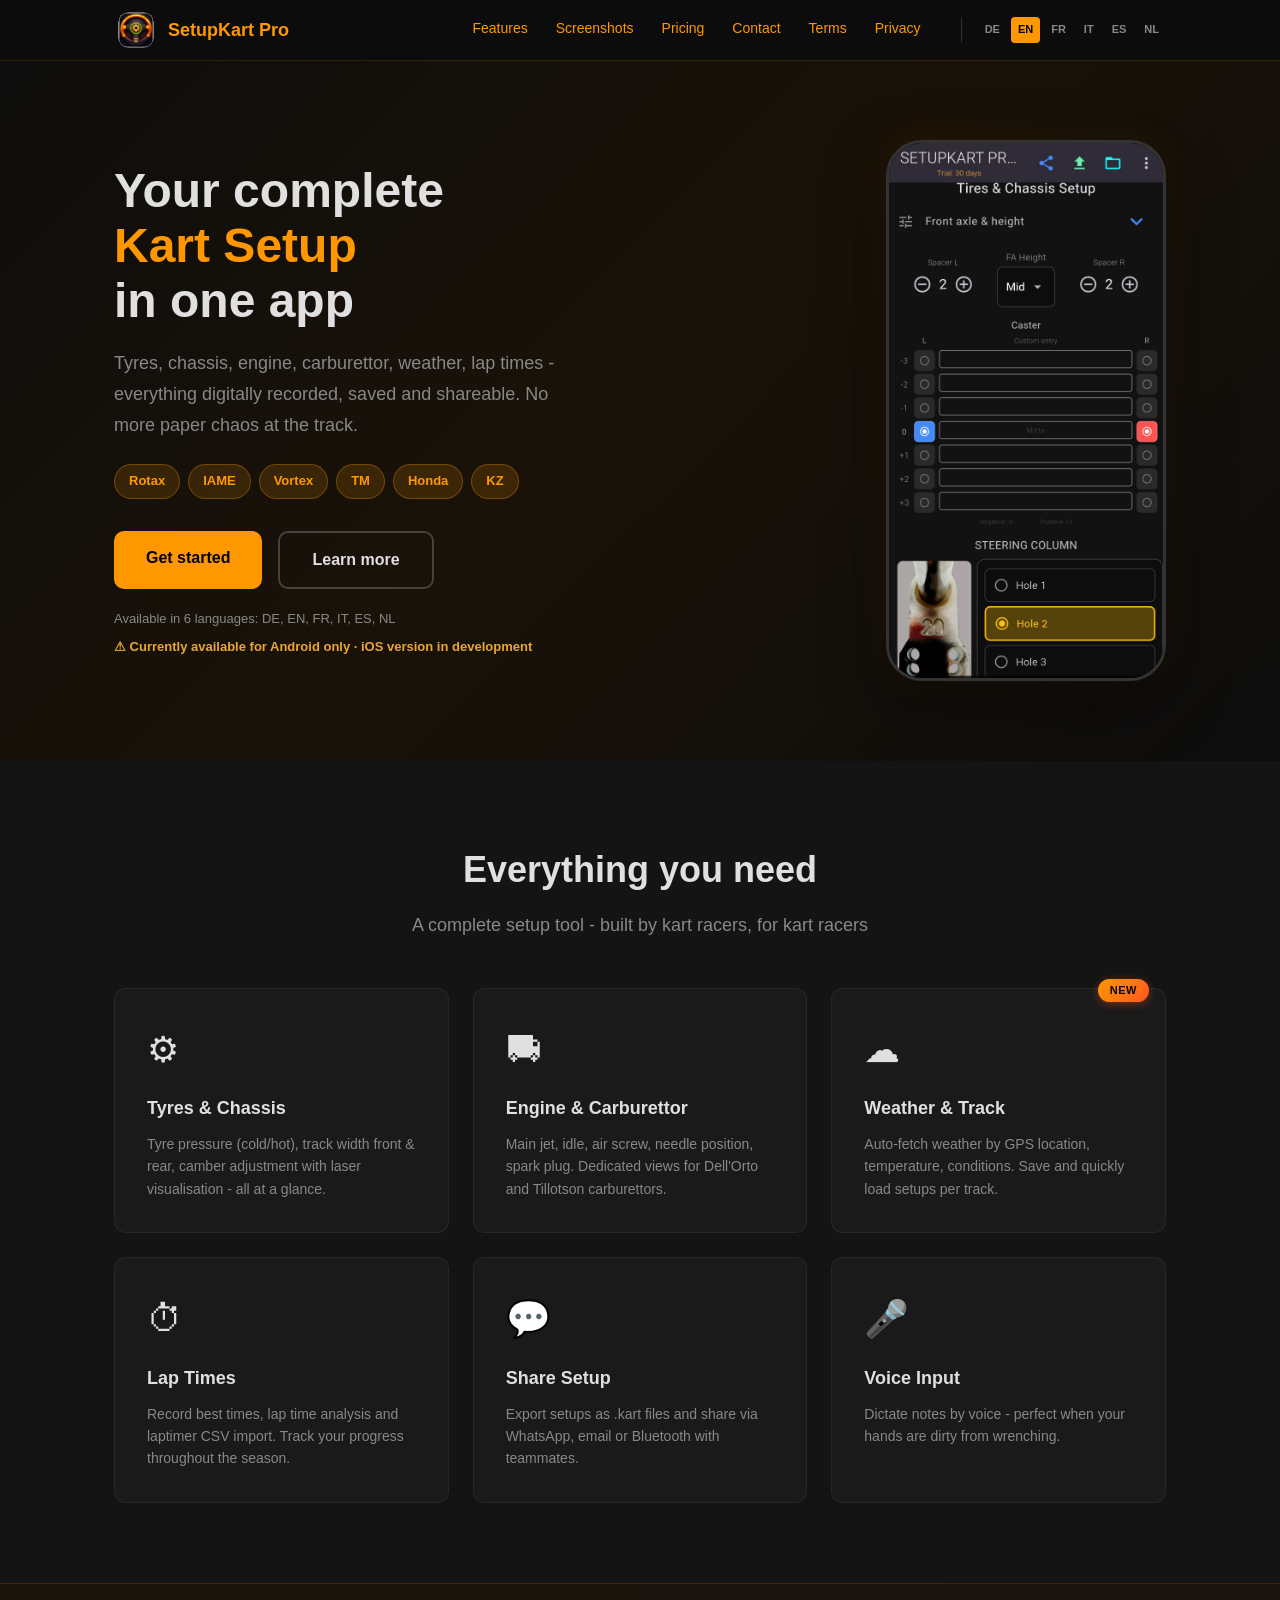
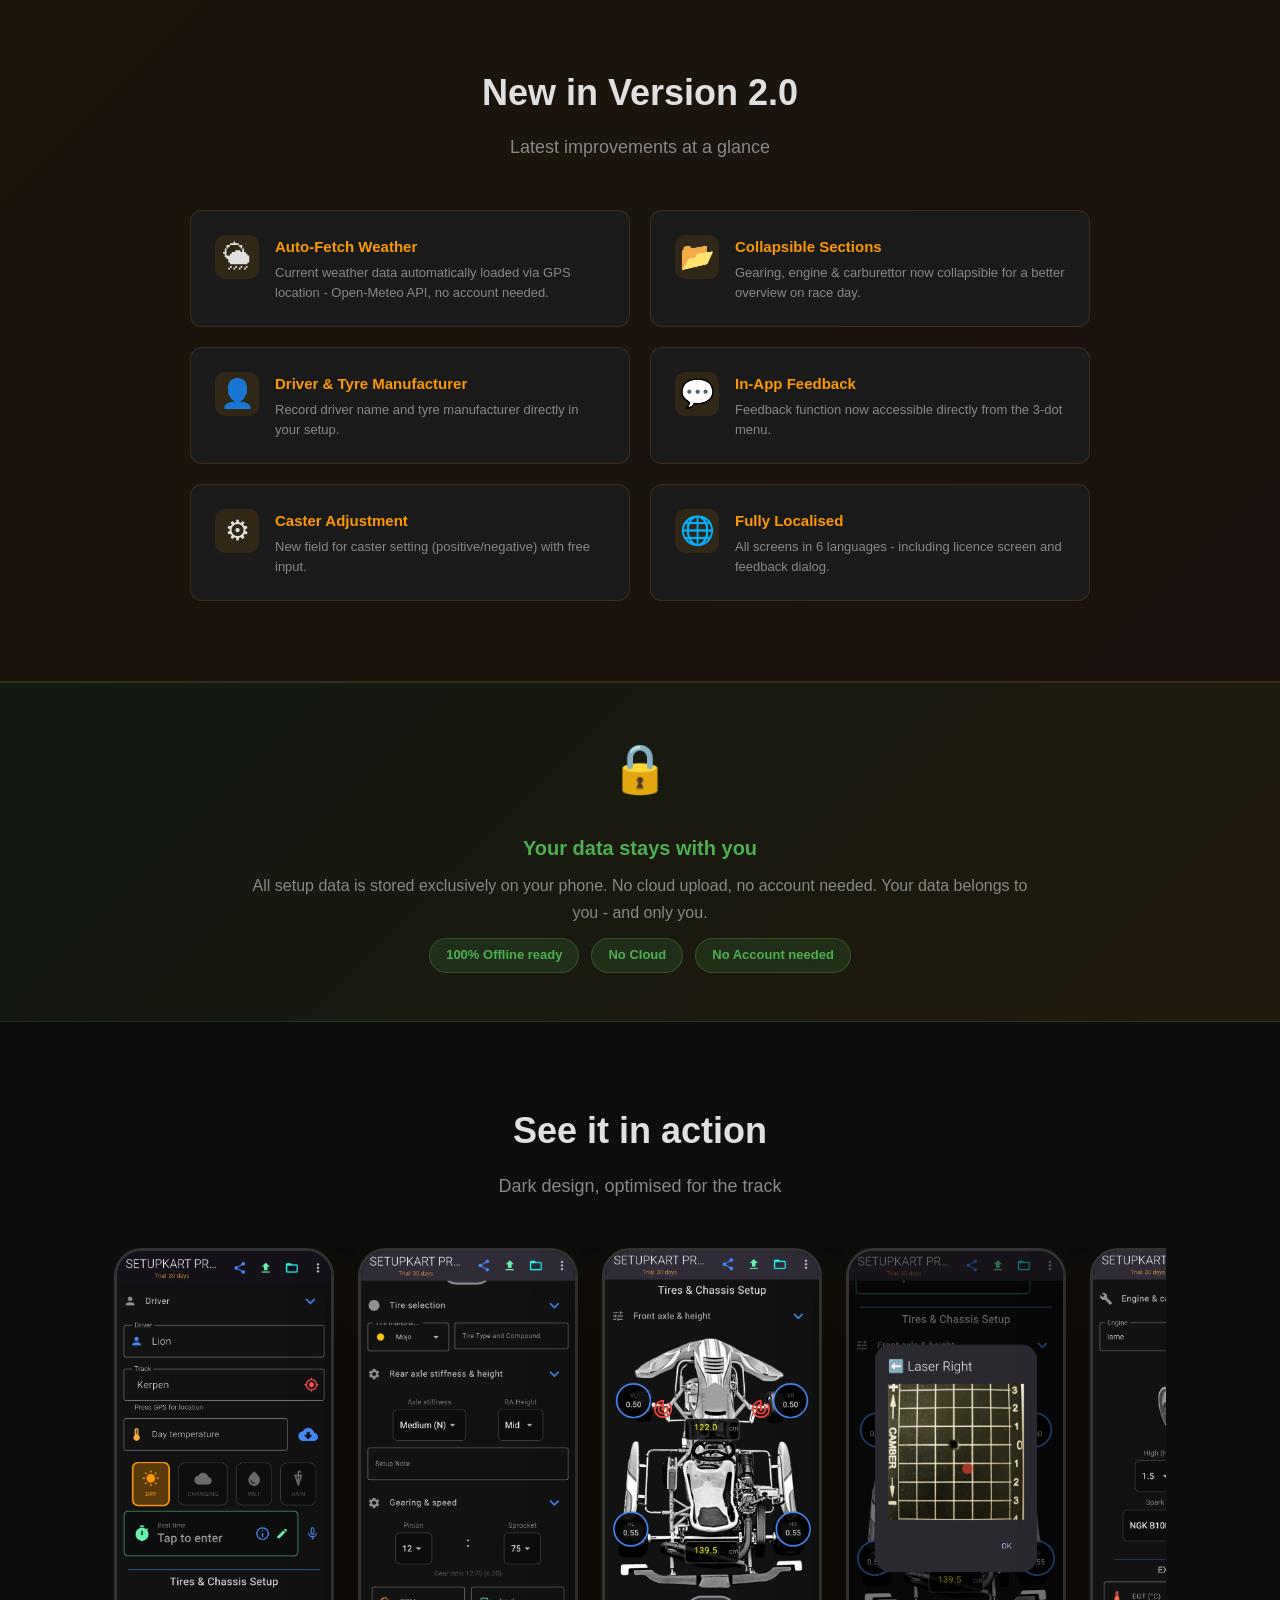
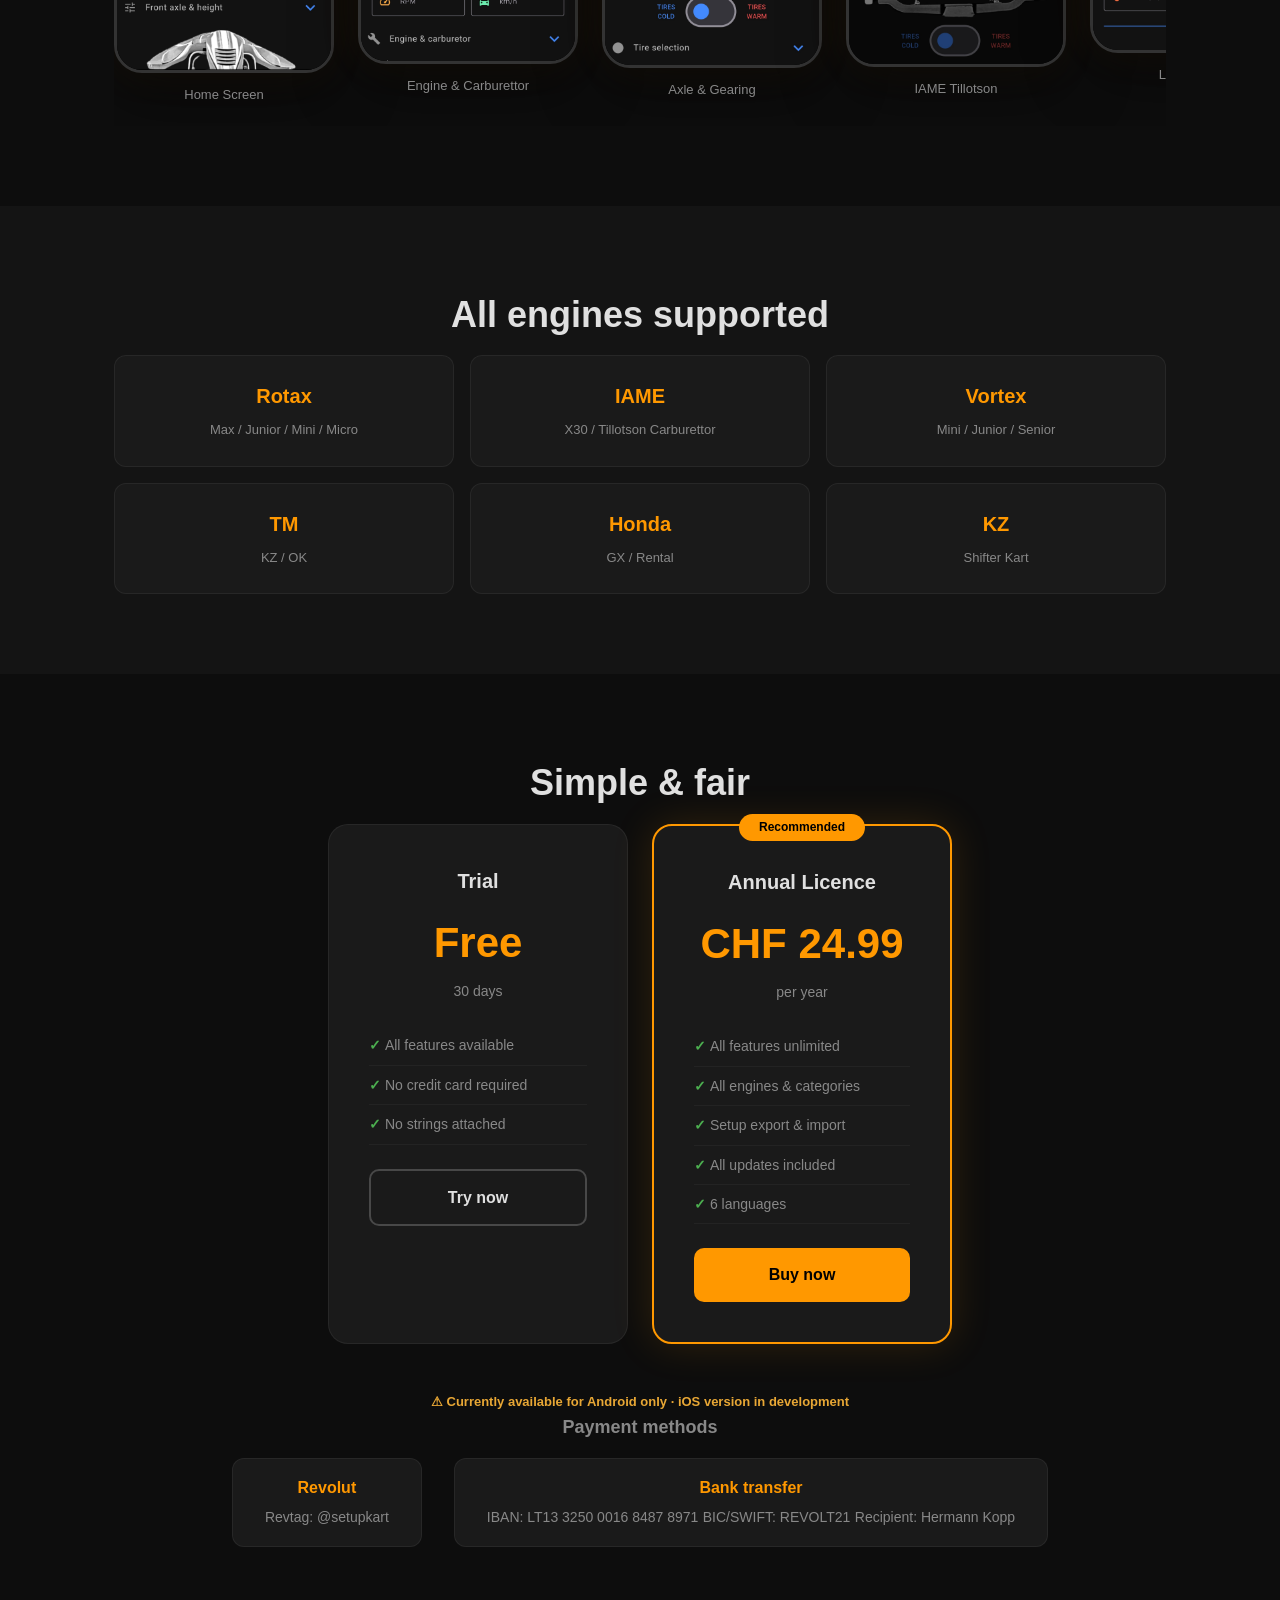
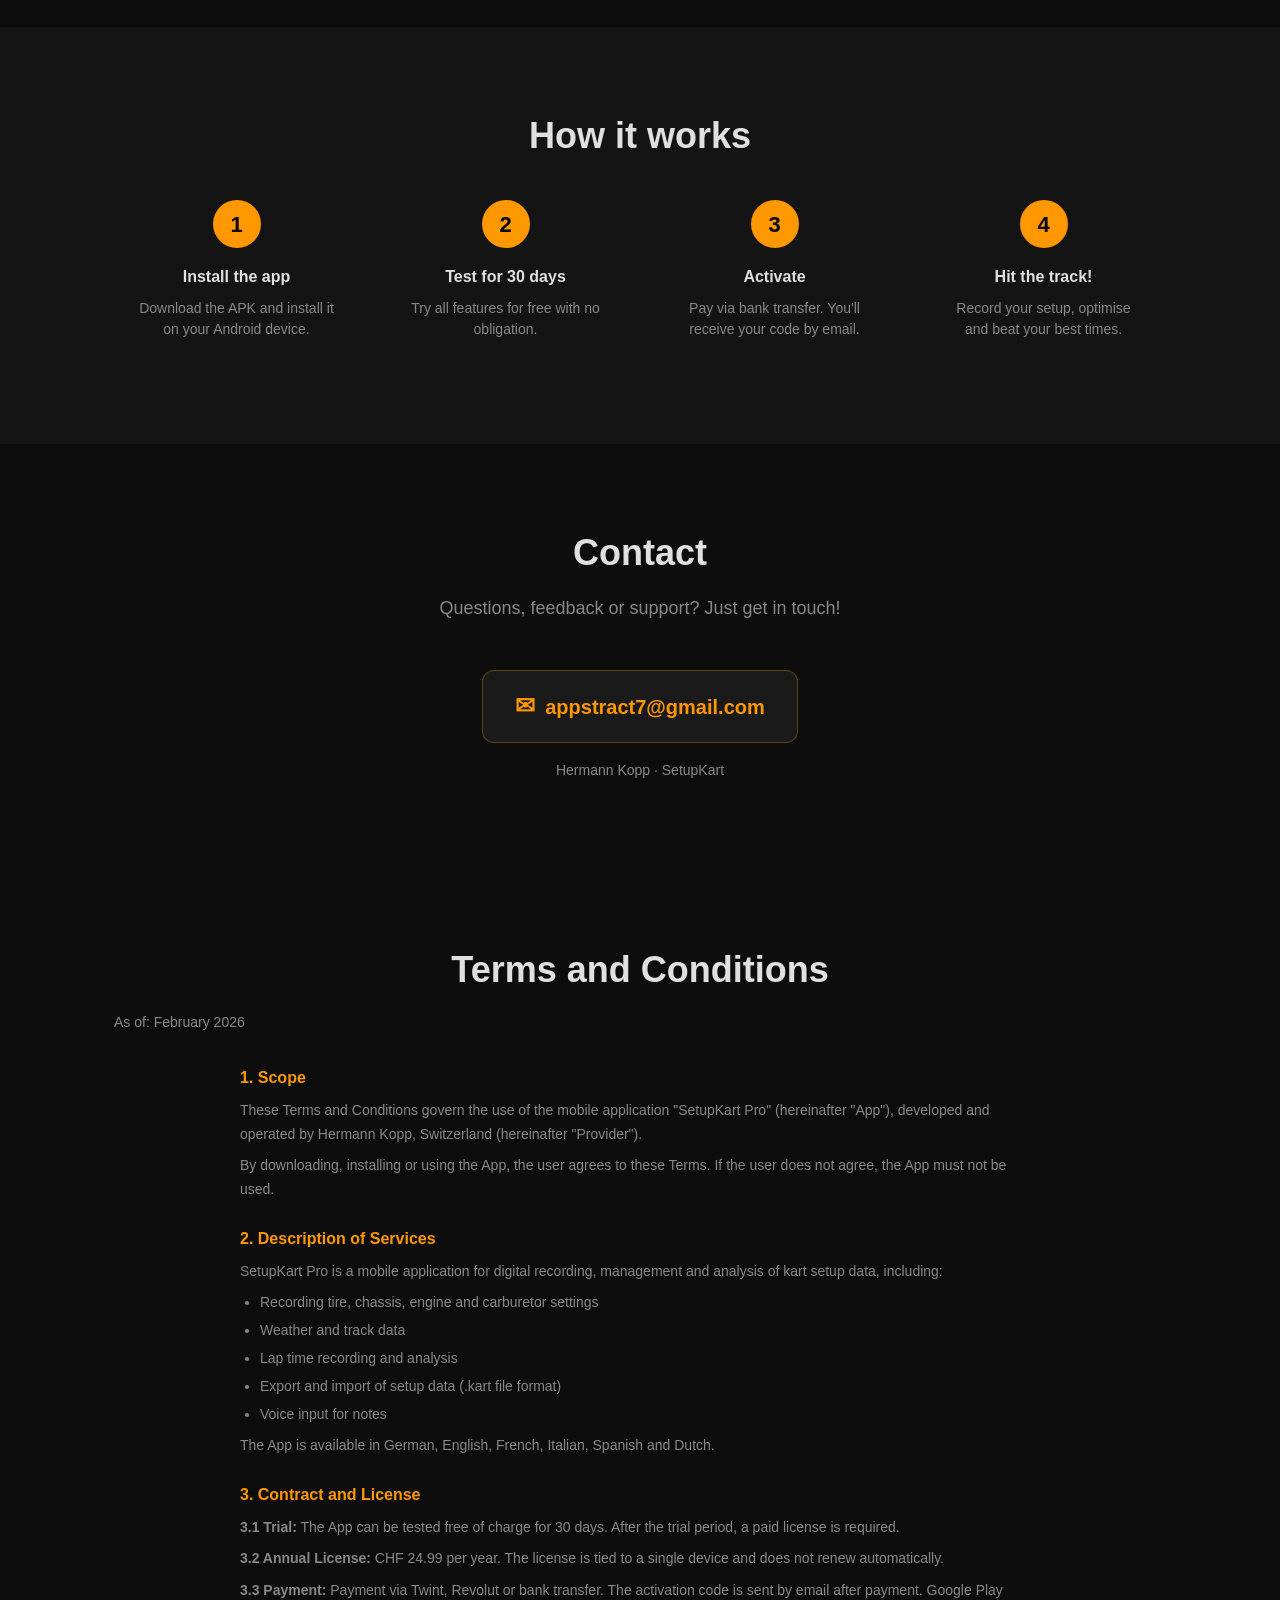
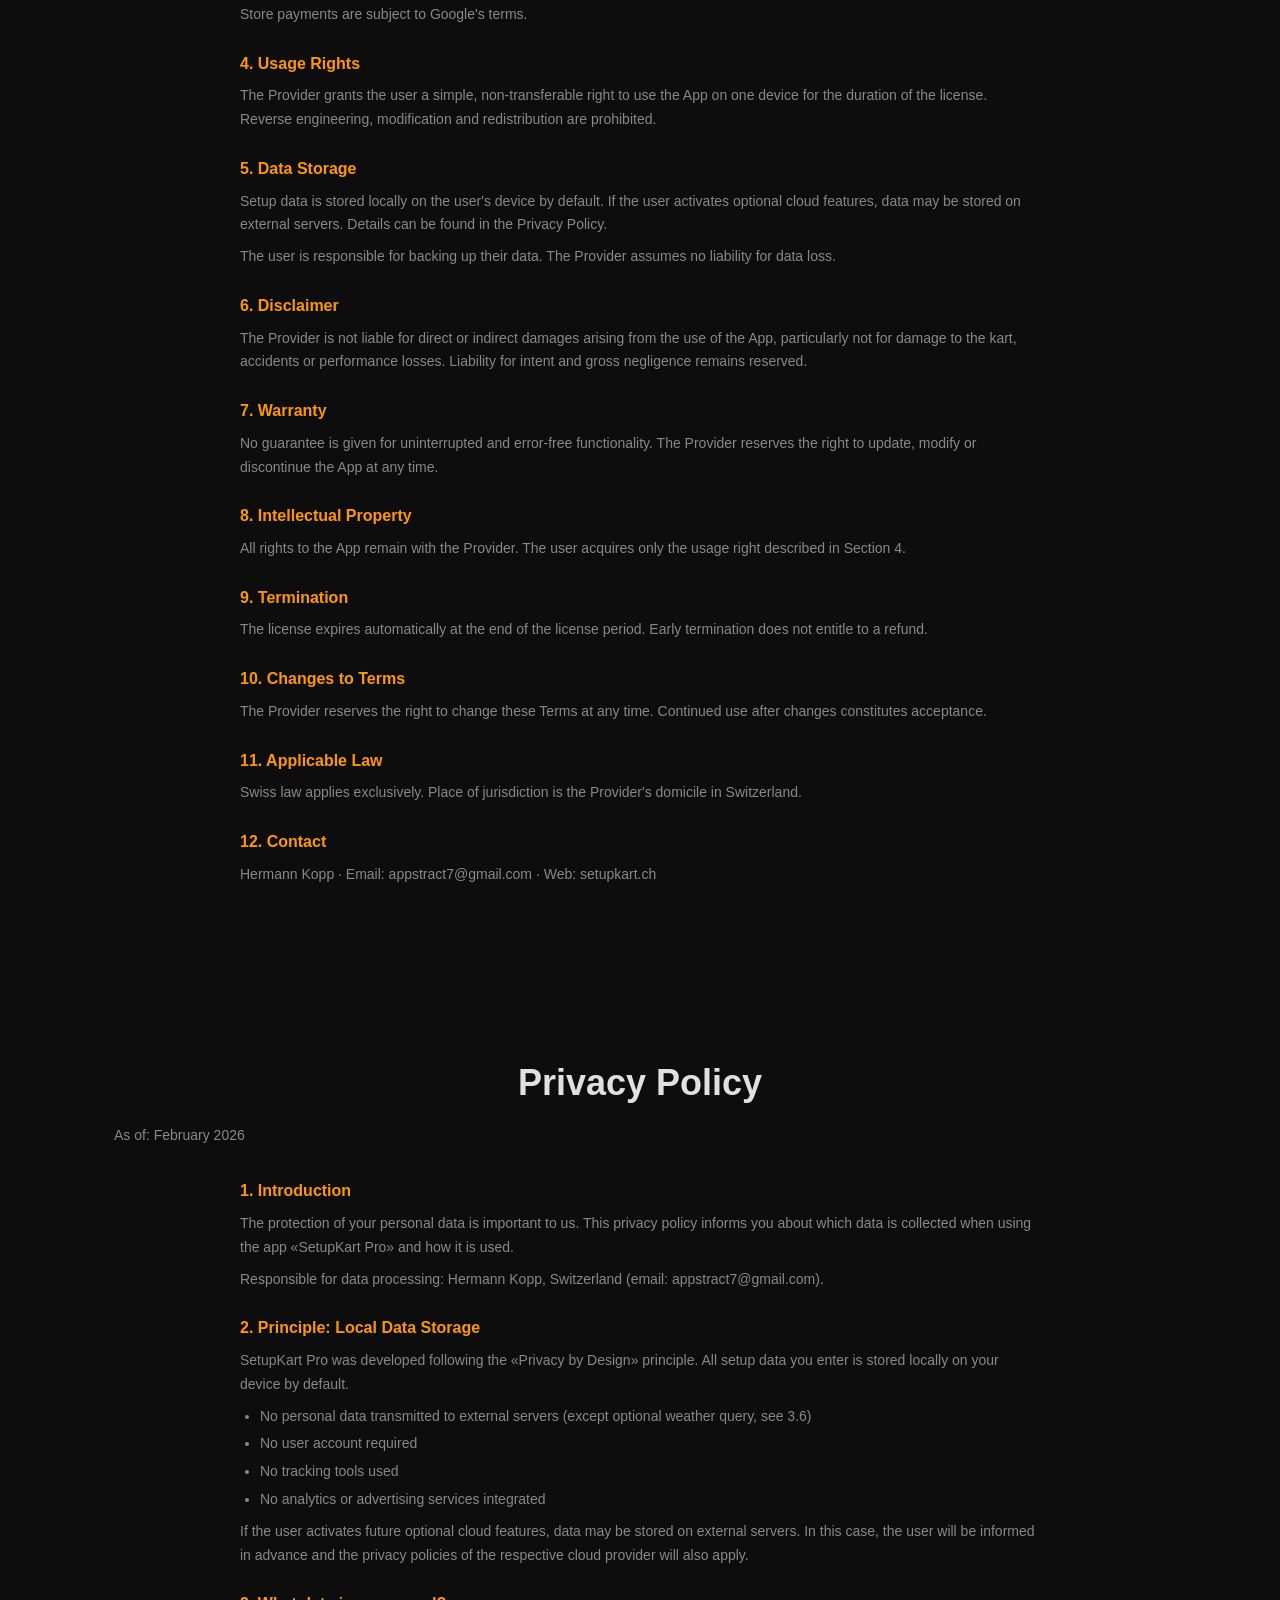
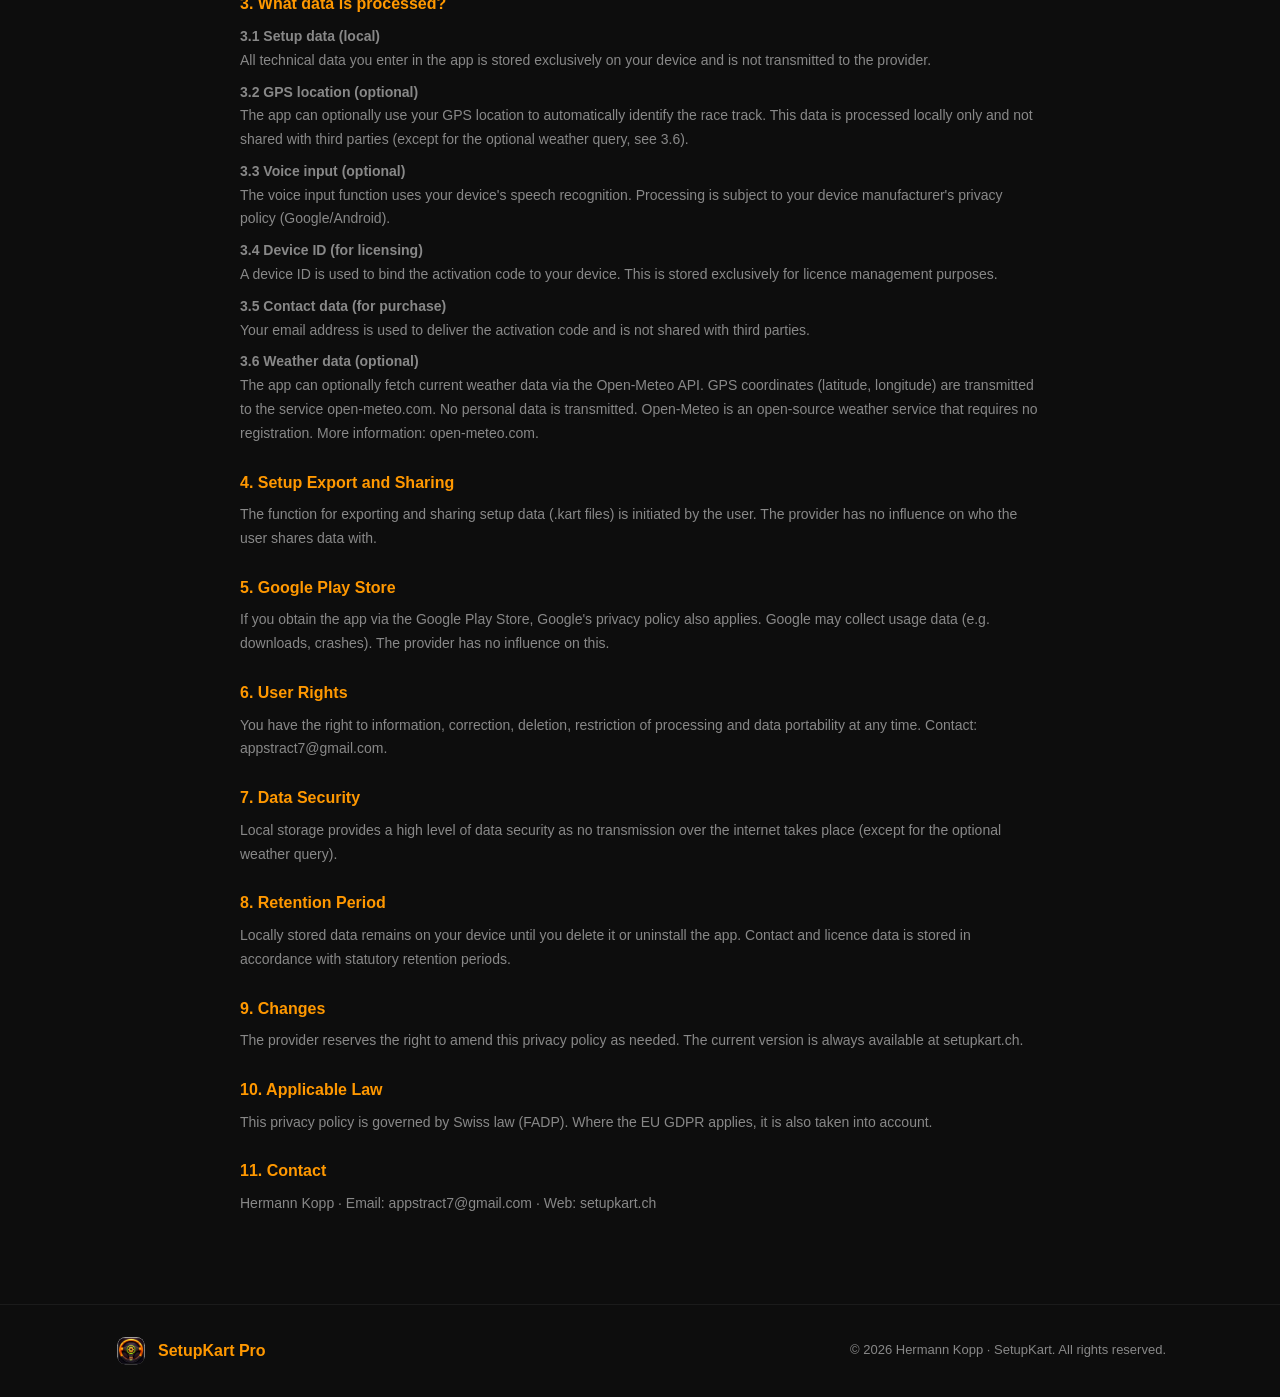
==== en.html @ 33e72fc3 "SetupKart Pro website v2.0 - 6 languages, new screenshots, auto language detection" ====
<!DOCTYPE html>
<html lang="en">
<head>
    <meta charset="UTF-8">
    <meta name="viewport" content="width=device-width, initial-scale=1.0">
    <title>SetupKart Pro - Your Digital Kart Setup</title>
    <meta name="description" content="SetupKart Pro - The professional app for kart setup management. Tyres, chassis, engine, carburettor - all in one place. For Rotax, IAME, Vortex, TM and more.">
    <link rel="icon" type="image/png" href="app-icon.png">
    <link rel="stylesheet" href="style.css?v=3">
    <script async src="https://www.googletagmanager.com/gtag/js?id=G-S8B4YJMVKM"></script>
    <script>window.dataLayer=window.dataLayer||[];function gtag(){dataLayer.push(arguments);}gtag('js',new Date());gtag('config','G-S8B4YJMVKM');</script>
</head>
<body>

<nav class="navbar">
    <div class="container nav-content">
        <div class="nav-brand">
            <img src="app-icon.png" alt="SetupKart Pro" class="nav-icon">
            <span>SetupKart Pro</span>
        </div>
        <div class="mobile-lang-switcher">
            <a href="index.html">DE</a><a href="en.html" class="lang-active">EN</a><a href="fr.html">FR</a><a href="it.html">IT</a><a href="es.html">ES</a><a href="nl.html">NL</a>
        </div>
        <div class="nav-links">
            <a href="#features">Features</a>
            <a href="#screenshots">Screenshots</a>
            <a href="#pricing">Pricing</a>
            <a href="#contact">Contact</a>
            <a href="#agb">Terms</a>
            <a href="#datenschutz">Privacy</a>
            <div class="lang-switcher">
                <a href="index.html">DE</a>
                <a href="en.html" class="lang-active">EN</a>
                <a href="fr.html">FR</a>
                <a href="it.html">IT</a>
                <a href="es.html">ES</a>
                <a href="nl.html">NL</a>
            </div>
        </div>
    </div>
</nav>

<section class="hero">
    <div class="container hero-content">
        <div class="hero-text">
            <h1>Your complete<br><span class="highlight">Kart Setup</span><br>in one app</h1>
            <p class="hero-subtitle">
                Tyres, chassis, engine, carburettor, weather, lap times -
                everything digitally recorded, saved and shareable.
                No more paper chaos at the track.
            </p>
            <div class="hero-badges">
                <span class="badge">Rotax</span>
                <span class="badge">IAME</span>
                <span class="badge">Vortex</span>
                <span class="badge">TM</span>
                <span class="badge">Honda</span>
                <span class="badge">KZ</span>
            </div>
            <div class="hero-buttons">
                <a href="#pricing" class="btn btn-primary">Get started</a>
                <a href="#features" class="btn btn-outline">Learn more</a>
            </div>
            <p class="hero-languages">Available in 6 languages: DE, EN, FR, IT, ES, NL</p>
            <p class="hero-platform">&#9888; Currently available for Android only · iOS version in development</p>
        </div>
        <div class="hero-phone">
            <div class="phone-frame">
                <img src="screenshots/en/chassis.jpg" alt="SetupKart Pro main screen">
            </div>
        </div>
    </div>
</section>

<section id="features" class="features">
    <div class="container">
        <h2 class="section-title">Everything you need</h2>
        <p class="section-subtitle">A complete setup tool - built by kart racers, for kart racers</p>

        <div class="feature-grid">
            <div class="feature-card">
                <div class="feature-icon">&#9881;</div>
                <h3>Tyres &amp; Chassis</h3>
                <p>Tyre pressure (cold/hot), track width front &amp; rear, camber adjustment with laser visualisation - all at a glance.</p>
            </div>
            <div class="feature-card">
                <div class="feature-icon">&#9951;</div>
                <h3>Engine &amp; Carburettor</h3>
                <p>Main jet, idle, air screw, needle position, spark plug. Dedicated views for Dell'Orto and Tillotson carburettors.</p>
            </div>
            <div class="feature-card">
                <span class="new-badge">NEW</span>
                <div class="feature-icon">&#9729;</div>
                <h3>Weather &amp; Track</h3>
                <p>Auto-fetch weather by GPS location, temperature, conditions. Save and quickly load setups per track.</p>
            </div>
            <div class="feature-card">
                <div class="feature-icon">&#9201;</div>
                <h3>Lap Times</h3>
                <p>Record best times, lap time analysis and laptimer CSV import. Track your progress throughout the season.</p>
            </div>
            <div class="feature-card">
                <div class="feature-icon">&#128172;</div>
                <h3>Share Setup</h3>
                <p>Export setups as .kart files and share via WhatsApp, email or Bluetooth with teammates.</p>
            </div>
            <div class="feature-card">
                <div class="feature-icon">&#127908;</div>
                <h3>Voice Input</h3>
                <p>Dictate notes by voice - perfect when your hands are dirty from wrenching.</p>
            </div>
        </div>
    </div>
</section>

<!-- ═══════════════════════════════════════ -->
<!-- WHAT'S NEW -->
<!-- ═══════════════════════════════════════ -->
<section class="whats-new">
    <div class="container">
        <h2 class="section-title">New in Version 2.0</h2>
        <p class="section-subtitle">Latest improvements at a glance</p>

        <div class="whats-new-grid">
            <div class="whats-new-item">
                <div class="whats-new-icon">&#127782;</div>
                <div>
                    <h4>Auto-Fetch Weather</h4>
                    <p>Current weather data automatically loaded via GPS location - Open-Meteo API, no account needed.</p>
                </div>
            </div>
            <div class="whats-new-item">
                <div class="whats-new-icon">&#128194;</div>
                <div>
                    <h4>Collapsible Sections</h4>
                    <p>Gearing, engine &amp; carburettor now collapsible for a better overview on race day.</p>
                </div>
            </div>
            <div class="whats-new-item">
                <div class="whats-new-icon">&#128100;</div>
                <div>
                    <h4>Driver &amp; Tyre Manufacturer</h4>
                    <p>Record driver name and tyre manufacturer directly in your setup.</p>
                </div>
            </div>
            <div class="whats-new-item">
                <div class="whats-new-icon">&#128172;</div>
                <div>
                    <h4>In-App Feedback</h4>
                    <p>Feedback function now accessible directly from the 3-dot menu.</p>
                </div>
            </div>
            <div class="whats-new-item">
                <div class="whats-new-icon">&#9881;</div>
                <div>
                    <h4>Caster Adjustment</h4>
                    <p>New field for caster setting (positive/negative) with free input.</p>
                </div>
            </div>
            <div class="whats-new-item">
                <div class="whats-new-icon">&#127760;</div>
                <div>
                    <h4>Fully Localised</h4>
                    <p>All screens in 6 languages - including licence screen and feedback dialog.</p>
                </div>
            </div>
        </div>
    </div>
</section>

<section class="privacy-banner">
    <div class="container">
        <div class="privacy-content">
            <div class="privacy-icon">&#128274;</div>
            <div>
                <h3>Your data stays with you</h3>
                <p>All setup data is stored exclusively on your phone. No cloud upload, no account needed. Your data belongs to you - and only you.</p>
                <div class="privacy-badges">
                    <span class="privacy-badge">100% Offline ready</span>
                    <span class="privacy-badge">No Cloud</span>
                    <span class="privacy-badge">No Account needed</span>
                </div>
            </div>
        </div>
    </div>
</section>

<section id="screenshots" class="screenshots-section">
    <div class="container">
        <h2 class="section-title">See it in action</h2>
        <p class="section-subtitle">Dark design, optimised for the track</p>

        <div class="screenshot-gallery">
            <div class="screenshot-item">
                <div class="phone-frame small">
                    <img src="screenshots/en/hero.jpg" alt="Home Screen – Driver &amp; Weather">
                </div>
                <span class="screenshot-label">Home Screen</span>
            </div>
            <div class="screenshot-item">
                <div class="phone-frame small">
                    <img src="screenshots/en/motor.jpg" alt="Engine & Carburettor">
                </div>
                <span class="screenshot-label">Engine &amp; Carburettor</span>
            </div>
            <div class="screenshot-item">
                <div class="phone-frame small">
                    <img src="screenshots/en/achse.jpg" alt="Front axle & Gearing">
                </div>
                <span class="screenshot-label">Axle &amp; Gearing</span>
            </div>
            <div class="screenshot-item">
                <div class="phone-frame small">
                    <img src="screenshots/en/tilotson.jpg" alt="IAME Tillotson Carburettor">
                </div>
                <span class="screenshot-label">IAME Tillotson</span>
            </div>
            <div class="screenshot-item">
                <div class="phone-frame small">
                    <img src="screenshots/en/laser.jpg" alt="Laser Camber">
                </div>
                <span class="screenshot-label">Laser Camber</span>
            </div>
            <div class="screenshot-item">
                <div class="phone-frame small">
                    <img src="screenshots/en/notizen.jpg" alt="Setup Notes &amp; Save">
                </div>
                <span class="screenshot-label">Notes &amp; Save</span>
            </div>
            <div class="screenshot-item">
                <div class="phone-frame small">
                    <img src="screenshots/en/caster.jpg" alt="Front Axle &amp; Caster">
                </div>
                <span class="screenshot-label">Front Axle</span>
            </div>
        </div>
    </div>
</section>

<section class="engines">
    <div class="container">
        <h2 class="section-title">All engines supported</h2>
        <div class="engine-grid">
            <div class="engine-card"><strong>Rotax</strong><span>Max / Junior / Mini / Micro</span></div>
            <div class="engine-card"><strong>IAME</strong><span>X30 / Tillotson Carburettor</span></div>
            <div class="engine-card"><strong>Vortex</strong><span>Mini / Junior / Senior</span></div>
            <div class="engine-card"><strong>TM</strong><span>KZ / OK</span></div>
            <div class="engine-card"><strong>Honda</strong><span>GX / Rental</span></div>
            <div class="engine-card"><strong>KZ</strong><span>Shifter Kart</span></div>
        </div>
    </div>
</section>

<section id="pricing" class="pricing">
    <div class="container">
        <h2 class="section-title">Simple &amp; fair</h2>
        <div class="pricing-cards">
            <div class="price-card">
                <h3>Trial</h3>
                <div class="price">Free</div>
                <p class="price-period">30 days</p>
                <ul>
                    <li>All features available</li>
                    <li>No credit card required</li>
                    <li>No strings attached</li>
                </ul>
                <a href="https://github.com/appstract7-rgb/setupkart-releases/releases/download/v1.2.0/SetupKart-Pro-v1.2.0.apk" class="btn btn-outline">Try now</a>
            </div>
            <div class="price-card featured">
                <div class="price-badge">Recommended</div>
                <h3>Annual Licence</h3>
                <div class="price">CHF 24.99</div>
                <p class="price-period">per year</p>
                <ul>
                    <li>All features unlimited</li>
                    <li>All engines &amp; categories</li>
                    <li>Setup export &amp; import</li>
                    <li>All updates included</li>
                    <li>6 languages</li>
                </ul>
                <a href="mailto:appstract7@gmail.com?subject=SetupKart%20Pro%20-%20Activation&body=Hello%2C%0A%0AI%20would%20like%20to%20activate%20SetupKart%20Pro.%0A%0AMy%20Device-ID%3A%20%5Binsert%20here%5D%0A%0APlease%20send%20me%20the%20activation%20code%20after%20payment.%0A%0AThank%20you!" class="btn btn-primary">Buy now</a>
            </div>
        </div>
        <p class="hero-platform" style="text-align:center; margin-top:18px;">&#9888; Currently available for Android only &middot; iOS version in development</p>
        <div class="payment-info">
            <h3>Payment methods</h3>
            <div class="payment-methods">
                <div class="payment-method">
                    <strong>Revolut</strong>
                    <span>Revtag: @setupkart</span>
                </div>
                <div class="payment-method">
                    <strong>Bank transfer</strong>
                    <span>IBAN: LT13 3250 0016 8487 8971</span>
                    <span>BIC/SWIFT: REVOLT21</span>
                    <span>Recipient: Hermann Kopp</span>
                </div>
            </div>
        </div>
    </div>
</section>

<section class="how-it-works">
    <div class="container">
        <h2 class="section-title">How it works</h2>
        <div class="steps">
            <div class="step"><div class="step-number">1</div><h3>Install the app</h3><p>Download the APK and install it on your Android device.</p></div>
            <div class="step"><div class="step-number">2</div><h3>Test for 30 days</h3><p>Try all features for free with no obligation.</p></div>
            <div class="step"><div class="step-number">3</div><h3>Activate</h3><p>Pay via bank transfer. You'll receive your code by email.</p></div>
            <div class="step"><div class="step-number">4</div><h3>Hit the track!</h3><p>Record your setup, optimise and beat your best times.</p></div>
        </div>
    </div>
</section>

<section id="contact" class="contact">
    <div class="container">
        <h2 class="section-title">Contact</h2>
        <p class="section-subtitle">Questions, feedback or support? Just get in touch!</p>
        <div class="contact-info">
            <a href="mailto:appstract7@gmail.com" class="contact-item">
                <span class="contact-icon">&#9993;</span>
                <span>appstract7@gmail.com</span>
            </a>
        </div>
        <p class="contact-name">Hermann Kopp &middot; SetupKart</p>
    </div>
</section>

<!-- ═══════════════════════════════════════ -->
<!-- AGB -->
<!-- ═══════════════════════════════════════ -->
<section id="agb" class="agb">
    <div class="container">
        <h2 class="section-title">Terms and Conditions</h2>
        <p class="agb-stand">As of: February 2026</p>
        <div class="agb-content">
            <h3>1. Scope</h3>
            <p>These Terms and Conditions govern the use of the mobile application "SetupKart Pro" (hereinafter "App"), developed and operated by Hermann Kopp, Switzerland (hereinafter "Provider").</p>
            <p>By downloading, installing or using the App, the user agrees to these Terms. If the user does not agree, the App must not be used.</p>
            <h3>2. Description of Services</h3>
            <p>SetupKart Pro is a mobile application for digital recording, management and analysis of kart setup data, including:</p>
            <ul>
                <li>Recording tire, chassis, engine and carburetor settings</li>
                <li>Weather and track data</li>
                <li>Lap time recording and analysis</li>
                <li>Export and import of setup data (.kart file format)</li>
                <li>Voice input for notes</li>
            </ul>
            <p>The App is available in German, English, French, Italian, Spanish and Dutch.</p>
            <h3>3. Contract and License</h3>
            <p><strong>3.1 Trial:</strong> The App can be tested free of charge for 30 days. After the trial period, a paid license is required.</p>
            <p><strong>3.2 Annual License:</strong> CHF 24.99 per year. The license is tied to a single device and does not renew automatically.</p>
            <p><strong>3.3 Payment:</strong> Payment via Twint, Revolut or bank transfer. The activation code is sent by email after payment. Google Play Store payments are subject to Google's terms.</p>
            <h3>4. Usage Rights</h3>
            <p>The Provider grants the user a simple, non-transferable right to use the App on one device for the duration of the license. Reverse engineering, modification and redistribution are prohibited.</p>
            <h3>5. Data Storage</h3>
            <p>Setup data is stored locally on the user's device by default. If the user activates optional cloud features, data may be stored on external servers. Details can be found in the Privacy Policy.</p>
            <p>The user is responsible for backing up their data. The Provider assumes no liability for data loss.</p>
            <h3>6. Disclaimer</h3>
            <p>The Provider is not liable for direct or indirect damages arising from the use of the App, particularly not for damage to the kart, accidents or performance losses. Liability for intent and gross negligence remains reserved.</p>
            <h3>7. Warranty</h3>
            <p>No guarantee is given for uninterrupted and error-free functionality. The Provider reserves the right to update, modify or discontinue the App at any time.</p>
            <h3>8. Intellectual Property</h3>
            <p>All rights to the App remain with the Provider. The user acquires only the usage right described in Section 4.</p>
            <h3>9. Termination</h3>
            <p>The license expires automatically at the end of the license period. Early termination does not entitle to a refund.</p>
            <h3>10. Changes to Terms</h3>
            <p>The Provider reserves the right to change these Terms at any time. Continued use after changes constitutes acceptance.</p>
            <h3>11. Applicable Law</h3>
            <p>Swiss law applies exclusively. Place of jurisdiction is the Provider's domicile in Switzerland.</p>
            <h3>12. Contact</h3>
            <p>Hermann Kopp · Email: appstract7@gmail.com · Web: setupkart.ch</p>
        </div>
    </div>
</section>

<section id="datenschutz" class="agb">
    <div class="container">
        <h2 class="section-title">Privacy Policy</h2>
        <p class="agb-stand">As of: February 2026</p>
        <div class="agb-content">
            <h3>1. Introduction</h3>
            <p>The protection of your personal data is important to us. This privacy policy informs you about which data is collected when using the app &laquo;SetupKart Pro&raquo; and how it is used.</p>
            <p>Responsible for data processing: Hermann Kopp, Switzerland (email: appstract7@gmail.com).</p>

            <h3>2. Principle: Local Data Storage</h3>
            <p>SetupKart Pro was developed following the &laquo;Privacy by Design&raquo; principle. All setup data you enter is stored locally on your device by default.</p>
            <ul>
                <li>No personal data transmitted to external servers (except optional weather query, see 3.6)</li>
                <li>No user account required</li>
                <li>No tracking tools used</li>
                <li>No analytics or advertising services integrated</li>
            </ul>
            <p>If the user activates future optional cloud features, data may be stored on external servers. In this case, the user will be informed in advance and the privacy policies of the respective cloud provider will also apply.</p>

            <h3>3. What data is processed?</h3>
            <p><strong>3.1 Setup data (local)</strong><br>All technical data you enter in the app is stored exclusively on your device and is not transmitted to the provider.</p>
            <p><strong>3.2 GPS location (optional)</strong><br>The app can optionally use your GPS location to automatically identify the race track. This data is processed locally only and not shared with third parties (except for the optional weather query, see 3.6).</p>
            <p><strong>3.3 Voice input (optional)</strong><br>The voice input function uses your device's speech recognition. Processing is subject to your device manufacturer's privacy policy (Google/Android).</p>
            <p><strong>3.4 Device ID (for licensing)</strong><br>A device ID is used to bind the activation code to your device. This is stored exclusively for licence management purposes.</p>
            <p><strong>3.5 Contact data (for purchase)</strong><br>Your email address is used to deliver the activation code and is not shared with third parties.</p>
            <p><strong>3.6 Weather data (optional)</strong><br>The app can optionally fetch current weather data via the Open-Meteo API. GPS coordinates (latitude, longitude) are transmitted to the service open-meteo.com. No personal data is transmitted. Open-Meteo is an open-source weather service that requires no registration. More information: open-meteo.com.</p>

            <h3>4. Setup Export and Sharing</h3>
            <p>The function for exporting and sharing setup data (.kart files) is initiated by the user. The provider has no influence on who the user shares data with.</p>

            <h3>5. Google Play Store</h3>
            <p>If you obtain the app via the Google Play Store, Google's privacy policy also applies. Google may collect usage data (e.g. downloads, crashes). The provider has no influence on this.</p>

            <h3>6. User Rights</h3>
            <p>You have the right to information, correction, deletion, restriction of processing and data portability at any time. Contact: appstract7@gmail.com.</p>

            <h3>7. Data Security</h3>
            <p>Local storage provides a high level of data security as no transmission over the internet takes place (except for the optional weather query).</p>

            <h3>8. Retention Period</h3>
            <p>Locally stored data remains on your device until you delete it or uninstall the app. Contact and licence data is stored in accordance with statutory retention periods.</p>

            <h3>9. Changes</h3>
            <p>The provider reserves the right to amend this privacy policy as needed. The current version is always available at setupkart.ch.</p>

            <h3>10. Applicable Law</h3>
            <p>This privacy policy is governed by Swiss law (FADP). Where the EU GDPR applies, it is also taken into account.</p>

            <h3>11. Contact</h3>
            <p>Hermann Kopp &middot; Email: appstract7@gmail.com &middot; Web: setupkart.ch</p>
        </div>
    </div>
</section>

<footer class="footer">
    <div class="container">
        <div class="footer-content">
            <div class="footer-brand"><img src="app-icon.png" alt="SetupKart Pro" class="footer-icon"><span>SetupKart Pro</span></div>
            <p>&copy; 2026 Hermann Kopp &middot; SetupKart. All rights reserved.</p>
        </div>
    </div>
</footer>

</body>
</html>
---- style.css ----
/* ═══════════════════════════════════════════════════════════
   SetupKart Pro - Website Styles
   ═══════════════════════════════════════════════════════════ */

/* --- Reset & Base --- */
*, *::before, *::after {
    margin: 0;
    padding: 0;
    box-sizing: border-box;
}

:root {
    --bg-dark: #0d0d0d;
    --bg-section: #141414;
    --bg-card: #1a1a1a;
    --text: #e0e0e0;
    --text-muted: #888;
    --accent: #ff9800;
    --accent-light: #ffb74d;
    --accent-dark: #e68900;
    --blue: #ff9800;
    --green: #4CAF50;
    --red: #f44336;
    --radius: 12px;
    --radius-lg: 20px;
}

html {
    scroll-behavior: smooth;
    -webkit-tap-highlight-color: rgba(255, 152, 0, 0.3);
}

a, a:link, a:visited, a:hover, a:active, a:focus {
    color: var(--accent) !important;
    text-decoration: none !important;
    -webkit-tap-highlight-color: rgba(255, 152, 0, 0.3) !important;
}

a.btn-primary, a.btn-primary:link, a.btn-primary:visited, a.btn-primary:hover, a.btn-primary:active {
    color: #000 !important;
}

a.btn-outline, a.btn-outline:link, a.btn-outline:visited {
    color: var(--text) !important;
}

a.btn-outline:hover, a.btn-outline:active {
    color: var(--accent) !important;
}

body {
    font-family: -apple-system, BlinkMacSystemFont, 'Segoe UI', Roboto, 'Helvetica Neue', Arial, sans-serif;
    background: var(--bg-dark);
    color: var(--text);
    line-height: 1.6;
    overflow-x: hidden;
}

.container {
    max-width: 1100px;
    margin: 0 auto;
    padding: 0 24px;
}

/* --- Navigation --- */
.navbar {
    position: fixed;
    top: 0;
    left: 0;
    right: 0;
    z-index: 100;
    background: rgba(13, 13, 13, 0.95);
    backdrop-filter: blur(10px);
    border-bottom: 1px solid rgba(255, 152, 0, 0.15);
    padding: 12px 0;
}

.nav-content {
    display: flex;
    align-items: center;
    justify-content: space-between;
}

.nav-brand {
    display: flex;
    align-items: center;
    gap: 10px;
    font-size: 18px;
    font-weight: 700;
    color: var(--accent);
}

.nav-icon {
    width: 44px;
    height: 44px;
    border-radius: 10px;
    object-fit: cover;
    margin: -4px 0;
    clip-path: inset(10% round 10px);
}

.nav-links {
    display: flex;
    gap: 28px;
}

.nav-links a {
    color: var(--text-muted);
    text-decoration: none;
    font-size: 14px;
    font-weight: 500;
    transition: color 0.2s;
}

.nav-links a:hover {
    color: var(--accent);
}

/* Language Switcher */
.lang-switcher {
    display: flex;
    gap: 4px;
    margin-left: 12px;
    padding-left: 16px;
    border-left: 1px solid rgba(255, 255, 255, 0.15);
}

.lang-switcher a {
    padding: 4px 7px;
    border-radius: 4px;
    font-size: 11px !important;
    font-weight: 600 !important;
    color: var(--text-muted) !important;
    transition: all 0.2s;
}

.lang-switcher a:hover {
    color: var(--accent) !important;
    background: rgba(255, 152, 0, 0.1);
}

.lang-switcher a.lang-active {
    color: #000 !important;
    background: var(--accent);
    border-radius: 4px;
}

/* --- Mobile Language Switcher --- */
.mobile-lang-switcher {
    display: none;
}

@media (max-width: 768px) {
    .mobile-lang-switcher {
        display: flex;
        gap: 4px;
    }
    .mobile-lang-switcher a {
        padding: 5px 8px;
        border-radius: 4px;
        font-size: 11px !important;
        font-weight: 600 !important;
        color: var(--text-muted) !important;
        transition: all 0.2s;
    }
    .mobile-lang-switcher a:hover {
        color: var(--accent) !important;
        background: rgba(255, 152, 0, 0.1);
    }
    .mobile-lang-switcher a.lang-active {
        color: #000 !important;
        background: var(--accent);
    }
}

/* --- Hero --- */
.hero {
    padding: 140px 0 80px;
    background: linear-gradient(135deg, var(--bg-dark) 0%, #1a1208 50%, var(--bg-dark) 100%);
}

.hero-content {
    display: flex;
    align-items: center;
    gap: 60px;
}

.hero-text {
    flex: 1;
}

.hero-text h1 {
    font-size: 48px;
    font-weight: 800;
    line-height: 1.15;
    margin-bottom: 20px;
}

.highlight {
    color: var(--accent);
}

.hero-subtitle {
    font-size: 18px;
    color: var(--text-muted);
    line-height: 1.7;
    margin-bottom: 24px;
    max-width: 480px;
}

.hero-badges {
    display: flex;
    flex-wrap: wrap;
    gap: 8px;
    margin-bottom: 32px;
}

.badge {
    background: rgba(255, 152, 0, 0.15);
    color: var(--accent);
    padding: 6px 14px;
    border-radius: 20px;
    font-size: 13px;
    font-weight: 600;
    border: 1px solid rgba(255, 152, 0, 0.3);
}

.hero-buttons {
    display: flex;
    gap: 16px;
    margin-bottom: 20px;
}

.hero-languages {
    font-size: 13px;
    color: var(--text-muted);
}

.hero-platform {
    font-size: 13px;
    color: #e8a735;
    margin-top: 8px;
    font-weight: 600;
}

.hero-phone {
    flex-shrink: 0;
}

/* --- Buttons --- */
.btn {
    display: inline-block;
    padding: 14px 32px;
    border-radius: 10px;
    font-size: 16px;
    font-weight: 600;
    text-decoration: none;
    transition: all 0.2s;
    cursor: pointer;
}

.btn-primary {
    background: var(--accent);
    color: #000;
}

.btn-primary:hover {
    background: var(--accent-light);
    transform: translateY(-2px);
    box-shadow: 0 8px 24px rgba(255, 152, 0, 0.3);
}

.btn-outline {
    background: transparent;
    color: var(--text);
    border: 2px solid rgba(255, 255, 255, 0.2);
}

.btn-outline:hover {
    border-color: var(--accent);
    color: var(--accent);
}

/* --- Phone Frame --- */
.phone-frame {
    background: #000;
    border-radius: 36px;
    border: 3px solid #333;
    overflow: hidden;
    box-shadow: 0 20px 60px rgba(0, 0, 0, 0.5), 0 0 40px rgba(255, 152, 0, 0.08);
    width: 280px;
}

.phone-frame img {
    display: block;
    width: 100%;
    height: auto;
}

.phone-frame.small {
    width: 220px;
    border-radius: 28px;
}

/* --- Sections --- */
.section-title {
    text-align: center;
    font-size: 36px;
    font-weight: 800;
    margin-bottom: 12px;
}

.section-subtitle {
    text-align: center;
    color: var(--text-muted);
    font-size: 18px;
    margin-bottom: 48px;
}

/* --- Features --- */
.features {
    padding: 80px 0;
    background: var(--bg-section);
}

.feature-grid {
    display: grid;
    grid-template-columns: repeat(3, 1fr);
    gap: 24px;
}

.feature-card {
    background: var(--bg-card);
    padding: 32px;
    border-radius: var(--radius);
    border: 1px solid rgba(255, 255, 255, 0.06);
    transition: transform 0.2s, border-color 0.2s;
}

.feature-card:hover {
    transform: translateY(-4px);
    border-color: rgba(255, 152, 0, 0.3);
}

.feature-icon {
    font-size: 36px;
    margin-bottom: 16px;
}

.feature-card h3 {
    font-size: 18px;
    font-weight: 700;
    margin-bottom: 10px;
    color: var(--text);
}

.feature-card p {
    font-size: 14px;
    color: var(--text-muted);
    line-height: 1.6;
}

/* --- Privacy Info Banner --- */
.privacy-banner {
    padding: 48px 0;
    background: linear-gradient(135deg, rgba(76, 175, 80, 0.08) 0%, rgba(255, 152, 0, 0.08) 100%);
    border-top: 1px solid rgba(76, 175, 80, 0.2);
    border-bottom: 1px solid rgba(76, 175, 80, 0.2);
}

.privacy-content {
    display: flex;
    align-items: center;
    gap: 24px;
    max-width: 800px;
    margin: 0 auto;
    text-align: center;
    flex-direction: column;
}

.privacy-icon {
    font-size: 48px;
    flex-shrink: 0;
}

.privacy-content h3 {
    font-size: 20px;
    font-weight: 700;
    color: var(--green);
    margin-bottom: 8px;
}

.privacy-content p {
    font-size: 16px;
    color: var(--text-muted);
    line-height: 1.7;
}

.privacy-badges {
    display: flex;
    gap: 12px;
    justify-content: center;
    margin-top: 12px;
}

.privacy-badge {
    background: rgba(76, 175, 80, 0.15);
    color: var(--green);
    padding: 6px 16px;
    border-radius: 20px;
    font-size: 13px;
    font-weight: 600;
    border: 1px solid rgba(76, 175, 80, 0.3);
}

/* --- Screenshots --- */
.screenshots-section {
    padding: 80px 0;
}

.screenshot-gallery {
    display: flex;
    gap: 24px;
    overflow-x: auto;
    padding-bottom: 20px;
    scroll-snap-type: x mandatory;
    -webkit-overflow-scrolling: touch;
}

.screenshot-item {
    flex-shrink: 0;
    text-align: center;
    scroll-snap-align: center;
}

.screenshot-label {
    display: block;
    margin-top: 12px;
    font-size: 13px;
    color: var(--text-muted);
    font-weight: 500;
}

/* Scrollbar styling */
.screenshot-gallery::-webkit-scrollbar {
    height: 6px;
}

.screenshot-gallery::-webkit-scrollbar-track {
    background: var(--bg-card);
    border-radius: 3px;
}

.screenshot-gallery::-webkit-scrollbar-thumb {
    background: var(--accent);
    border-radius: 3px;
}

/* --- Engines --- */
.engines {
    padding: 80px 0;
    background: var(--bg-section);
}

.engine-grid {
    display: grid;
    grid-template-columns: repeat(3, 1fr);
    gap: 16px;
}

.engine-card {
    background: var(--bg-card);
    padding: 24px;
    border-radius: var(--radius);
    text-align: center;
    border: 1px solid rgba(255, 255, 255, 0.06);
}

.engine-card strong {
    display: block;
    font-size: 20px;
    color: var(--accent);
    margin-bottom: 4px;
}

.engine-card span {
    font-size: 13px;
    color: var(--text-muted);
}

/* --- Pricing --- */
.pricing {
    padding: 80px 0;
}

.pricing-cards {
    display: flex;
    justify-content: center;
    gap: 24px;
    margin-bottom: 48px;
}

.price-card {
    background: var(--bg-card);
    padding: 40px;
    border-radius: var(--radius-lg);
    border: 1px solid rgba(255, 255, 255, 0.06);
    text-align: center;
    width: 300px;
    position: relative;
}

.price-card.featured {
    border: 2px solid var(--accent);
    box-shadow: 0 0 40px rgba(255, 152, 0, 0.15);
}

.price-badge {
    position: absolute;
    top: -12px;
    left: 50%;
    transform: translateX(-50%);
    background: var(--accent);
    color: #000;
    padding: 4px 20px;
    border-radius: 20px;
    font-size: 12px;
    font-weight: 700;
}

.price-card h3 {
    font-size: 20px;
    margin-bottom: 12px;
}

.price {
    font-size: 42px;
    font-weight: 800;
    color: var(--accent);
    margin-bottom: 4px;
}

.price-period {
    color: var(--text-muted);
    font-size: 14px;
    margin-bottom: 24px;
}

.price-card ul {
    list-style: none;
    text-align: left;
    margin-bottom: 24px;
}

.price-card ul li {
    padding: 8px 0;
    font-size: 14px;
    color: var(--text-muted);
    border-bottom: 1px solid rgba(255, 255, 255, 0.04);
}

.price-card ul li::before {
    content: "\2713  ";
    color: var(--green);
    font-weight: bold;
}

.price-card .btn {
    width: 100%;
    text-align: center;
}

/* --- Payment --- */
.payment-info {
    text-align: center;
}

.payment-info h3 {
    font-size: 18px;
    margin-bottom: 16px;
    color: var(--text-muted);
}

.payment-methods {
    display: flex;
    justify-content: center;
    gap: 32px;
}

.payment-method {
    background: var(--bg-card);
    padding: 16px 32px;
    border-radius: var(--radius);
    border: 1px solid rgba(255, 255, 255, 0.06);
    cursor: pointer;
    transition: all 0.2s;
    display: block;
}

.payment-method:hover {
    border-color: rgba(255, 152, 0, 0.4);
    background: rgba(255, 152, 0, 0.08);
    transform: translateY(-2px);
}

.payment-method strong {
    display: block;
    font-size: 16px;
    color: var(--accent);
    margin-bottom: 4px;
}

.payment-method span {
    font-size: 14px;
    color: var(--text-muted);
}

/* --- How it Works --- */
.how-it-works {
    padding: 80px 0;
    background: var(--bg-section);
}

.steps {
    display: grid;
    grid-template-columns: repeat(4, 1fr);
    gap: 24px;
}

.step {
    text-align: center;
    padding: 24px;
}

.step-number {
    width: 48px;
    height: 48px;
    border-radius: 50%;
    background: var(--accent);
    color: #000;
    font-size: 22px;
    font-weight: 800;
    display: flex;
    align-items: center;
    justify-content: center;
    margin: 0 auto 16px;
}

.step h3 {
    font-size: 16px;
    margin-bottom: 8px;
}

.step p {
    font-size: 14px;
    color: var(--text-muted);
    line-height: 1.5;
}

/* --- Contact --- */
.contact {
    padding: 80px 0;
    text-align: center;
}

.contact-info {
    margin-bottom: 16px;
}

.contact-item {
    display: inline-flex;
    align-items: center;
    gap: 10px;
    color: var(--accent);
    text-decoration: none;
    font-size: 20px;
    font-weight: 600;
    padding: 16px 32px;
    background: var(--bg-card);
    border-radius: var(--radius);
    border: 1px solid rgba(255, 152, 0, 0.3);
    transition: all 0.2s;
}

.contact-item:hover {
    background: rgba(255, 152, 0, 0.1);
    transform: translateY(-2px);
}

.contact-icon {
    font-size: 24px;
}

.contact-name {
    color: var(--text-muted);
    font-size: 14px;
}

/* --- AGB --- */
.agb {
    padding: 80px 0;
    background: var(--bg-dark);
}

.agb-stand {
    color: var(--text-muted);
    font-size: 14px;
    margin-bottom: 32px;
}

.agb-content {
    max-width: 800px;
    margin: 0 auto;
}

.agb-content h3 {
    color: var(--accent);
    font-size: 16px;
    margin-top: 24px;
    margin-bottom: 8px;
}

.agb-content p {
    color: var(--text-muted);
    font-size: 14px;
    line-height: 1.7;
    margin-bottom: 8px;
}

.agb-content ul {
    color: var(--text-muted);
    font-size: 14px;
    line-height: 1.7;
    margin: 8px 0 8px 20px;
}

.agb-content li {
    margin-bottom: 4px;
}

/* --- NEW Badge on Feature Cards --- */
.feature-card {
    position: relative;
}

.new-badge {
    position: absolute;
    top: -10px;
    right: 16px;
    background: linear-gradient(135deg, #ff9800, #ff5722);
    color: #000;
    padding: 3px 12px;
    border-radius: 12px;
    font-size: 11px;
    font-weight: 800;
    letter-spacing: 0.5px;
    text-transform: uppercase;
    box-shadow: 0 2px 8px rgba(255, 87, 34, 0.4);
    animation: pulse-badge 2s ease-in-out infinite;
}

@keyframes pulse-badge {
    0%, 100% { transform: scale(1); }
    50% { transform: scale(1.05); }
}

/* --- What's New Section --- */
.whats-new {
    padding: 80px 0;
    background: linear-gradient(135deg, rgba(255, 152, 0, 0.06) 0%, rgba(255, 87, 34, 0.06) 100%);
    border-top: 1px solid rgba(255, 152, 0, 0.15);
    border-bottom: 1px solid rgba(255, 152, 0, 0.15);
}

.whats-new-grid {
    display: grid;
    grid-template-columns: repeat(2, 1fr);
    gap: 20px;
    max-width: 900px;
    margin: 0 auto;
}

.whats-new-item {
    display: flex;
    align-items: flex-start;
    gap: 16px;
    background: var(--bg-card);
    padding: 24px;
    border-radius: var(--radius);
    border: 1px solid rgba(255, 152, 0, 0.15);
    transition: transform 0.2s, border-color 0.2s;
}

.whats-new-item:hover {
    transform: translateY(-2px);
    border-color: rgba(255, 152, 0, 0.4);
}

.whats-new-icon {
    font-size: 28px;
    flex-shrink: 0;
    width: 44px;
    height: 44px;
    display: flex;
    align-items: center;
    justify-content: center;
    background: rgba(255, 152, 0, 0.1);
    border-radius: 10px;
}

.whats-new-item h4 {
    font-size: 15px;
    font-weight: 700;
    color: var(--accent);
    margin-bottom: 4px;
}

.whats-new-item p {
    font-size: 13px;
    color: var(--text-muted);
    line-height: 1.5;
}

.whats-new-version {
    text-align: center;
    margin-bottom: 12px;
    font-size: 14px;
    font-weight: 600;
    color: var(--accent);
}

@media (max-width: 768px) {
    .whats-new-grid {
        grid-template-columns: 1fr;
    }
}

/* --- Footer --- */
.footer {
    padding: 32px 0;
    border-top: 1px solid rgba(255, 255, 255, 0.06);
}

.footer-content {
    display: flex;
    align-items: center;
    justify-content: space-between;
}

.footer-brand {
    display: flex;
    align-items: center;
    gap: 10px;
    font-weight: 700;
    color: var(--accent);
}

.footer-icon {
    width: 34px;
    height: 34px;
    border-radius: 8px;
    object-fit: cover;
    margin: -3px 0;
    clip-path: inset(10% round 8px);
}

.footer-content p {
    font-size: 13px;
    color: var(--text-muted);
}

/* ═══════════════════════════════════════════════════════════
   RESPONSIVE
   ═══════════════════════════════════════════════════════════ */

@media (max-width: 768px) {
    .nav-links {
        display: none;
    }

    .hero {
        padding: 100px 0 60px;
    }

    .hero-content {
        flex-direction: column;
        text-align: center;
        gap: 40px;
    }

    .hero-text h1 {
        font-size: 32px;
    }

    .hero-subtitle {
        font-size: 16px;
        max-width: 100%;
    }

    .hero-badges {
        justify-content: center;
    }

    .hero-buttons {
        justify-content: center;
    }

    .hero-languages {
        text-align: center;
    }

    .hero-platform {
        text-align: center;
    }

    .phone-frame {
        width: 220px;
    }

    .section-title {
        font-size: 28px;
    }

    .feature-grid {
        grid-template-columns: 1fr;
        gap: 16px;
    }

    .engine-grid {
        grid-template-columns: repeat(2, 1fr);
    }

    .pricing-cards {
        flex-direction: column;
        align-items: center;
    }

    .price-card {
        width: 100%;
        max-width: 340px;
    }

    .payment-methods {
        flex-direction: column;
        align-items: center;
    }

    .steps {
        grid-template-columns: repeat(2, 1fr);
    }

    .footer-content {
        flex-direction: column;
        gap: 12px;
        text-align: center;
    }
}

@media (max-width: 480px) {
    .hero-text h1 {
        font-size: 28px;
    }

    .steps {
        grid-template-columns: 1fr;
    }

    .engine-grid {
        grid-template-columns: 1fr;
    }

    .phone-frame.small {
        width: 180px;
    }
}
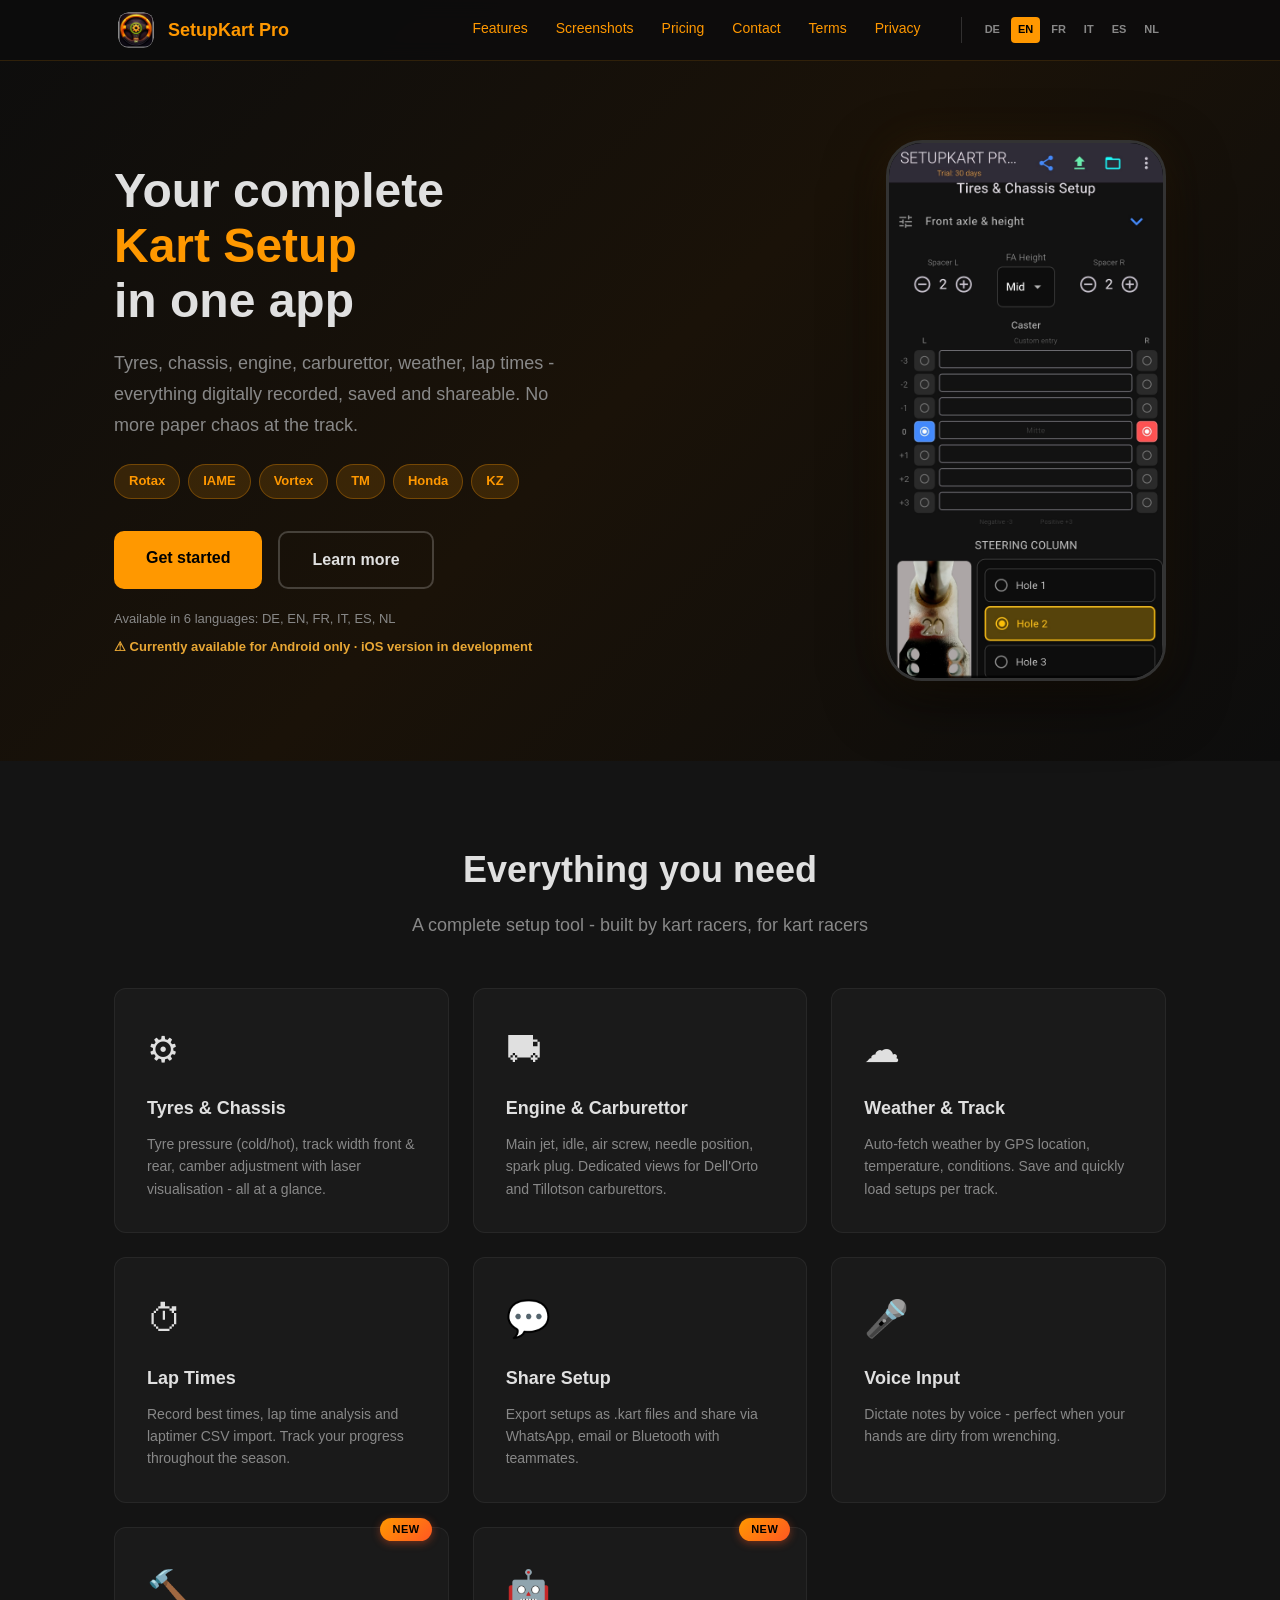
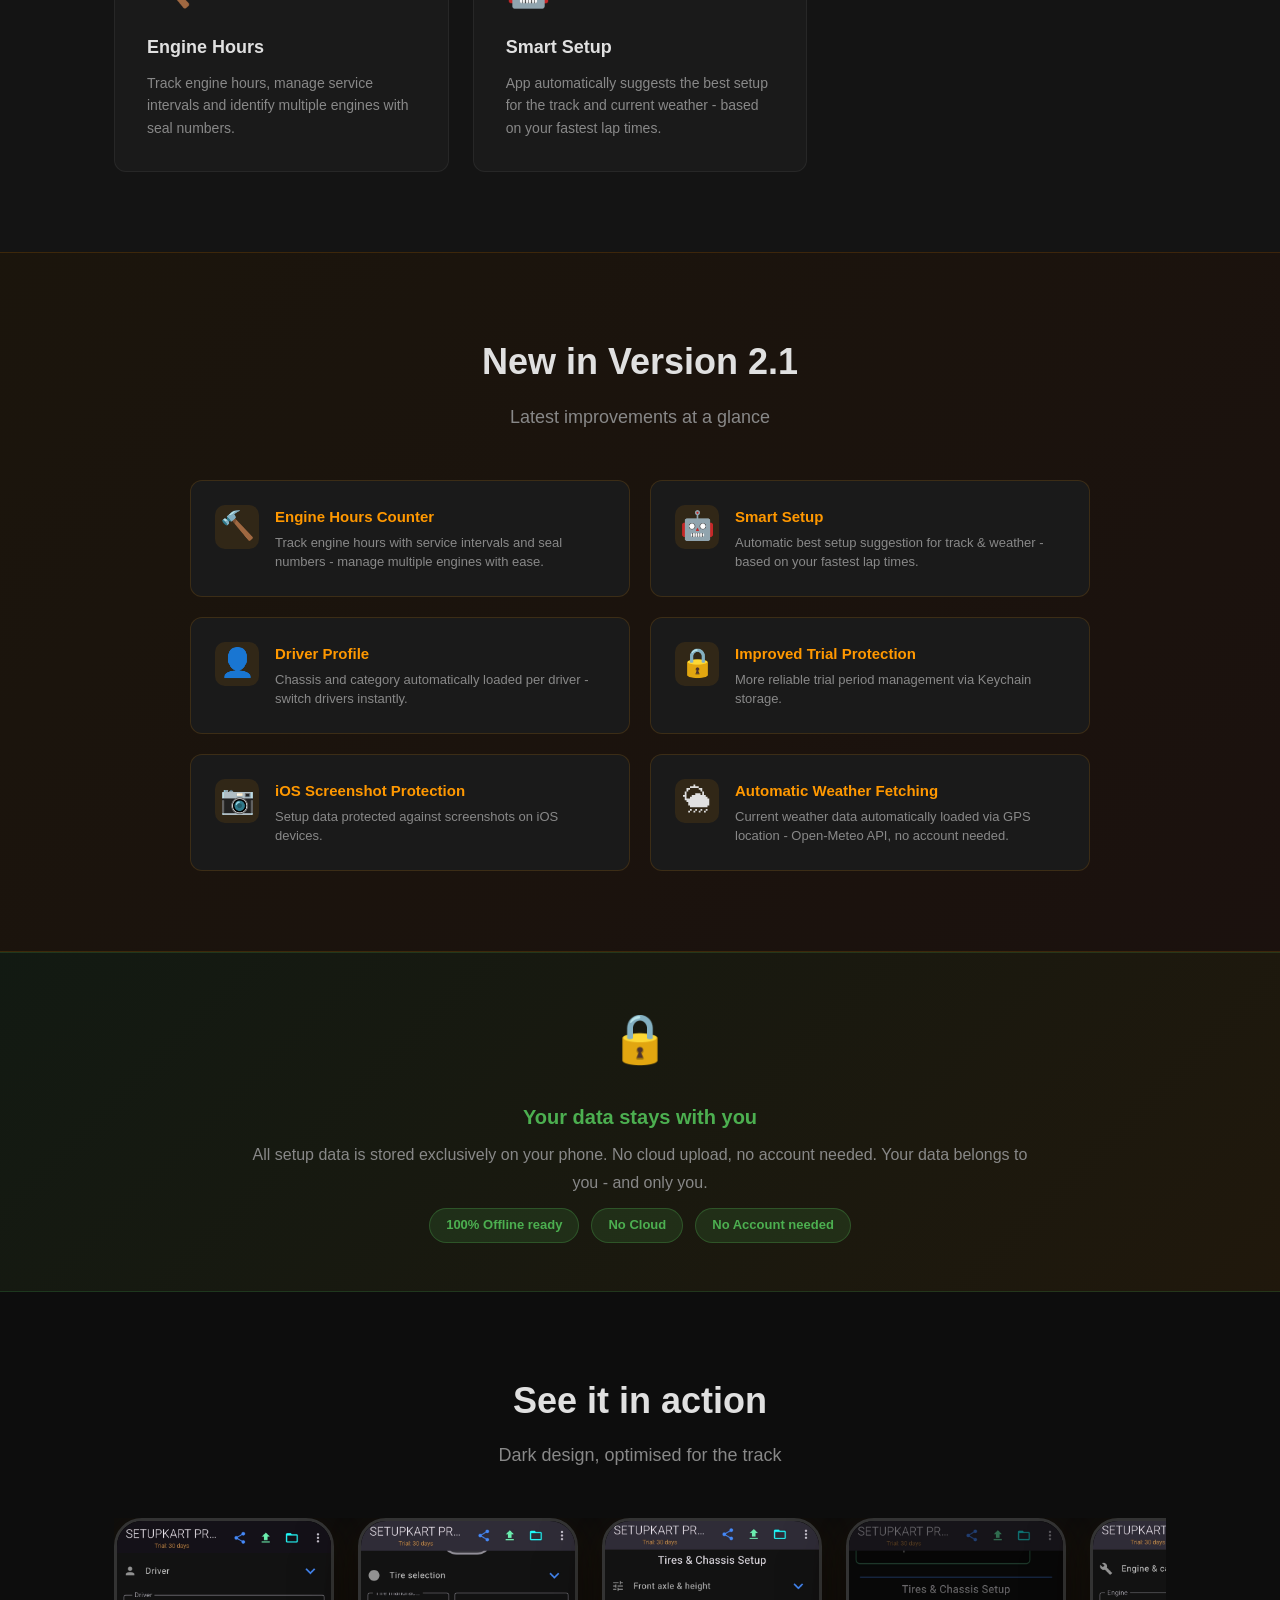
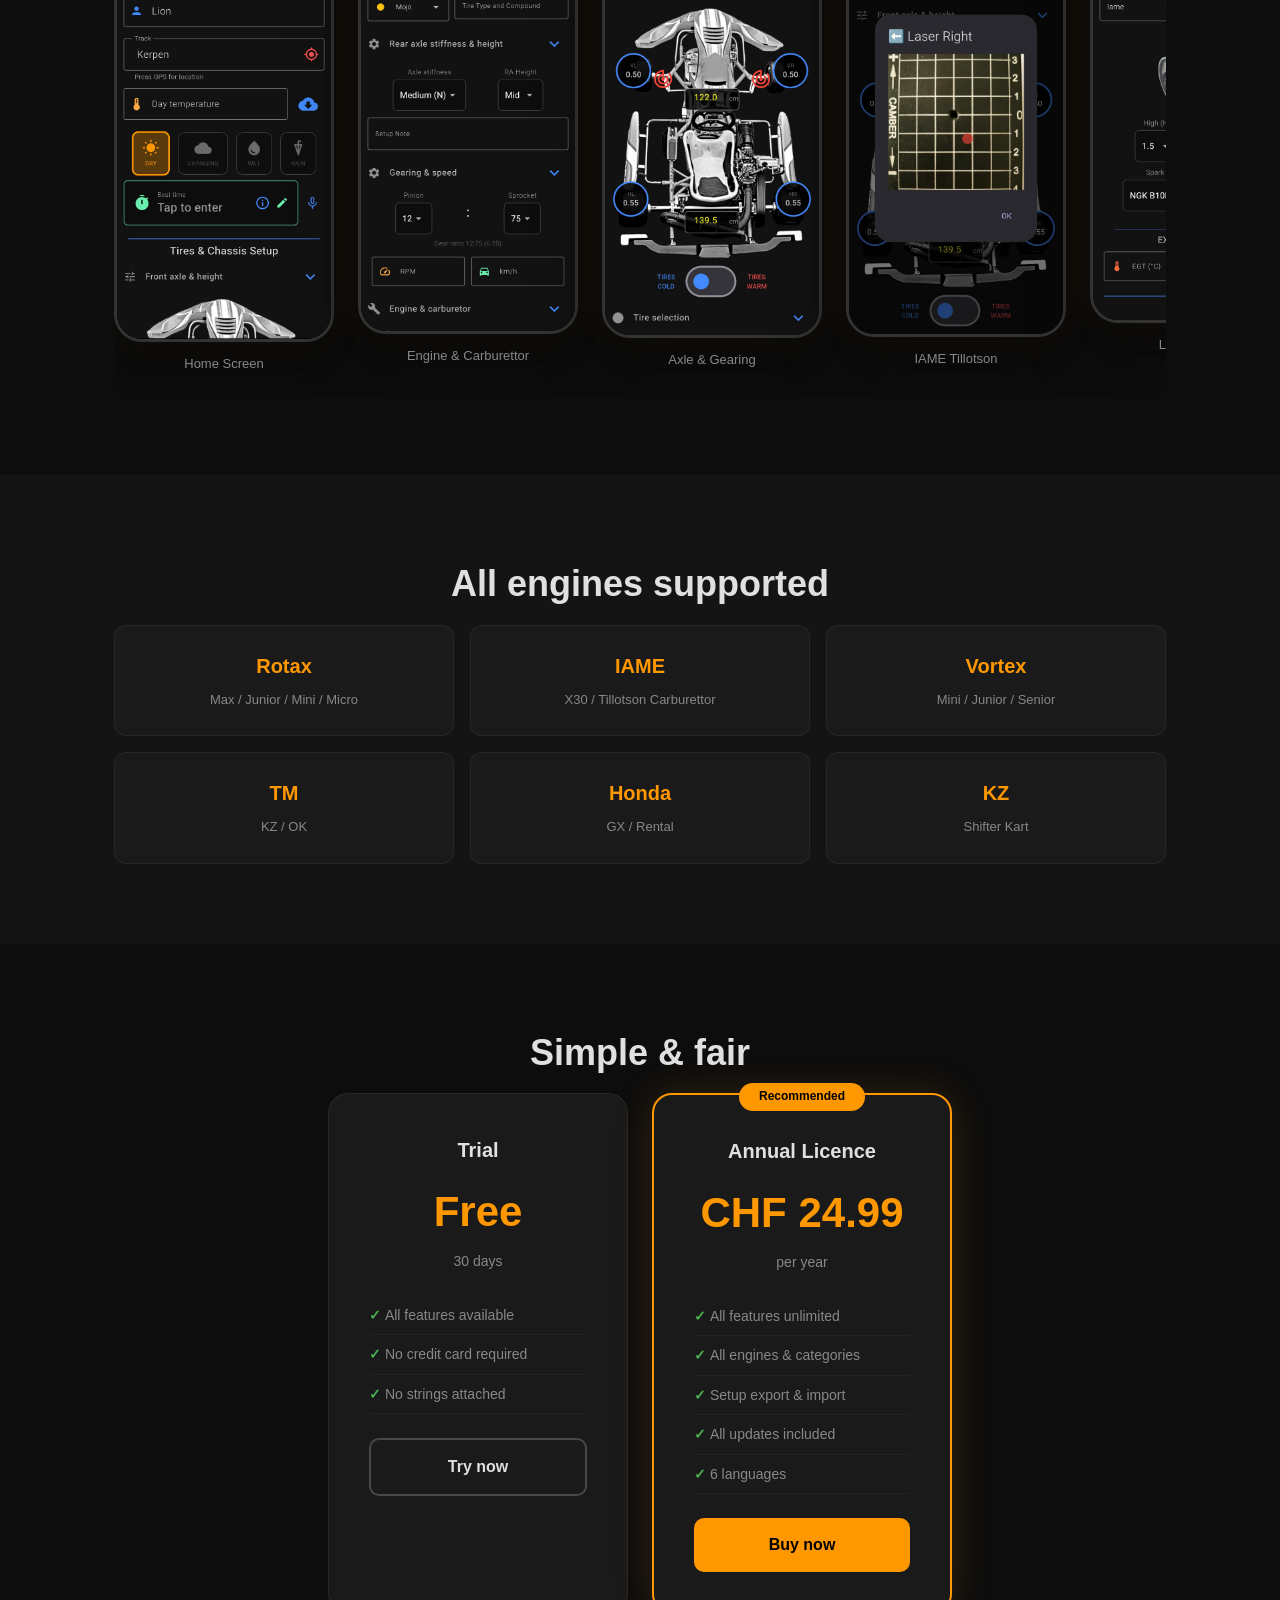
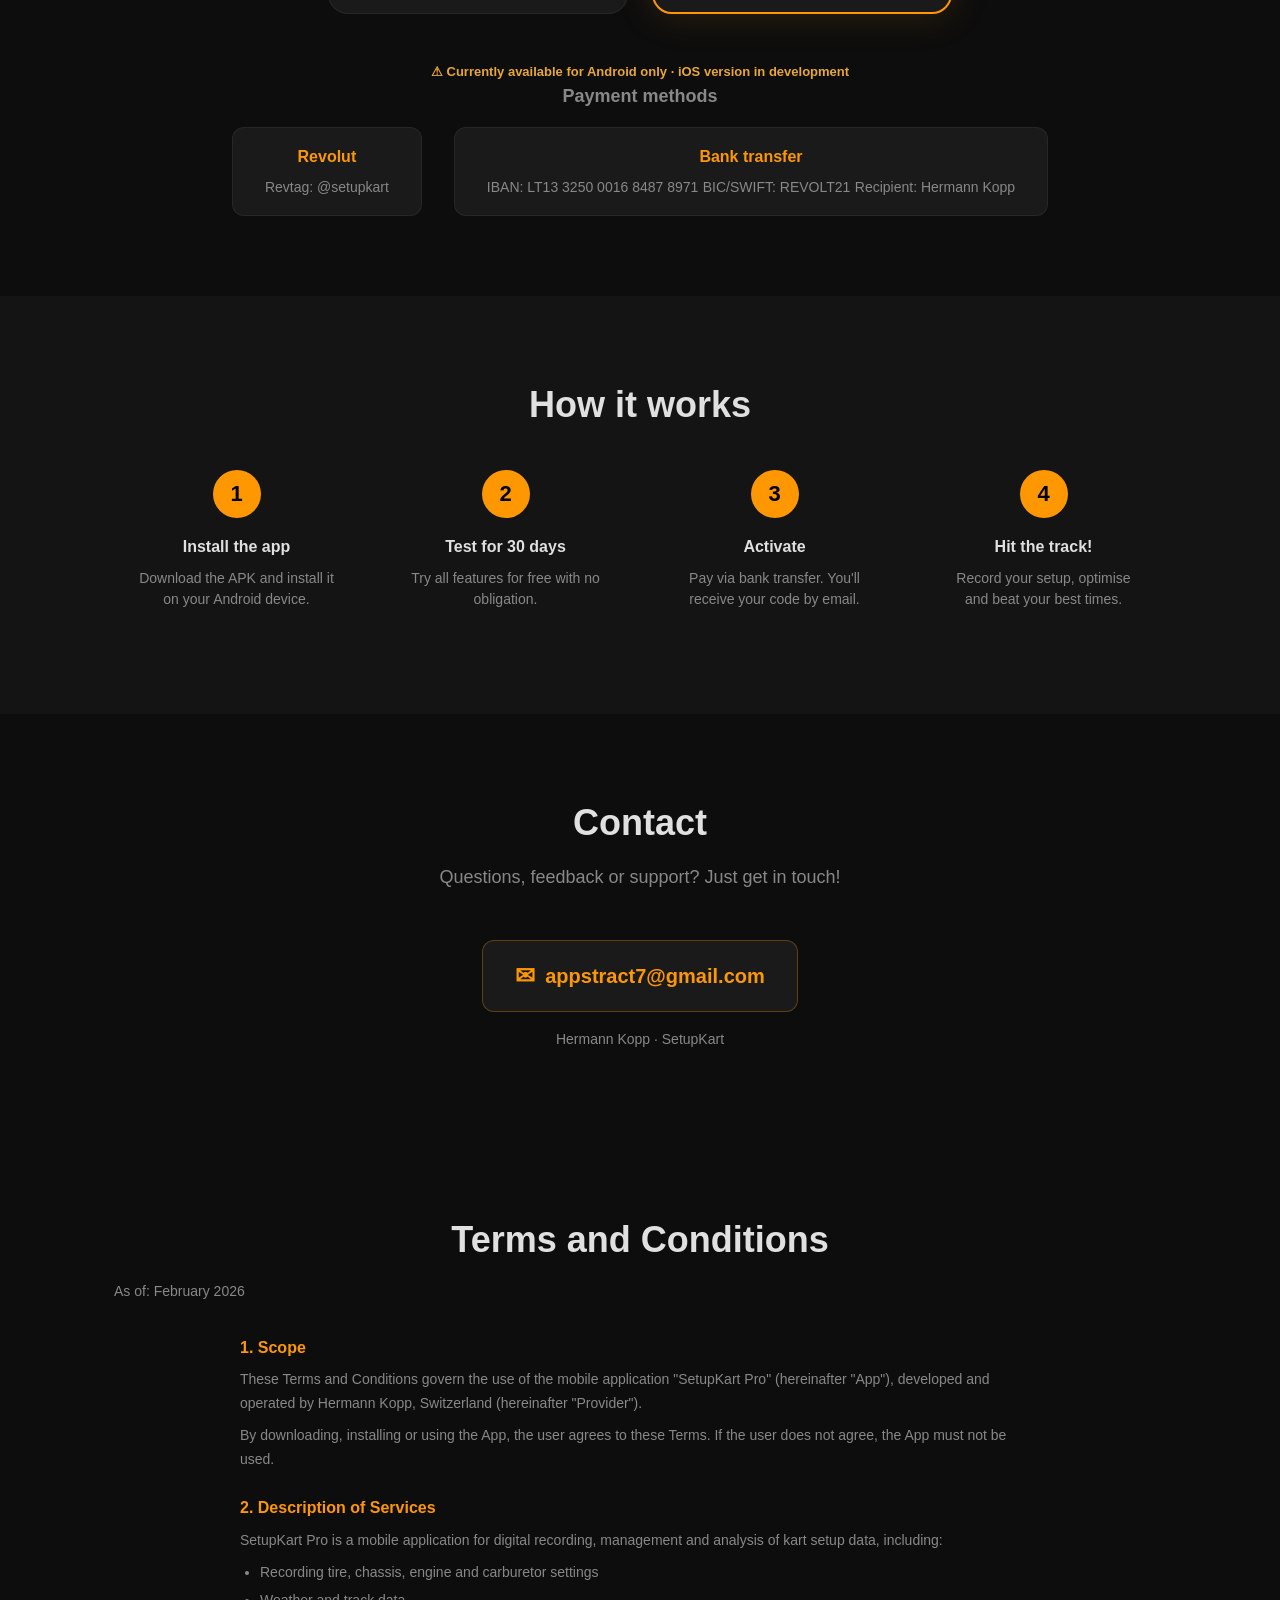
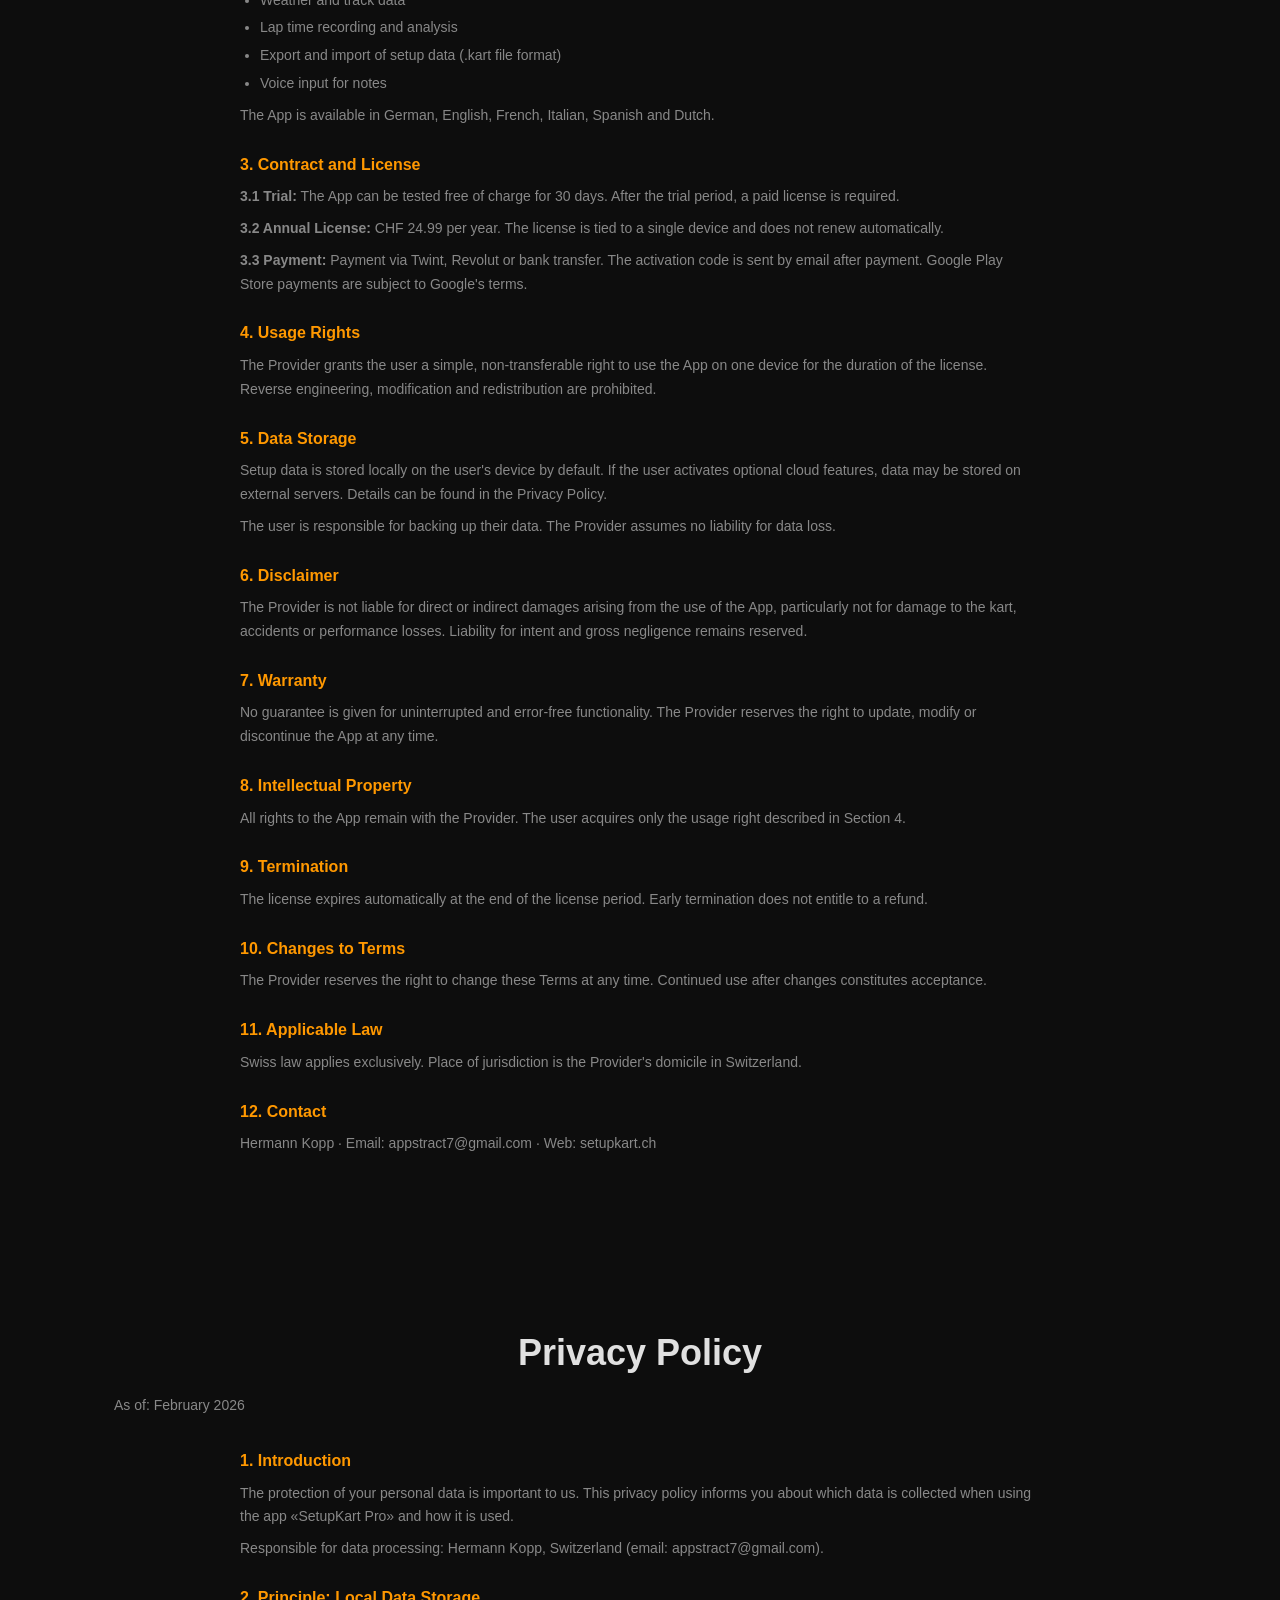
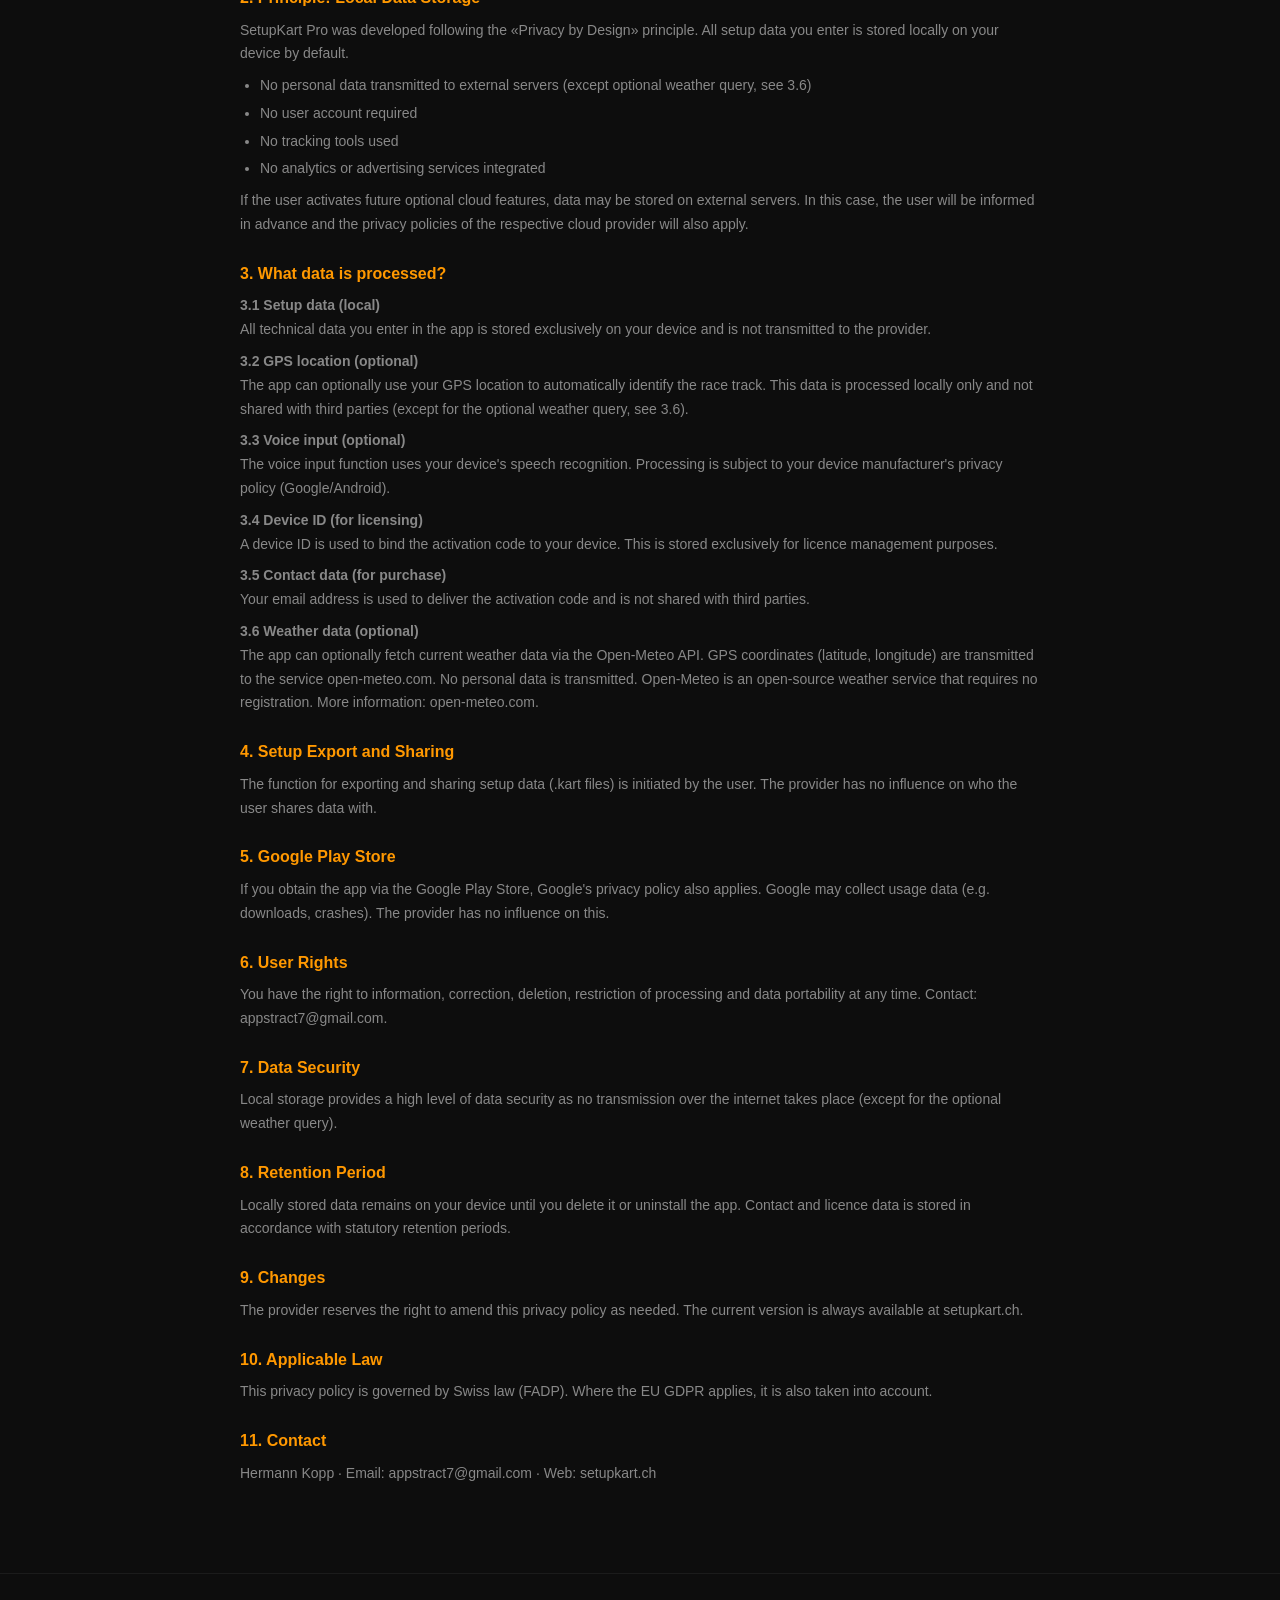
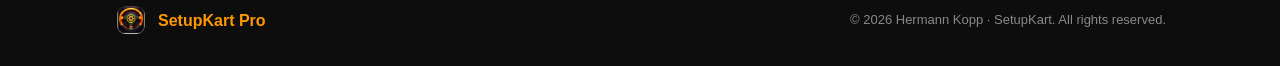
==== commit d80b8edd: "Version 2.1: Motorstunden, Smart Setup, Fahrerprofil" ====
--- a/en.html
+++ b/en.html
@@ -89,7 +89,6 @@
                 <p>Main jet, idle, air screw, needle position, spark plug. Dedicated views for Dell'Orto and Tillotson carburettors.</p>
             </div>
             <div class="feature-card">
-                <span class="new-badge">NEW</span>
                 <div class="feature-icon">&#9729;</div>
                 <h3>Weather &amp; Track</h3>
                 <p>Auto-fetch weather by GPS location, temperature, conditions. Save and quickly load setups per track.</p>
@@ -108,6 +107,18 @@
                 <div class="feature-icon">&#127908;</div>
                 <h3>Voice Input</h3>
                 <p>Dictate notes by voice - perfect when your hands are dirty from wrenching.</p>
+            </div>
+            <div class="feature-card">
+                <span class="new-badge">NEW</span>
+                <div class="feature-icon">&#128296;</div>
+                <h3>Engine Hours</h3>
+                <p>Track engine hours, manage service intervals and identify multiple engines with seal numbers.</p>
+            </div>
+            <div class="feature-card">
+                <span class="new-badge">NEW</span>
+                <div class="feature-icon">&#129302;</div>
+                <h3>Smart Setup</h3>
+                <p>App automatically suggests the best setup for the track and current weather - based on your fastest lap times.</p>
             </div>
         </div>
     </div>
@@ -118,50 +129,50 @@
 <!-- ═══════════════════════════════════════ -->
 <section class="whats-new">
     <div class="container">
-        <h2 class="section-title">New in Version 2.0</h2>
+        <h2 class="section-title">New in Version 2.1</h2>
         <p class="section-subtitle">Latest improvements at a glance</p>
 
         <div class="whats-new-grid">
             <div class="whats-new-item">
+                <div class="whats-new-icon">&#128296;</div>
+                <div>
+                    <h4>Engine Hours Counter</h4>
+                    <p>Track engine hours with service intervals and seal numbers - manage multiple engines with ease.</p>
+                </div>
+            </div>
+            <div class="whats-new-item">
+                <div class="whats-new-icon">&#129302;</div>
+                <div>
+                    <h4>Smart Setup</h4>
+                    <p>Automatic best setup suggestion for track &amp; weather - based on your fastest lap times.</p>
+                </div>
+            </div>
+            <div class="whats-new-item">
+                <div class="whats-new-icon">&#128100;</div>
+                <div>
+                    <h4>Driver Profile</h4>
+                    <p>Chassis and category automatically loaded per driver - switch drivers instantly.</p>
+                </div>
+            </div>
+            <div class="whats-new-item">
+                <div class="whats-new-icon">&#128274;</div>
+                <div>
+                    <h4>Improved Trial Protection</h4>
+                    <p>More reliable trial period management via Keychain storage.</p>
+                </div>
+            </div>
+            <div class="whats-new-item">
+                <div class="whats-new-icon">&#128247;</div>
+                <div>
+                    <h4>iOS Screenshot Protection</h4>
+                    <p>Setup data protected against screenshots on iOS devices.</p>
+                </div>
+            </div>
+            <div class="whats-new-item">
                 <div class="whats-new-icon">&#127782;</div>
                 <div>
-                    <h4>Auto-Fetch Weather</h4>
+                    <h4>Automatic Weather Fetching</h4>
                     <p>Current weather data automatically loaded via GPS location - Open-Meteo API, no account needed.</p>
-                </div>
-            </div>
-            <div class="whats-new-item">
-                <div class="whats-new-icon">&#128194;</div>
-                <div>
-                    <h4>Collapsible Sections</h4>
-                    <p>Gearing, engine &amp; carburettor now collapsible for a better overview on race day.</p>
-                </div>
-            </div>
-            <div class="whats-new-item">
-                <div class="whats-new-icon">&#128100;</div>
-                <div>
-                    <h4>Driver &amp; Tyre Manufacturer</h4>
-                    <p>Record driver name and tyre manufacturer directly in your setup.</p>
-                </div>
-            </div>
-            <div class="whats-new-item">
-                <div class="whats-new-icon">&#128172;</div>
-                <div>
-                    <h4>In-App Feedback</h4>
-                    <p>Feedback function now accessible directly from the 3-dot menu.</p>
-                </div>
-            </div>
-            <div class="whats-new-item">
-                <div class="whats-new-icon">&#9881;</div>
-                <div>
-                    <h4>Caster Adjustment</h4>
-                    <p>New field for caster setting (positive/negative) with free input.</p>
-                </div>
-            </div>
-            <div class="whats-new-item">
-                <div class="whats-new-icon">&#127760;</div>
-                <div>
-                    <h4>Fully Localised</h4>
-                    <p>All screens in 6 languages - including licence screen and feedback dialog.</p>
                 </div>
             </div>
         </div>
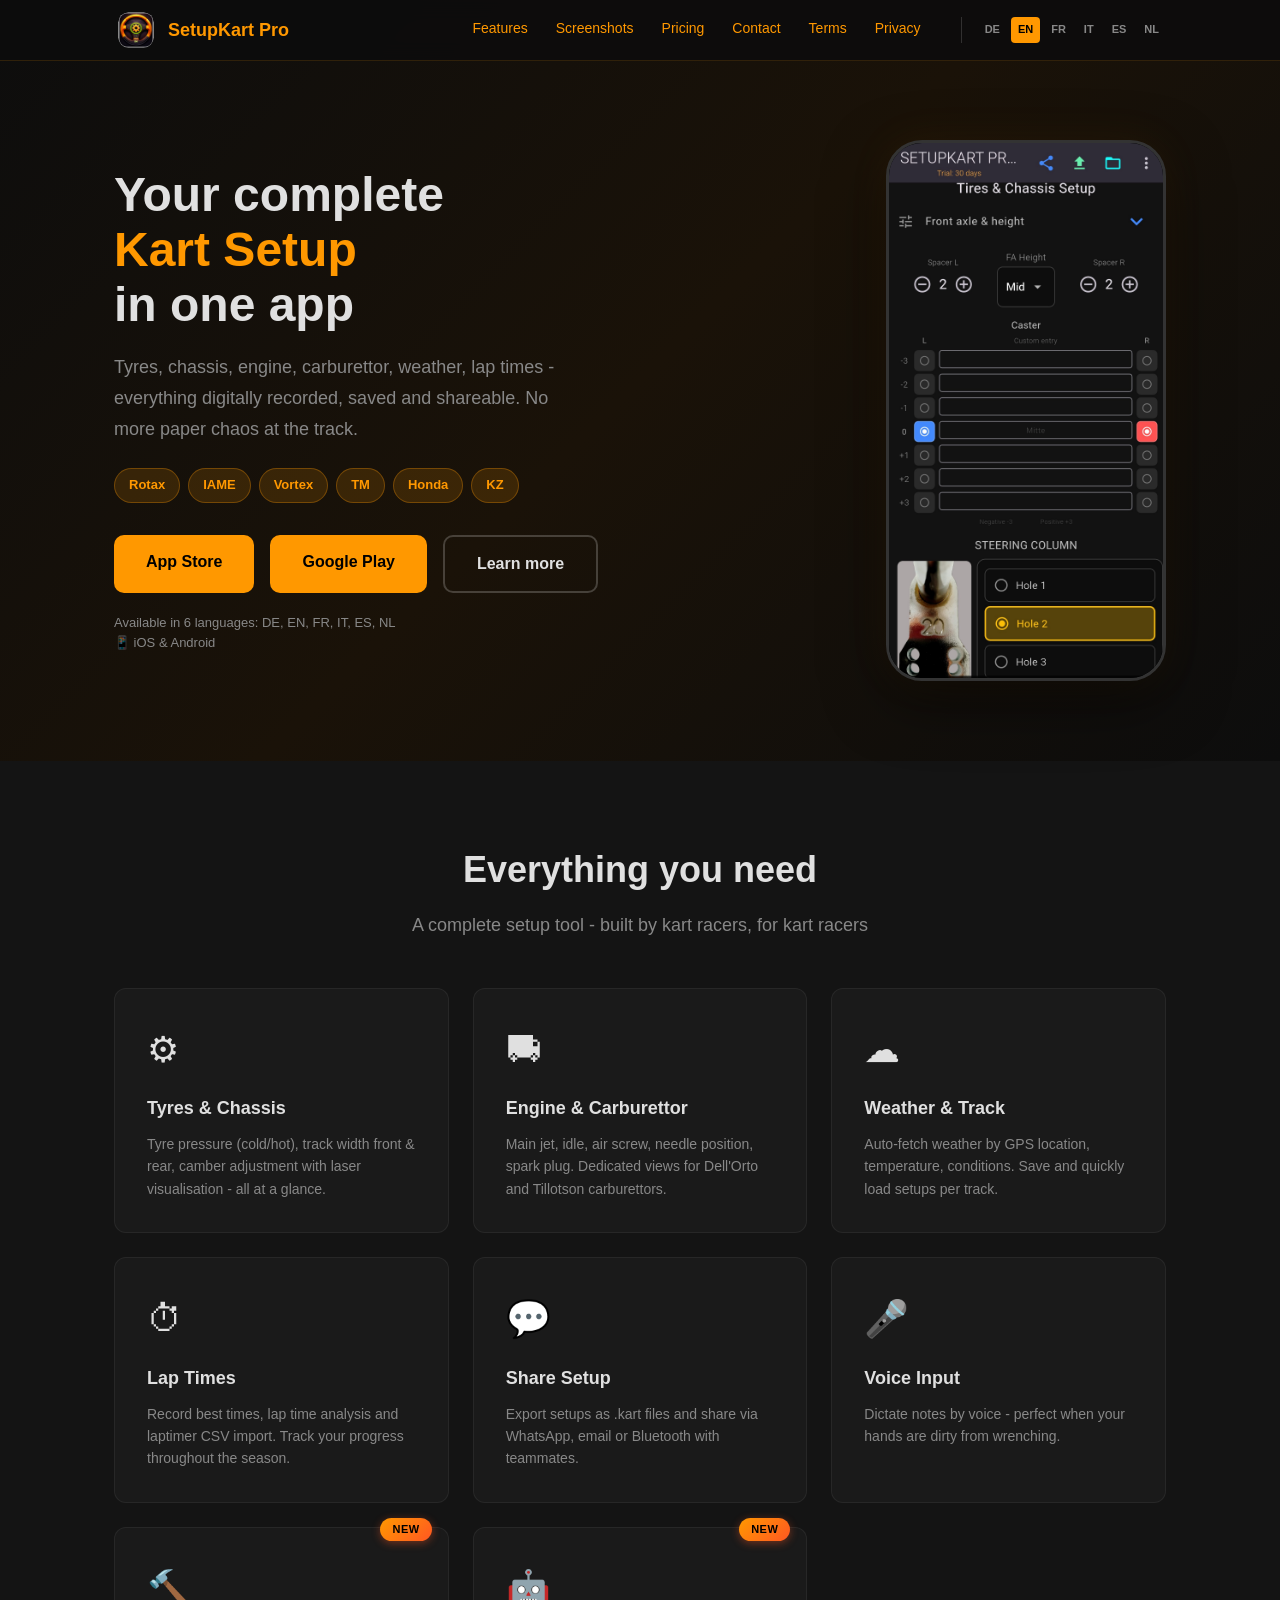
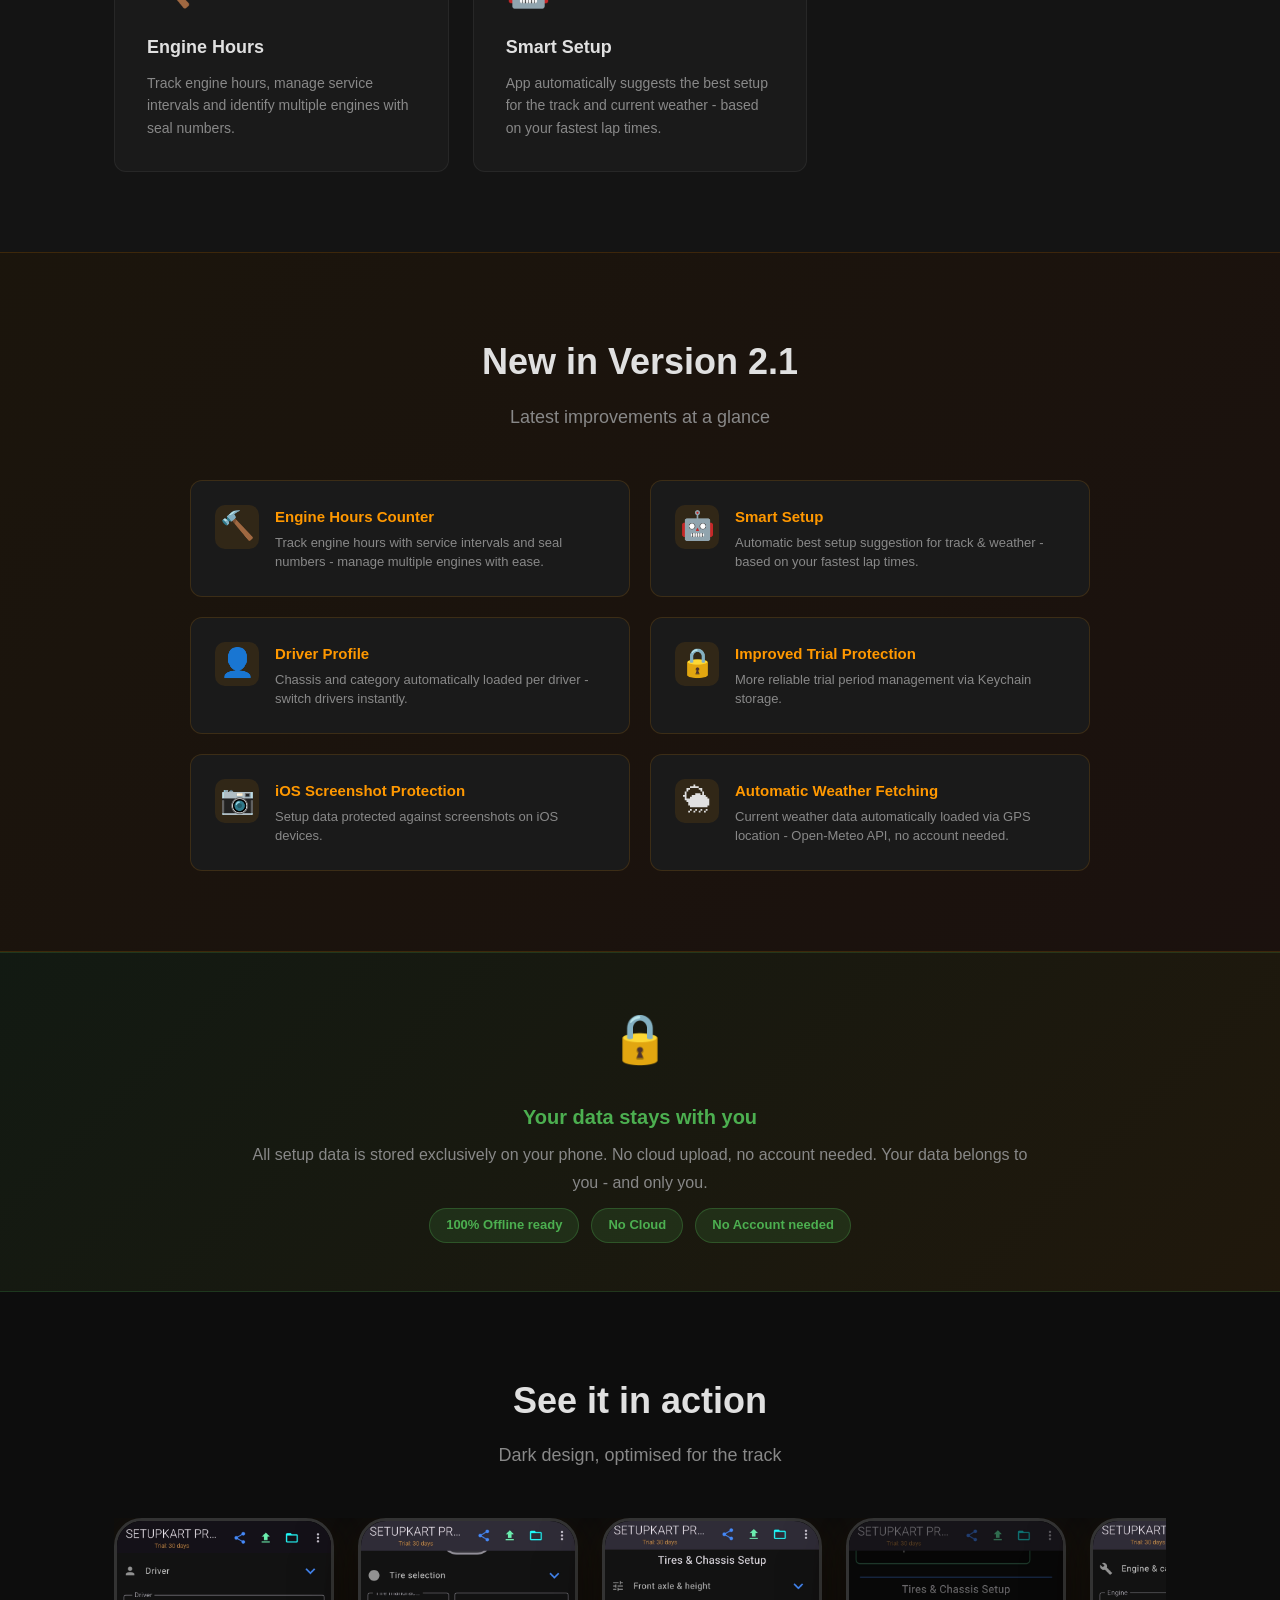
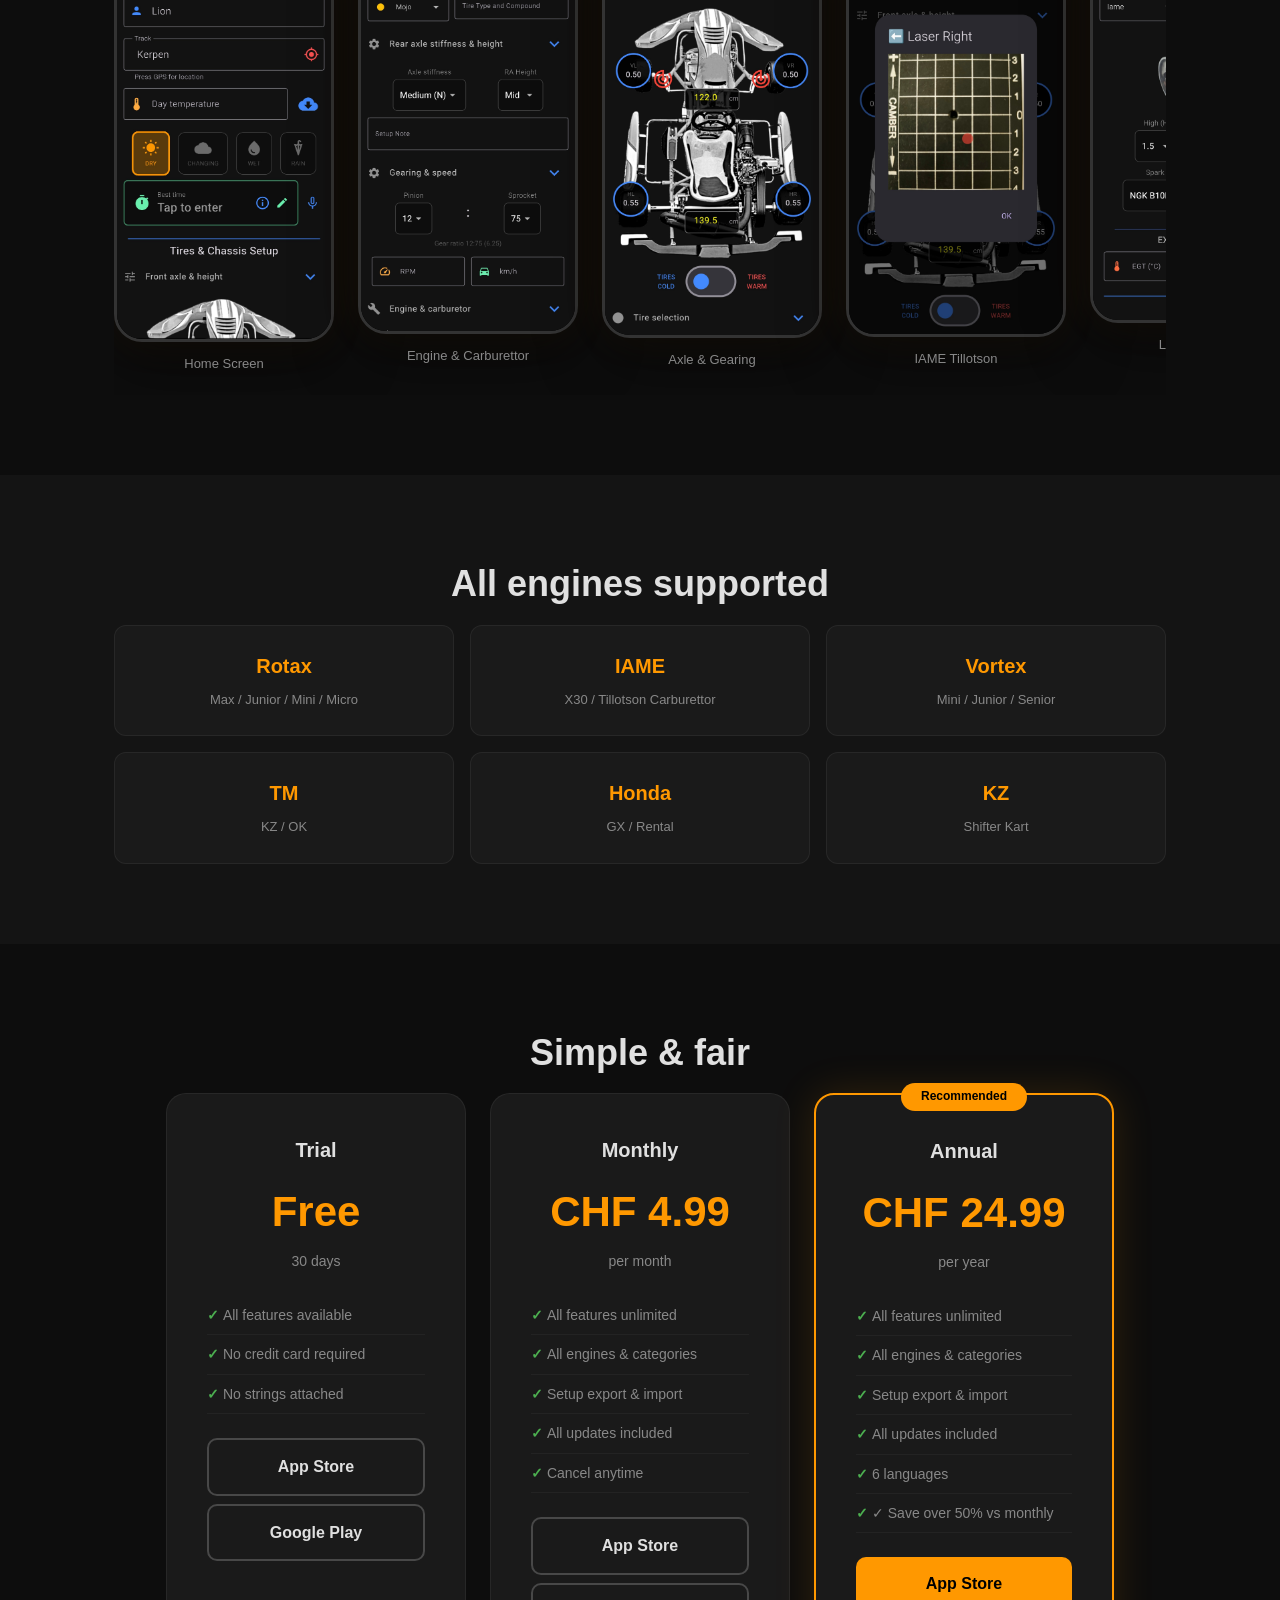
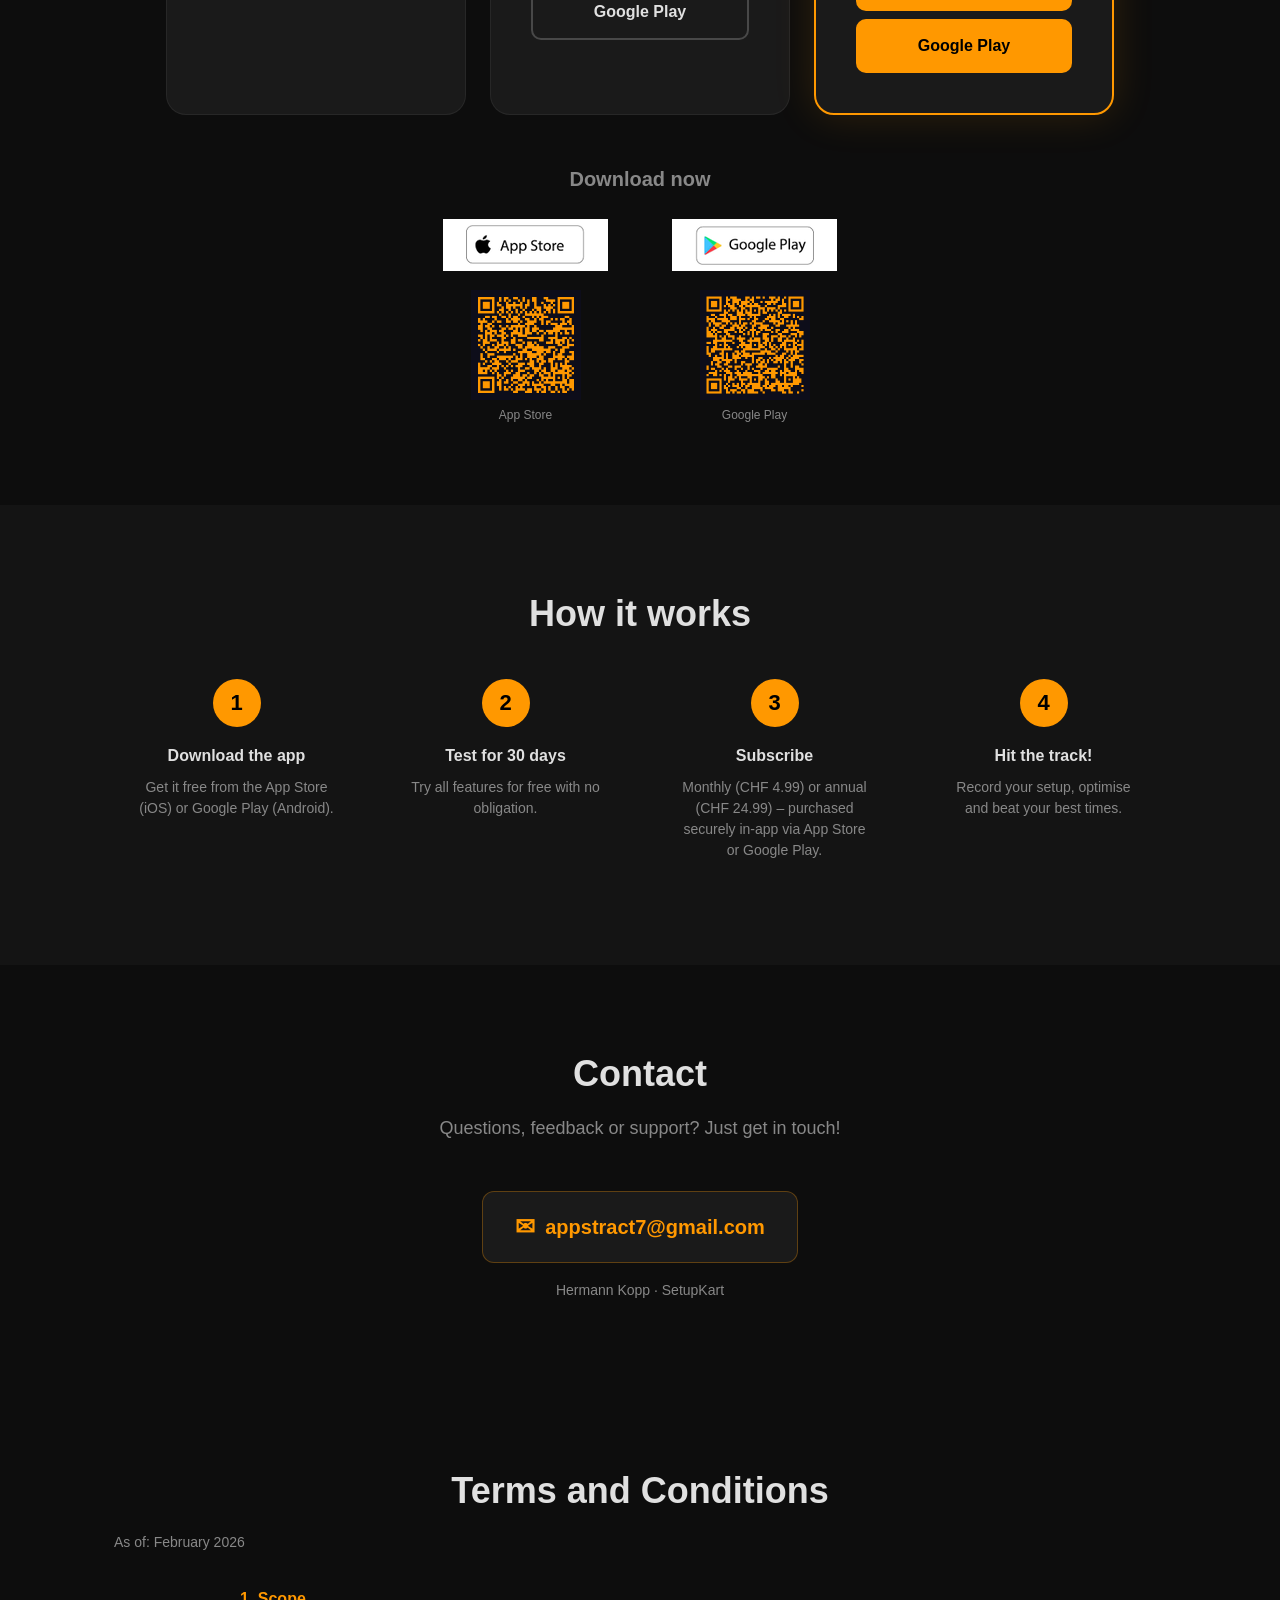
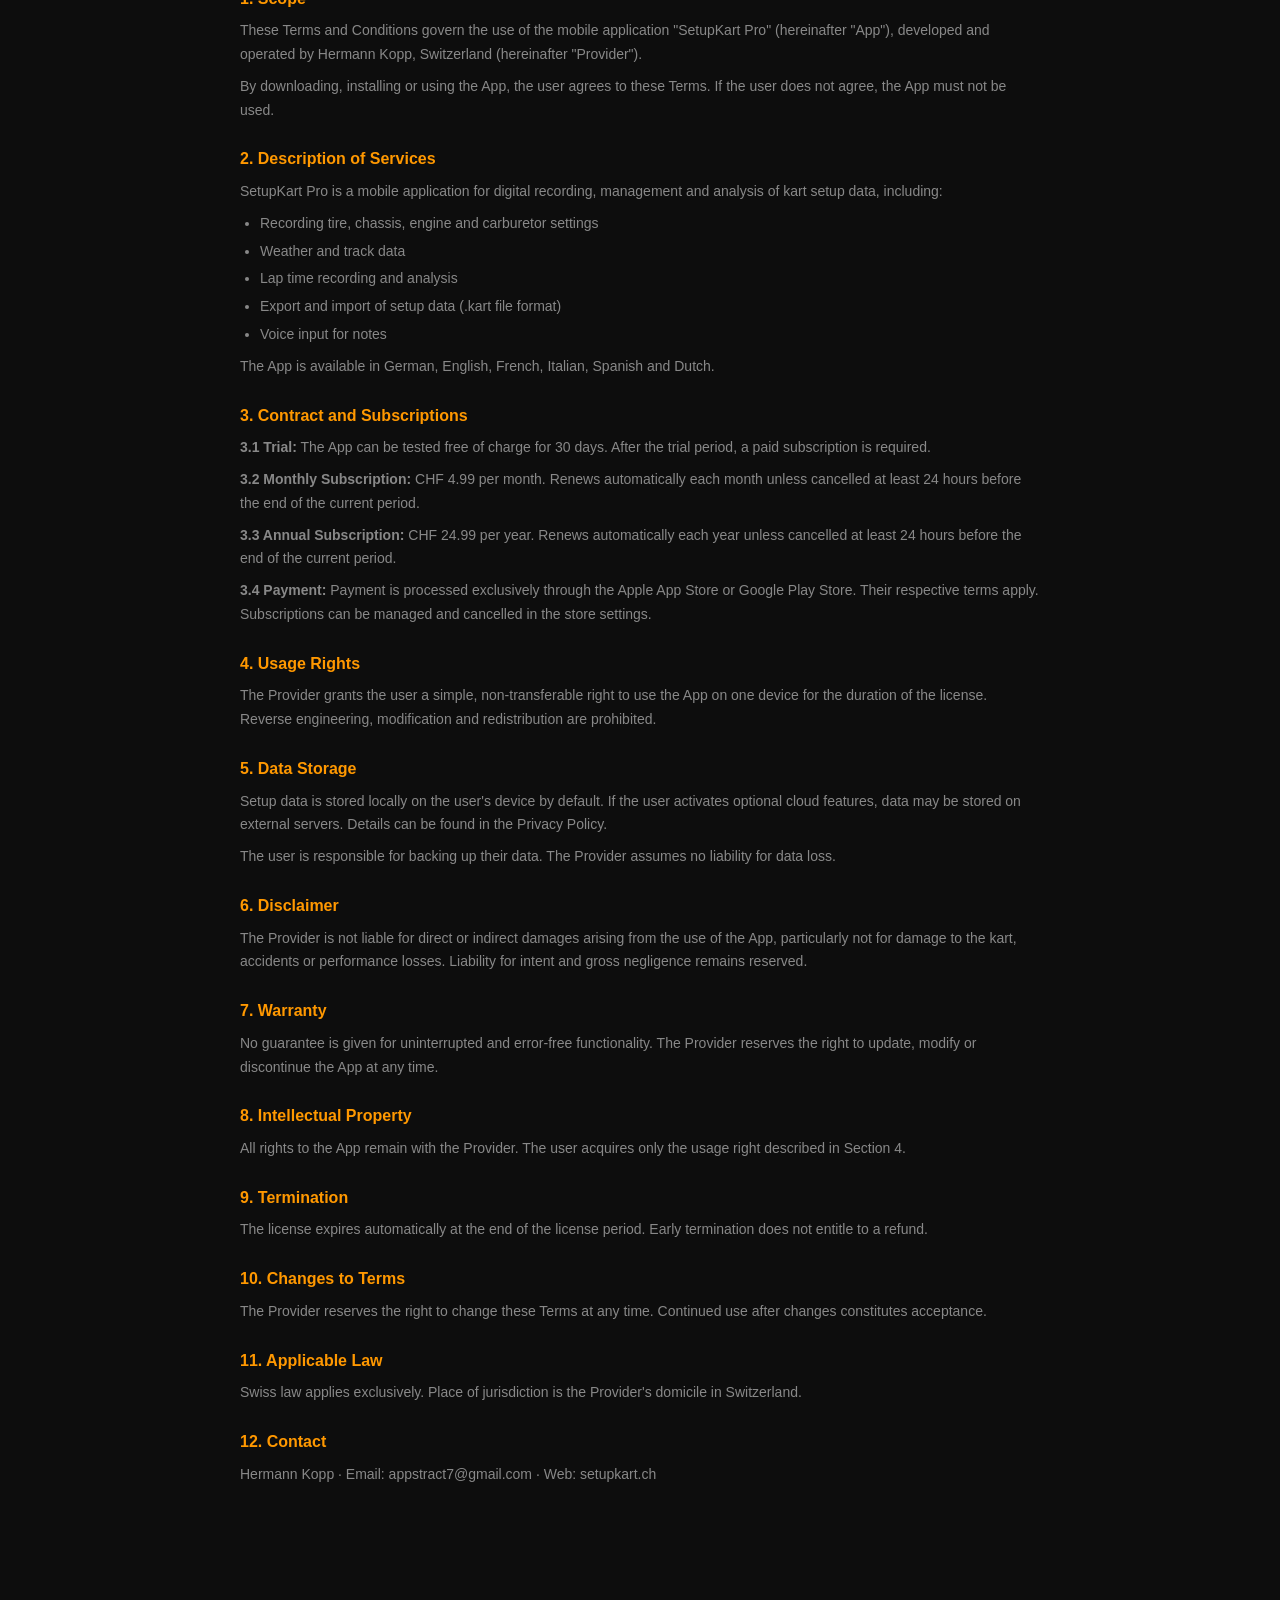
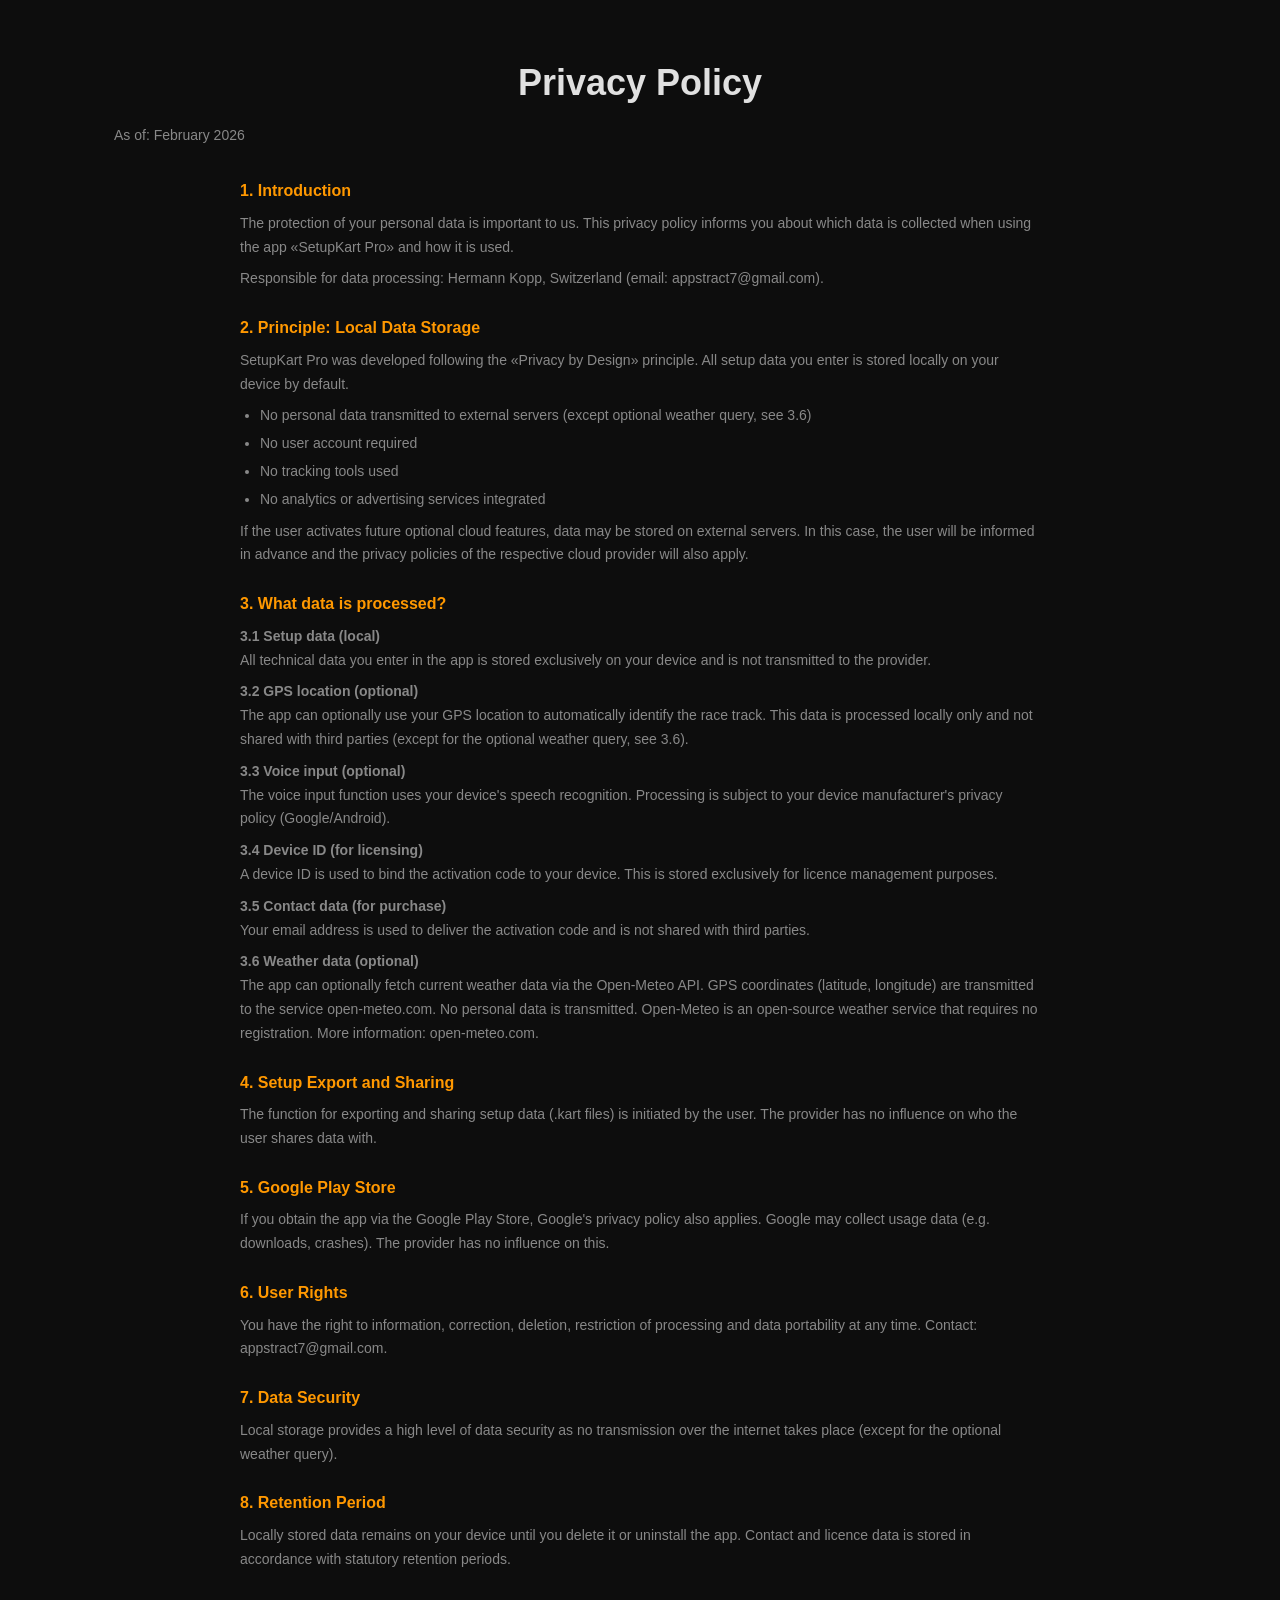
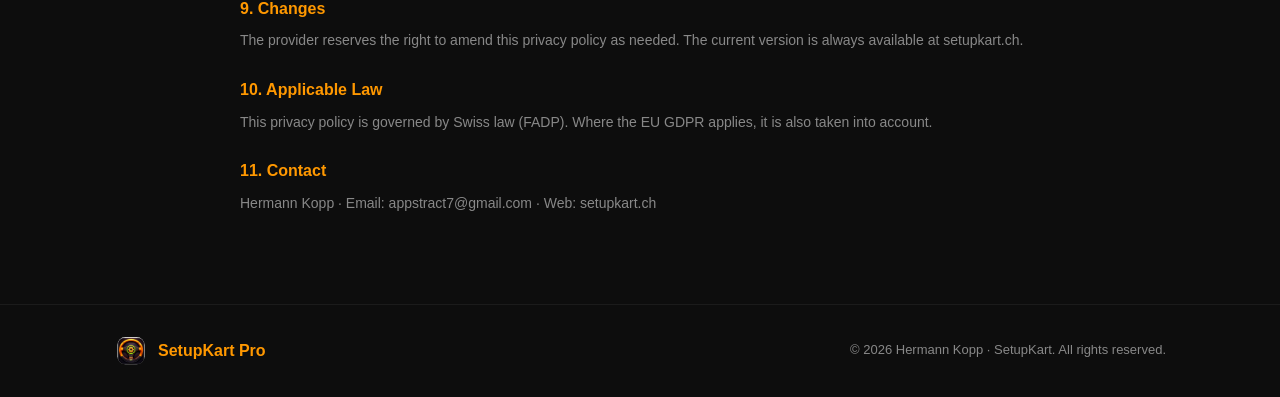
==== commit d36f047b: "Website: Altes Zahlungssystem entfernt, App Store/Google Play + Monatsabo - Twint, Revolut, IBAN-Ban" ====
--- a/en.html
+++ b/en.html
@@ -58,11 +58,12 @@
                 <span class="badge">KZ</span>
             </div>
             <div class="hero-buttons">
-                <a href="#pricing" class="btn btn-primary">Get started</a>
+                <a href="https://apps.apple.com/app/setupkart-pro/id6761076873" class="btn btn-primary" target="_blank">App Store</a>
+                <a href="https://play.google.com/store/apps/details?id=com.kartsetup.pro" class="btn btn-primary" target="_blank">Google Play</a>
                 <a href="#features" class="btn btn-outline">Learn more</a>
             </div>
             <p class="hero-languages">Available in 6 languages: DE, EN, FR, IT, ES, NL</p>
-            <p class="hero-platform">&#9888; Currently available for Android only · iOS version in development</p>
+            <p class="hero-languages">&#128241; iOS &amp; Android</p>
         </div>
         <div class="hero-phone">
             <div class="phone-frame">
@@ -275,11 +276,26 @@
                     <li>No credit card required</li>
                     <li>No strings attached</li>
                 </ul>
-                <a href="https://github.com/appstract7-rgb/setupkart-releases/releases/download/v1.2.0/SetupKart-Pro-v1.2.0.apk" class="btn btn-outline">Try now</a>
+                <a href="https://apps.apple.com/app/setupkart-pro/id6761076873" class="btn btn-outline" target="_blank">App Store</a>
+                <a href="https://play.google.com/store/apps/details?id=com.kartsetup.pro" class="btn btn-outline" target="_blank" style="margin-top:8px;">Google Play</a>
+            </div>
+            <div class="price-card">
+                <h3>Monthly</h3>
+                <div class="price">CHF 4.99</div>
+                <p class="price-period">per month</p>
+                <ul>
+                    <li>All features unlimited</li>
+                    <li>All engines &amp; categories</li>
+                    <li>Setup export &amp; import</li>
+                    <li>All updates included</li>
+                    <li>Cancel anytime</li>
+                </ul>
+                <a href="https://apps.apple.com/app/setupkart-pro/id6761076873" class="btn btn-outline" target="_blank">App Store</a>
+                <a href="https://play.google.com/store/apps/details?id=com.kartsetup.pro" class="btn btn-outline" target="_blank" style="margin-top:8px;">Google Play</a>
             </div>
             <div class="price-card featured">
                 <div class="price-badge">Recommended</div>
-                <h3>Annual Licence</h3>
+                <h3>Annual</h3>
                 <div class="price">CHF 24.99</div>
                 <p class="price-period">per year</p>
                 <ul>
@@ -288,23 +304,33 @@
                     <li>Setup export &amp; import</li>
                     <li>All updates included</li>
                     <li>6 languages</li>
+                    <li>&#10003; Save over 50% vs monthly</li>
                 </ul>
-                <a href="mailto:appstract7@gmail.com?subject=SetupKart%20Pro%20-%20Activation&body=Hello%2C%0A%0AI%20would%20like%20to%20activate%20SetupKart%20Pro.%0A%0AMy%20Device-ID%3A%20%5Binsert%20here%5D%0A%0APlease%20send%20me%20the%20activation%20code%20after%20payment.%0A%0AThank%20you!" class="btn btn-primary">Buy now</a>
-            </div>
-        </div>
-        <p class="hero-platform" style="text-align:center; margin-top:18px;">&#9888; Currently available for Android only &middot; iOS version in development</p>
-        <div class="payment-info">
-            <h3>Payment methods</h3>
-            <div class="payment-methods">
-                <div class="payment-method">
-                    <strong>Revolut</strong>
-                    <span>Revtag: @setupkart</span>
-                </div>
-                <div class="payment-method">
-                    <strong>Bank transfer</strong>
-                    <span>IBAN: LT13 3250 0016 8487 8971</span>
-                    <span>BIC/SWIFT: REVOLT21</span>
-                    <span>Recipient: Hermann Kopp</span>
+                <a href="https://apps.apple.com/app/setupkart-pro/id6761076873" class="btn btn-primary" target="_blank">App Store</a>
+                <a href="https://play.google.com/store/apps/details?id=com.kartsetup.pro" class="btn btn-primary" target="_blank" style="margin-top:8px;">Google Play</a>
+            </div>
+        </div>
+
+        <div class="store-download">
+            <h3>Download now</h3>
+            <div class="store-buttons">
+                <div class="store-item">
+                    <a href="https://apps.apple.com/app/setupkart-pro/id6761076873" target="_blank">
+                        <img src="badge_appstore.png" alt="Download on the App Store" style="height:52px;">
+                    </a>
+                    <div class="qr-wrapper">
+                        <img src="qr_appstore.png" alt="App Store QR Code" style="width:110px;height:110px;">
+                        <p class="qr-label">App Store</p>
+                    </div>
+                </div>
+                <div class="store-item">
+                    <a href="https://play.google.com/store/apps/details?id=com.kartsetup.pro" target="_blank">
+                        <img src="badge_playstore.png" alt="Get it on Google Play" style="height:52px;">
+                    </a>
+                    <div class="qr-wrapper">
+                        <img src="qr_playstore.png" alt="Google Play QR Code" style="width:110px;height:110px;">
+                        <p class="qr-label">Google Play</p>
+                    </div>
                 </div>
             </div>
         </div>
@@ -315,9 +341,9 @@
     <div class="container">
         <h2 class="section-title">How it works</h2>
         <div class="steps">
-            <div class="step"><div class="step-number">1</div><h3>Install the app</h3><p>Download the APK and install it on your Android device.</p></div>
+            <div class="step"><div class="step-number">1</div><h3>Download the app</h3><p>Get it free from the App Store (iOS) or Google Play (Android).</p></div>
             <div class="step"><div class="step-number">2</div><h3>Test for 30 days</h3><p>Try all features for free with no obligation.</p></div>
-            <div class="step"><div class="step-number">3</div><h3>Activate</h3><p>Pay via bank transfer. You'll receive your code by email.</p></div>
+            <div class="step"><div class="step-number">3</div><h3>Subscribe</h3><p>Monthly (CHF 4.99) or annual (CHF 24.99) – purchased securely in-app via App Store or Google Play.</p></div>
             <div class="step"><div class="step-number">4</div><h3>Hit the track!</h3><p>Record your setup, optimise and beat your best times.</p></div>
         </div>
     </div>
@@ -358,10 +384,11 @@
                 <li>Voice input for notes</li>
             </ul>
             <p>The App is available in German, English, French, Italian, Spanish and Dutch.</p>
-            <h3>3. Contract and License</h3>
-            <p><strong>3.1 Trial:</strong> The App can be tested free of charge for 30 days. After the trial period, a paid license is required.</p>
-            <p><strong>3.2 Annual License:</strong> CHF 24.99 per year. The license is tied to a single device and does not renew automatically.</p>
-            <p><strong>3.3 Payment:</strong> Payment via Twint, Revolut or bank transfer. The activation code is sent by email after payment. Google Play Store payments are subject to Google's terms.</p>
+            <h3>3. Contract and Subscriptions</h3>
+            <p><strong>3.1 Trial:</strong> The App can be tested free of charge for 30 days. After the trial period, a paid subscription is required.</p>
+            <p><strong>3.2 Monthly Subscription:</strong> CHF 4.99 per month. Renews automatically each month unless cancelled at least 24 hours before the end of the current period.</p>
+            <p><strong>3.3 Annual Subscription:</strong> CHF 24.99 per year. Renews automatically each year unless cancelled at least 24 hours before the end of the current period.</p>
+            <p><strong>3.4 Payment:</strong> Payment is processed exclusively through the Apple App Store or Google Play Store. Their respective terms apply. Subscriptions can be managed and cancelled in the store settings.</p>
             <h3>4. Usage Rights</h3>
             <p>The Provider grants the user a simple, non-transferable right to use the App on one device for the duration of the license. Reverse engineering, modification and redistribution are prohibited.</p>
             <h3>5. Data Storage</h3>
--- a/style.css
+++ b/style.css
@@ -570,49 +570,43 @@
     text-align: center;
 }
 
-/* --- Payment --- */
-.payment-info {
-    text-align: center;
-}
-
-.payment-info h3 {
-    font-size: 18px;
-    margin-bottom: 16px;
-    color: var(--text-muted);
-}
-
-.payment-methods {
+/* --- Store Download --- */
+.store-download {
+    text-align: center;
+    margin-top: 48px;
+}
+
+.store-download h3 {
+    font-size: 20px;
+    margin-bottom: 24px;
+    color: var(--text-muted);
+}
+
+.store-buttons {
     display: flex;
     justify-content: center;
-    gap: 32px;
-}
-
-.payment-method {
-    background: var(--bg-card);
-    padding: 16px 32px;
-    border-radius: var(--radius);
-    border: 1px solid rgba(255, 255, 255, 0.06);
-    cursor: pointer;
-    transition: all 0.2s;
-    display: block;
-}
-
-.payment-method:hover {
-    border-color: rgba(255, 152, 0, 0.4);
-    background: rgba(255, 152, 0, 0.08);
-    transform: translateY(-2px);
-}
-
-.payment-method strong {
-    display: block;
-    font-size: 16px;
-    color: var(--accent);
-    margin-bottom: 4px;
-}
-
-.payment-method span {
-    font-size: 14px;
-    color: var(--text-muted);
+    gap: 64px;
+    flex-wrap: wrap;
+}
+
+.store-item {
+    display: flex;
+    flex-direction: column;
+    align-items: center;
+    gap: 12px;
+}
+
+.qr-wrapper {
+    display: flex;
+    flex-direction: column;
+    align-items: center;
+    gap: 6px;
+}
+
+.qr-label {
+    font-size: 12px;
+    color: var(--text-muted);
+    margin: 0;
 }
 
 /* --- How it Works --- */
@@ -940,9 +934,10 @@
         max-width: 340px;
     }
 
-    .payment-methods {
+    .store-buttons {
         flex-direction: column;
         align-items: center;
+        gap: 32px;
     }
 
     .steps {
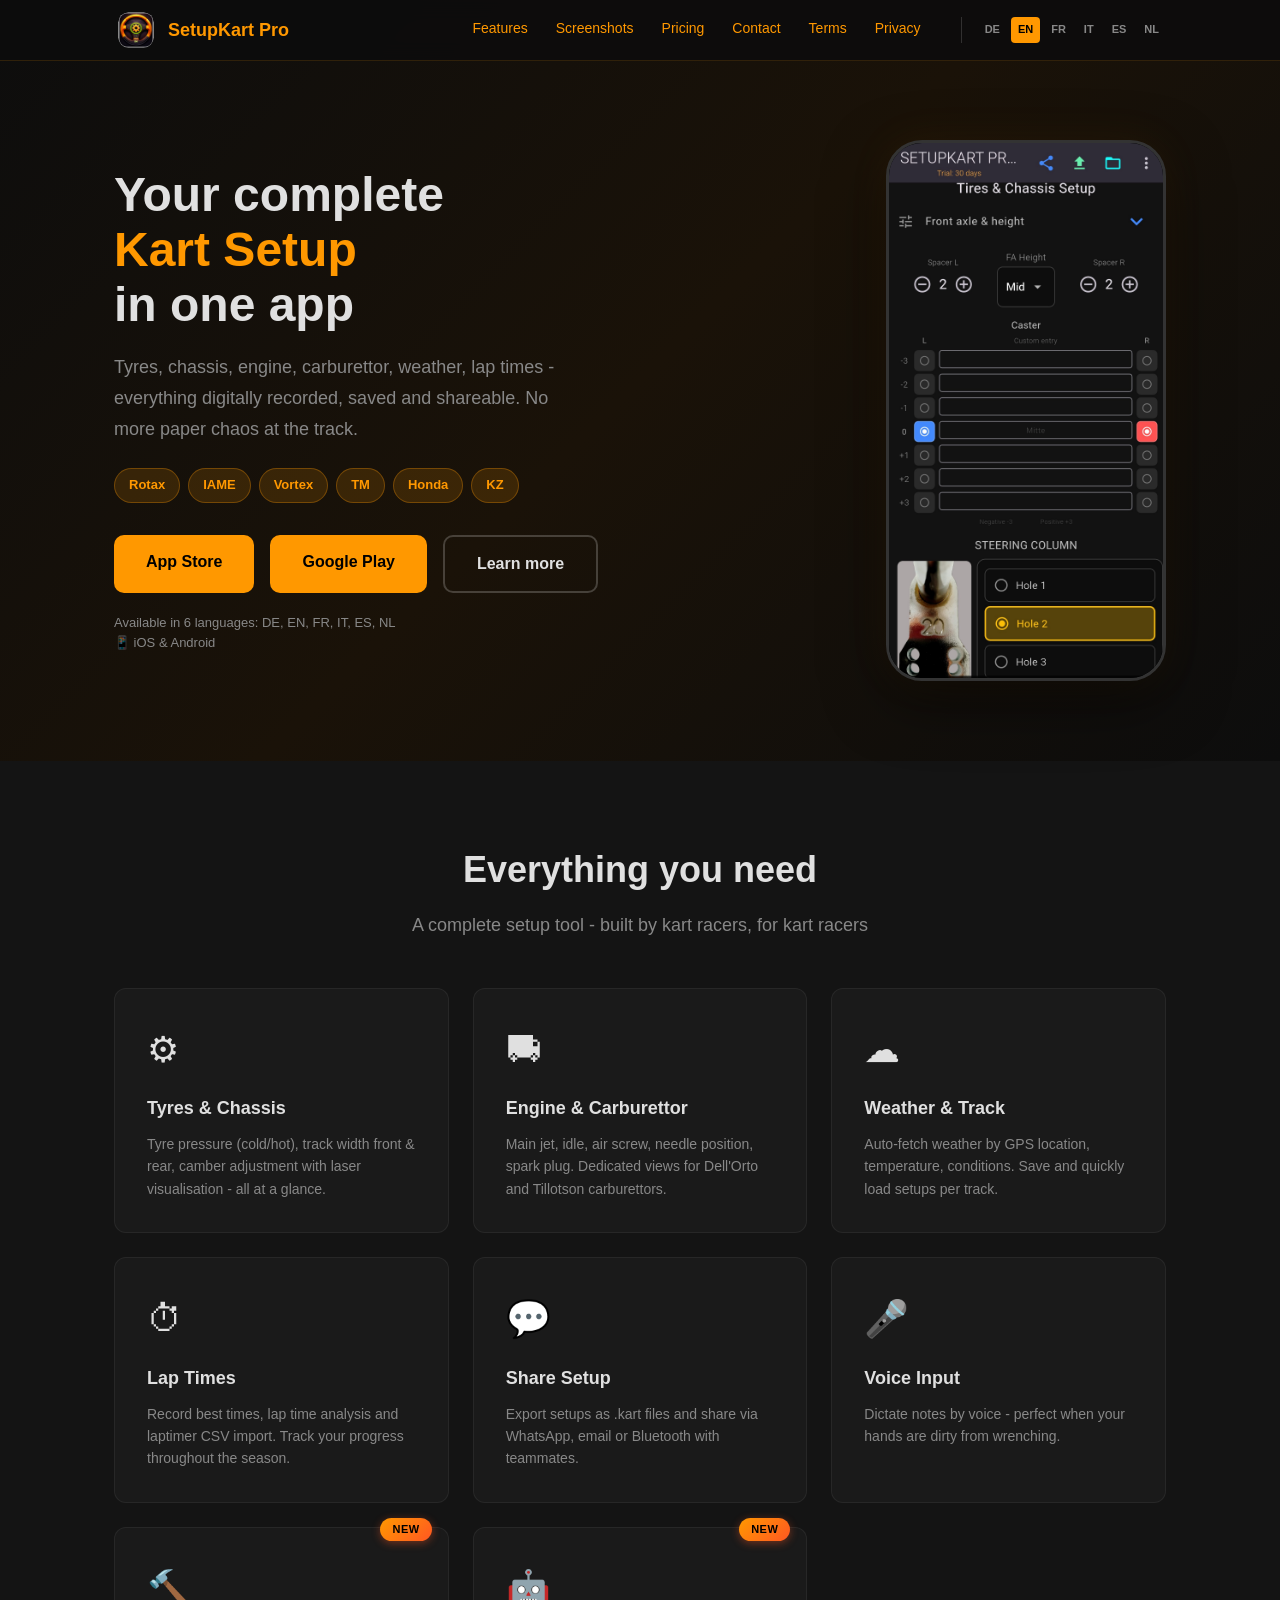
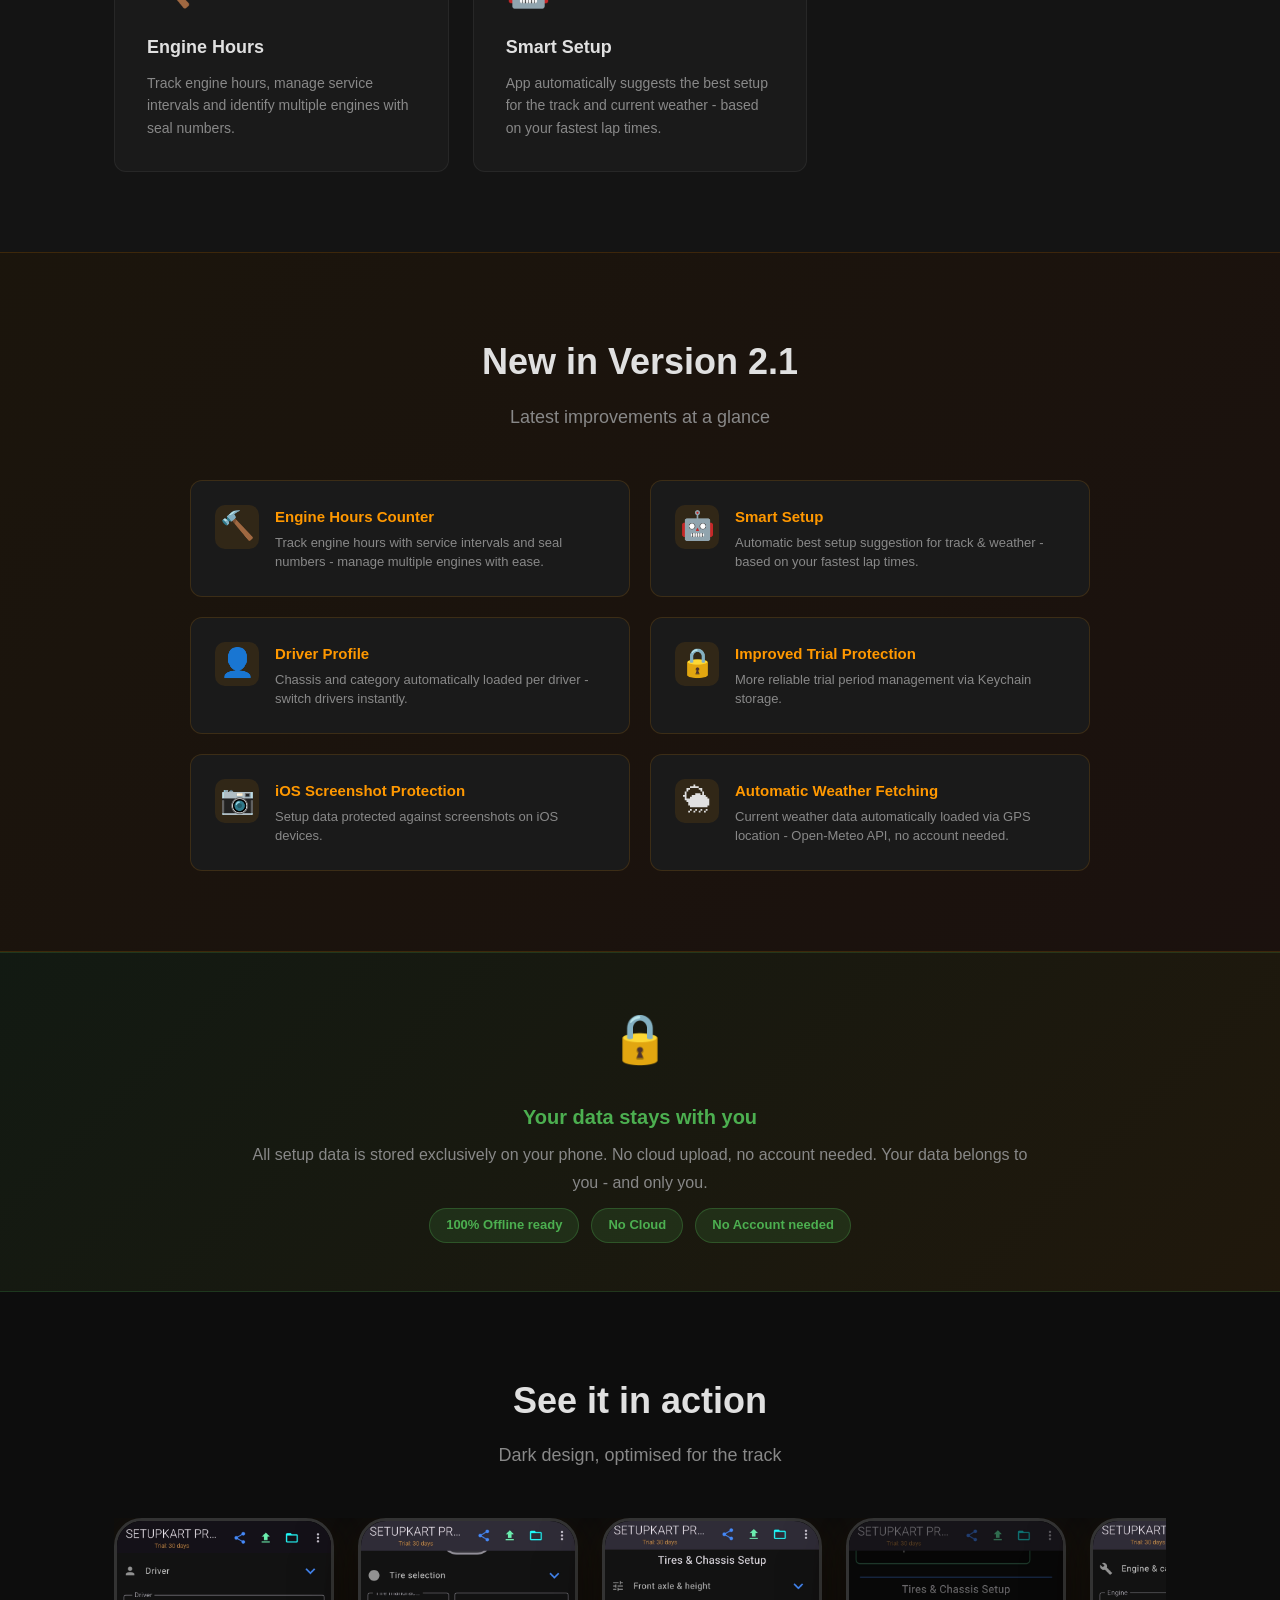
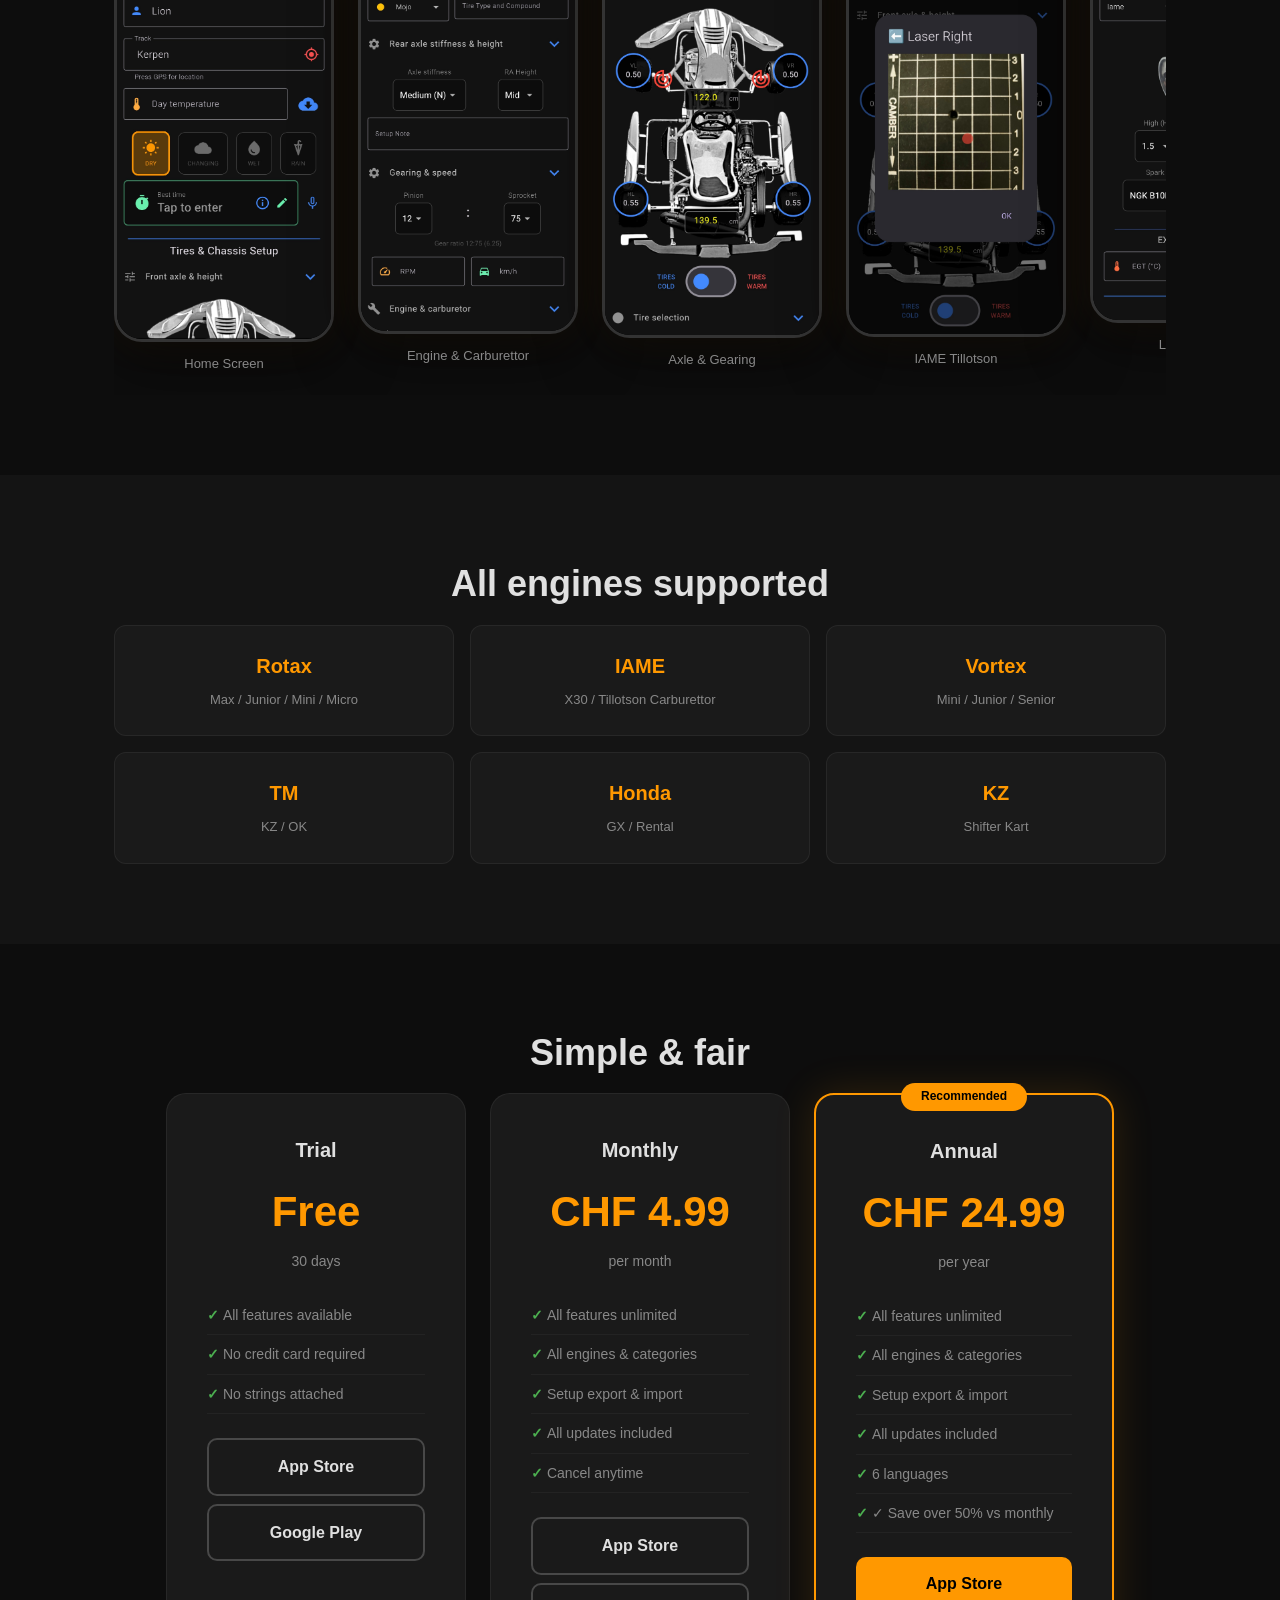
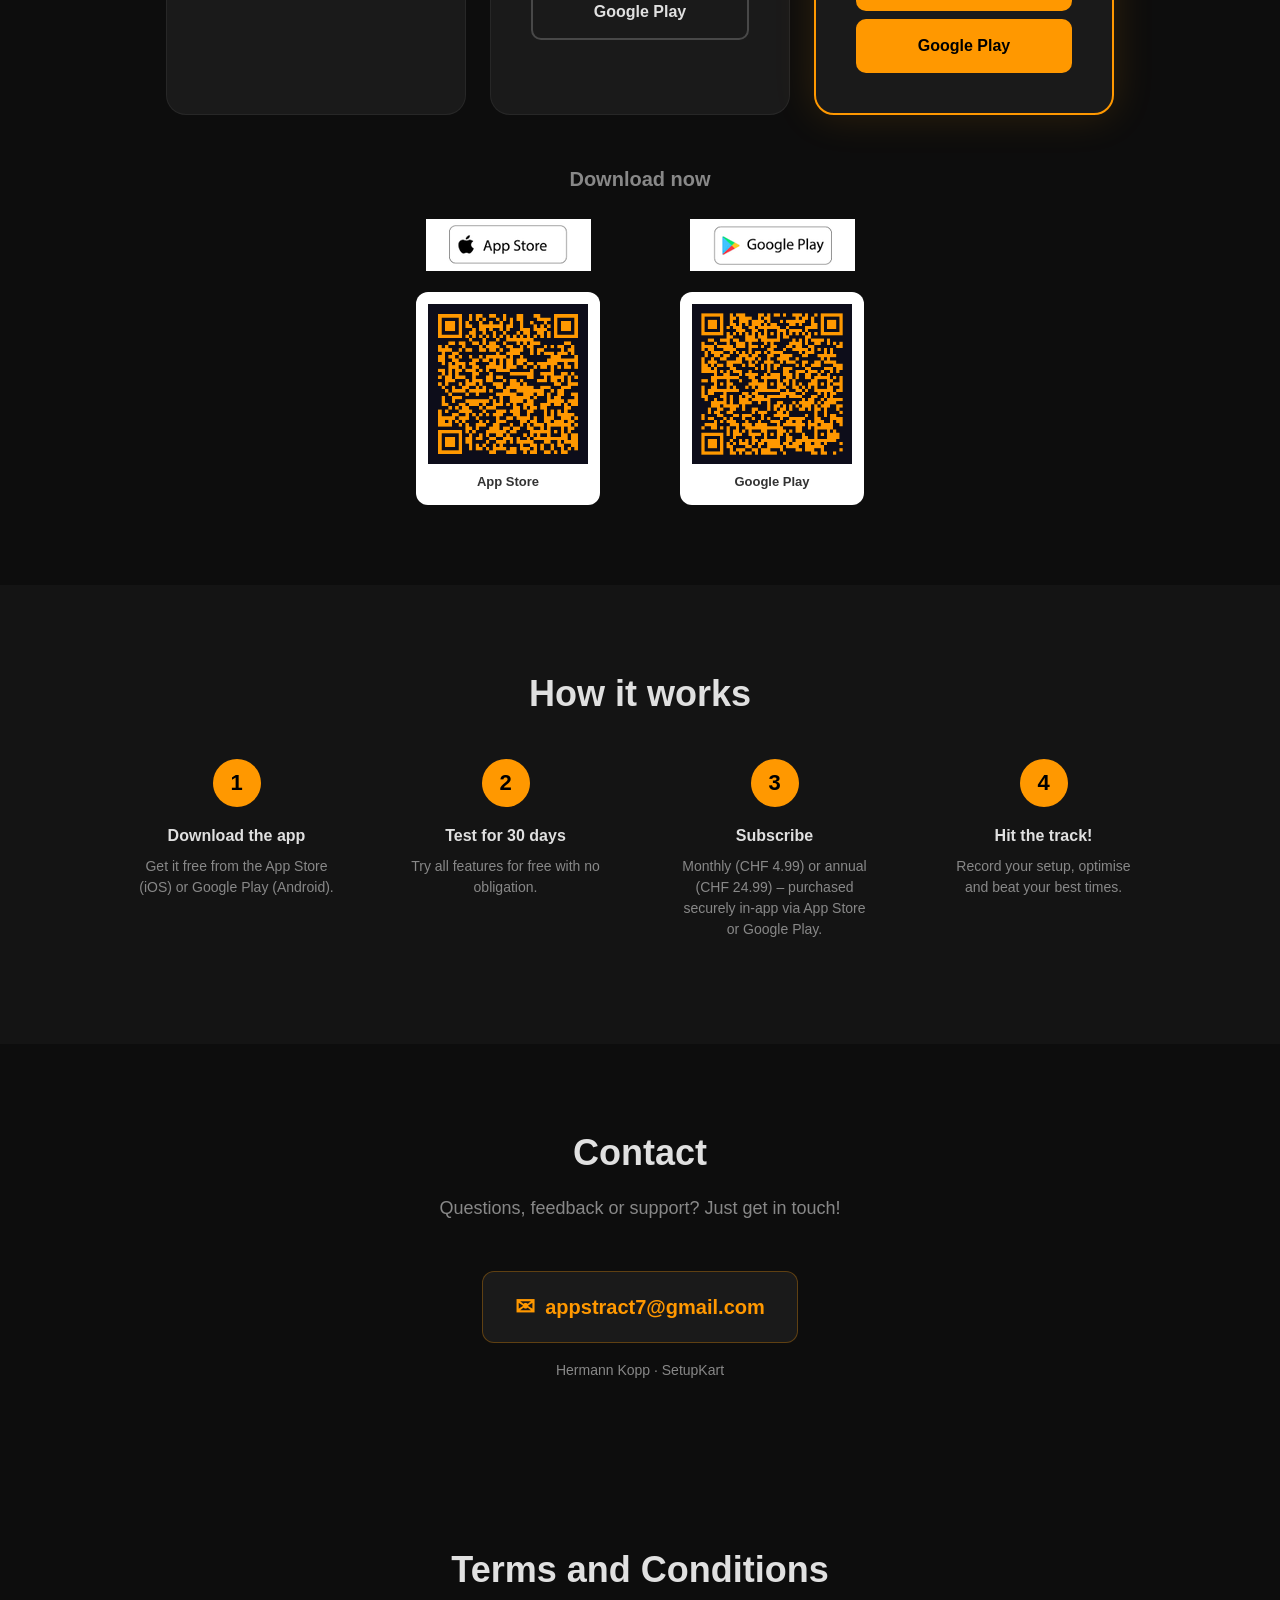
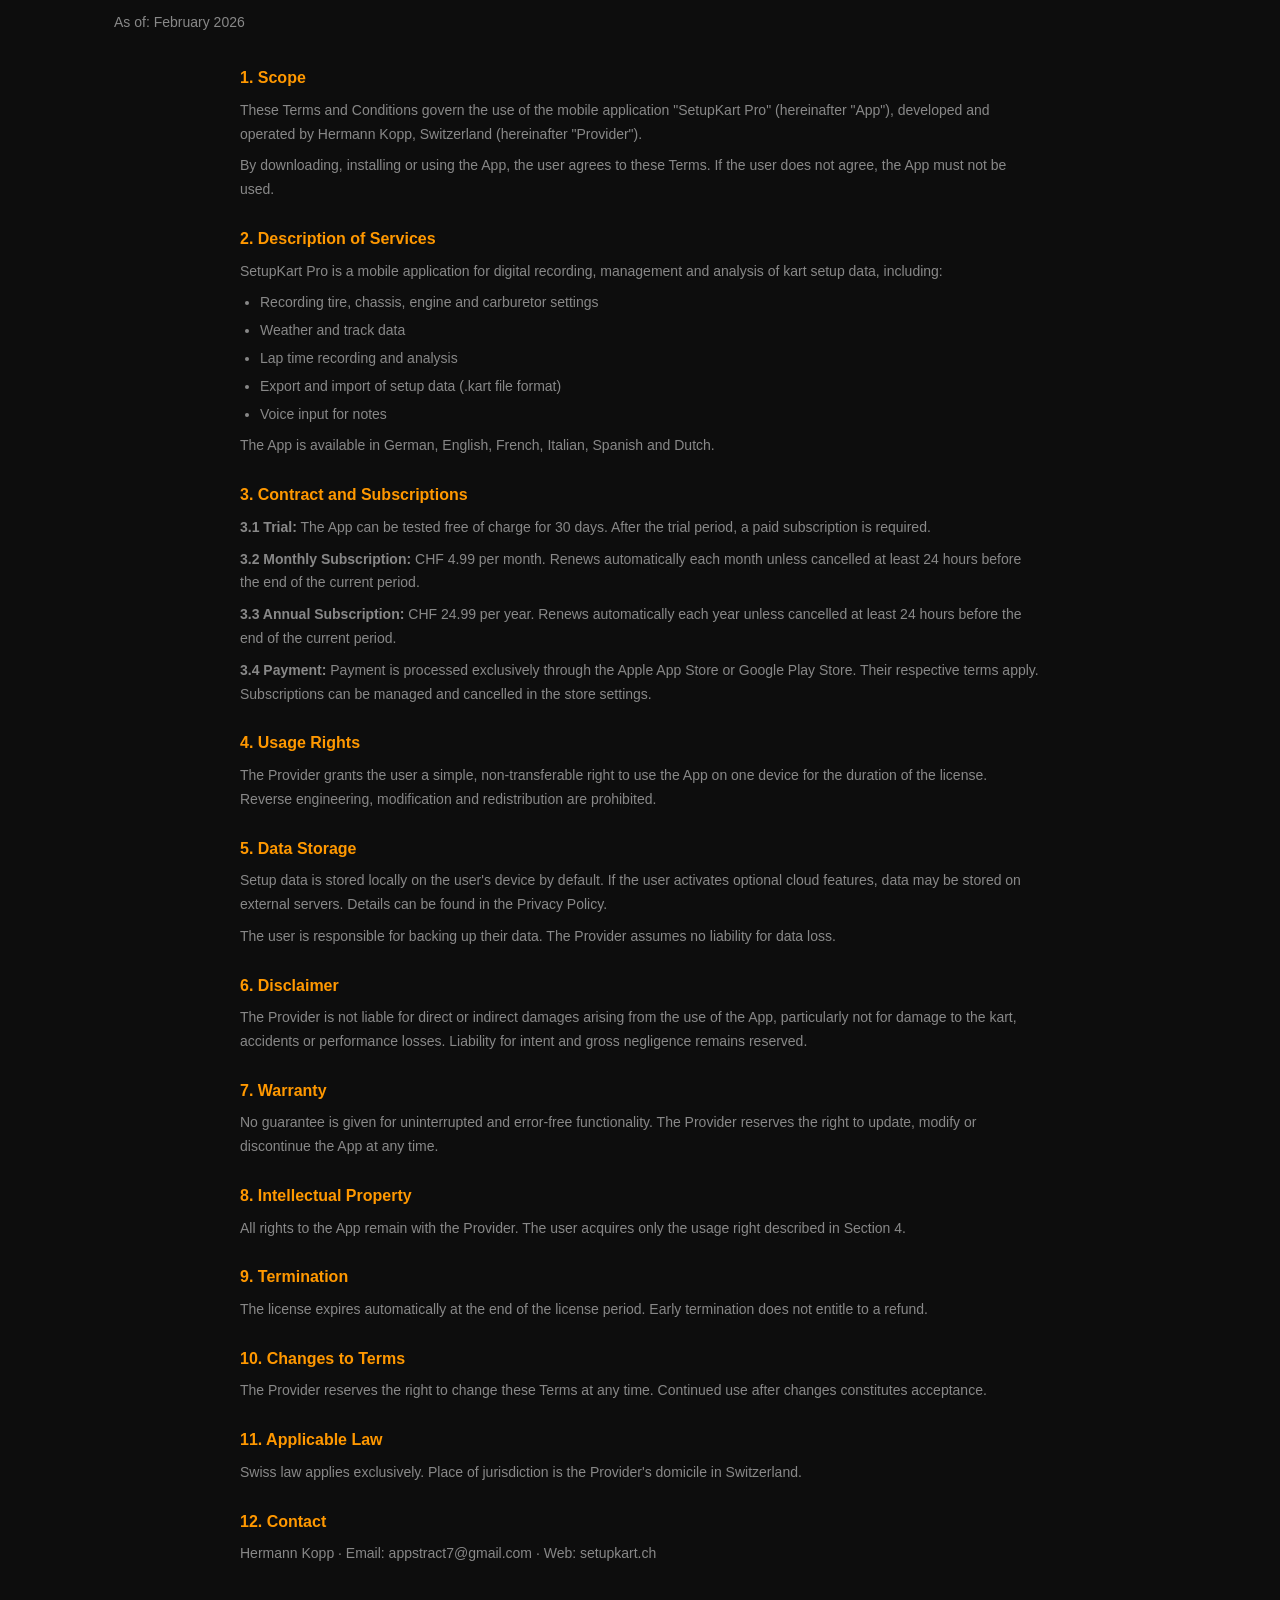
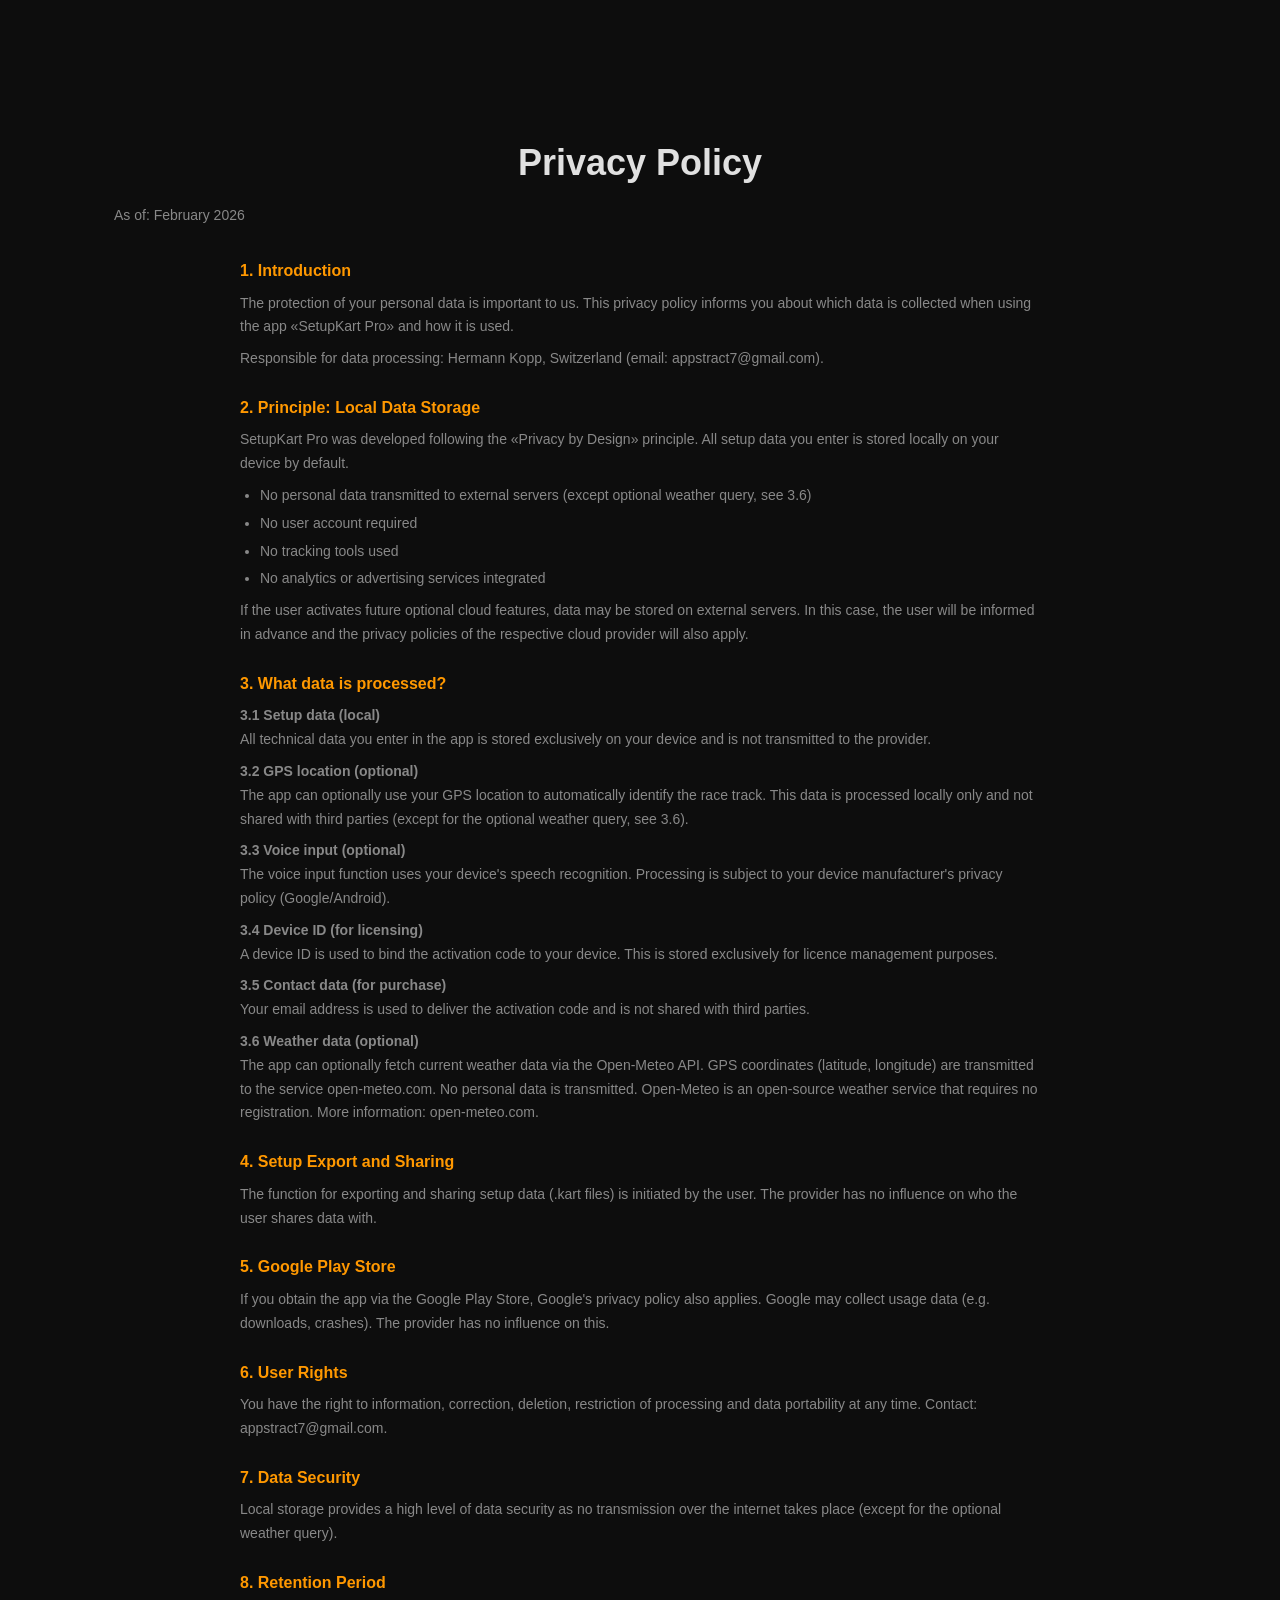
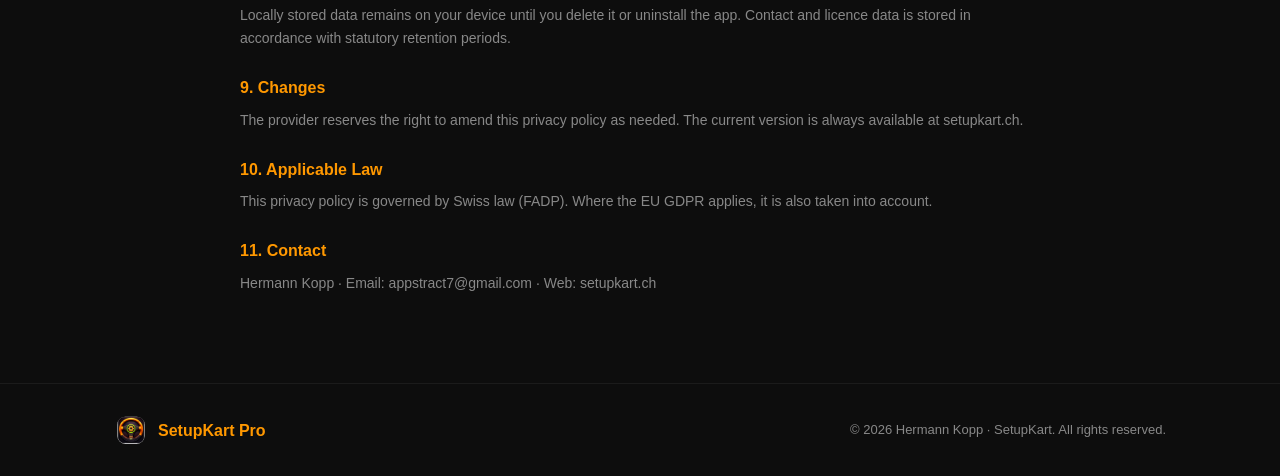
==== commit ab12c54d: "QR-Codes: weisser Hintergrund, grösser (160px), nebeneinander Co-Authored-By: Claude Sonnet 4.6 <nor" ====
--- a/en.html
+++ b/en.html
@@ -319,7 +319,7 @@
                         <img src="badge_appstore.png" alt="Download on the App Store" style="height:52px;">
                     </a>
                     <div class="qr-wrapper">
-                        <img src="qr_appstore.png" alt="App Store QR Code" style="width:110px;height:110px;">
+                        <img src="qr_appstore.png" alt="App Store QR Code" style="width:160px;height:160px;">
                         <p class="qr-label">App Store</p>
                     </div>
                 </div>
@@ -328,7 +328,7 @@
                         <img src="badge_playstore.png" alt="Get it on Google Play" style="height:52px;">
                     </a>
                     <div class="qr-wrapper">
-                        <img src="qr_playstore.png" alt="Google Play QR Code" style="width:110px;height:110px;">
+                        <img src="qr_playstore.png" alt="Google Play QR Code" style="width:160px;height:160px;">
                         <p class="qr-label">Google Play</p>
                     </div>
                 </div>
--- a/style.css
+++ b/style.css
@@ -585,28 +585,37 @@
 .store-buttons {
     display: flex;
     justify-content: center;
-    gap: 64px;
-    flex-wrap: wrap;
+    align-items: flex-start;
+    gap: 80px;
+    flex-wrap: nowrap;
 }
 
 .store-item {
     display: flex;
     flex-direction: column;
     align-items: center;
-    gap: 12px;
+    gap: 14px;
 }
 
 .qr-wrapper {
     display: flex;
     flex-direction: column;
     align-items: center;
-    gap: 6px;
+    gap: 8px;
+    background: #fff;
+    border-radius: 12px;
+    padding: 12px;
+}
+
+.qr-wrapper img {
+    display: block;
 }
 
 .qr-label {
-    font-size: 12px;
-    color: var(--text-muted);
+    font-size: 13px;
+    color: #333;
     margin: 0;
+    font-weight: 600;
 }
 
 /* --- How it Works --- */
@@ -935,8 +944,7 @@
     }
 
     .store-buttons {
-        flex-direction: column;
-        align-items: center;
+        flex-wrap: wrap;
         gap: 32px;
     }
 
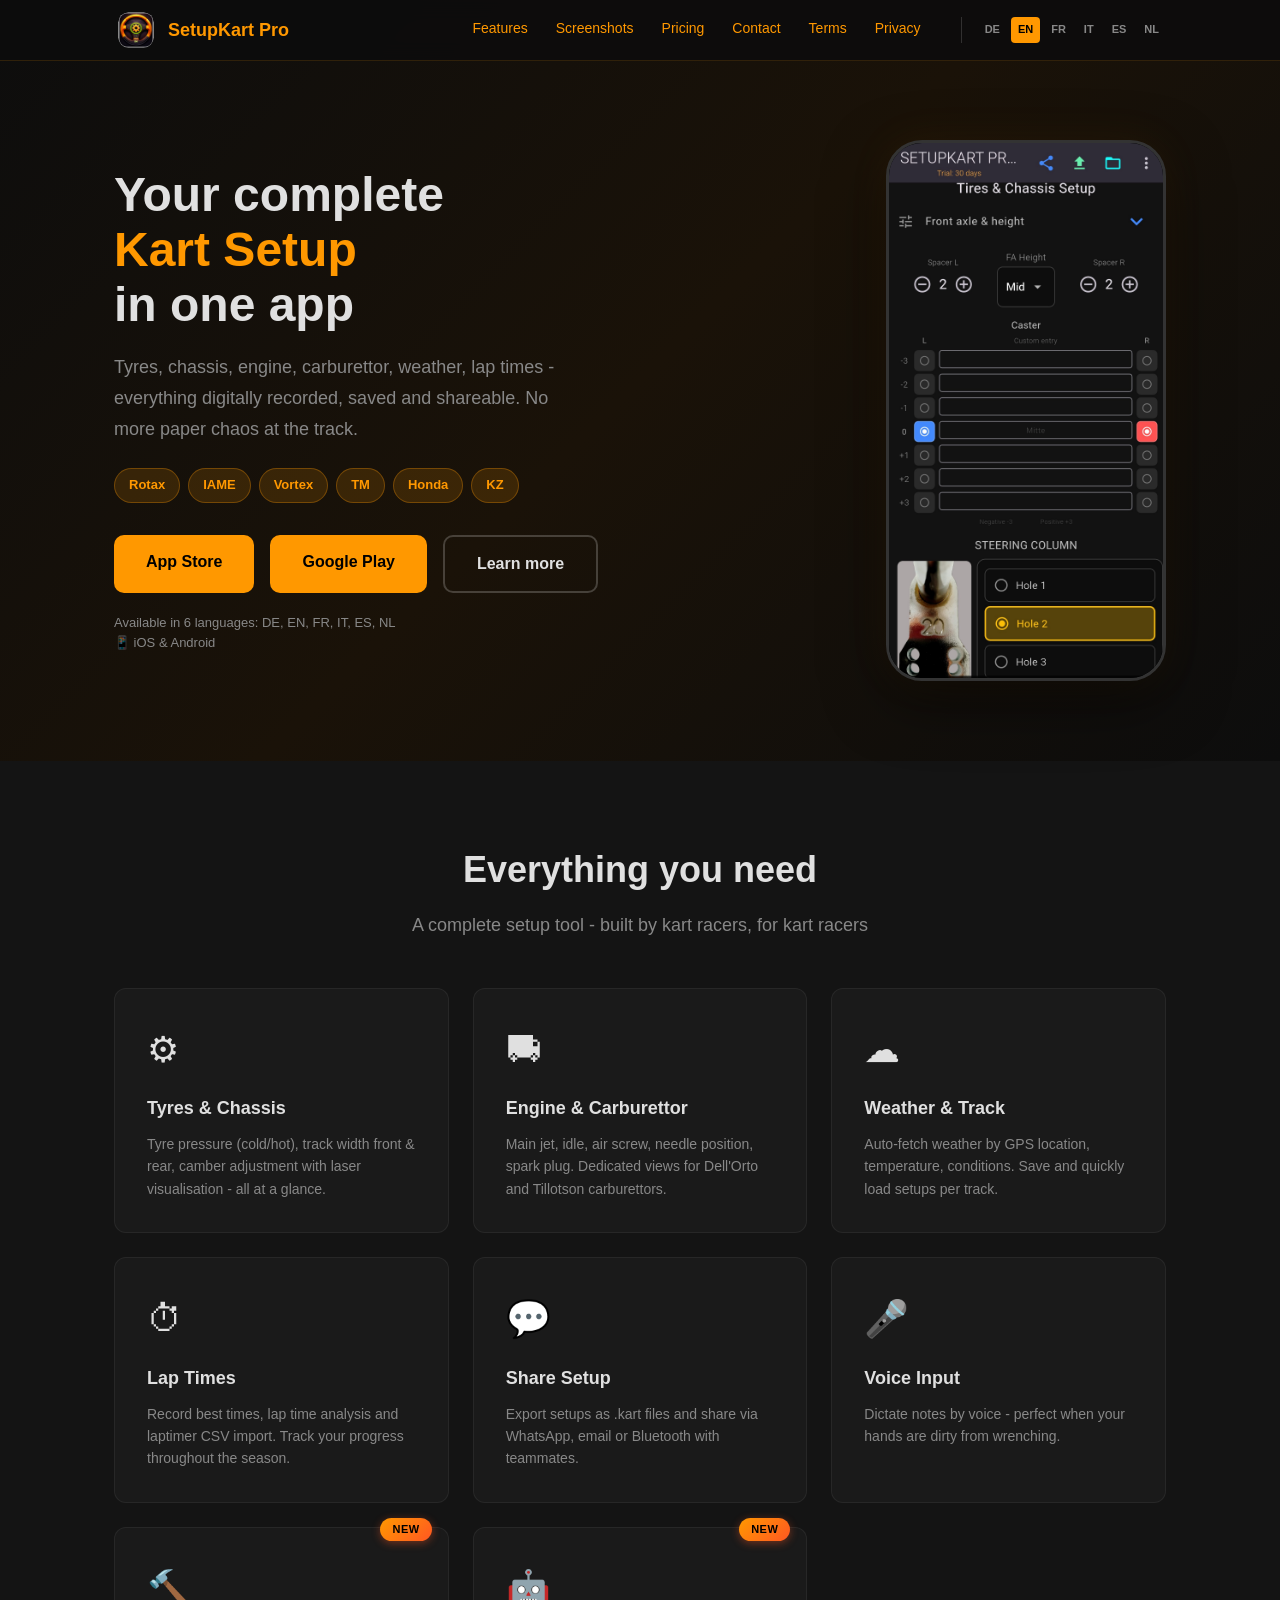
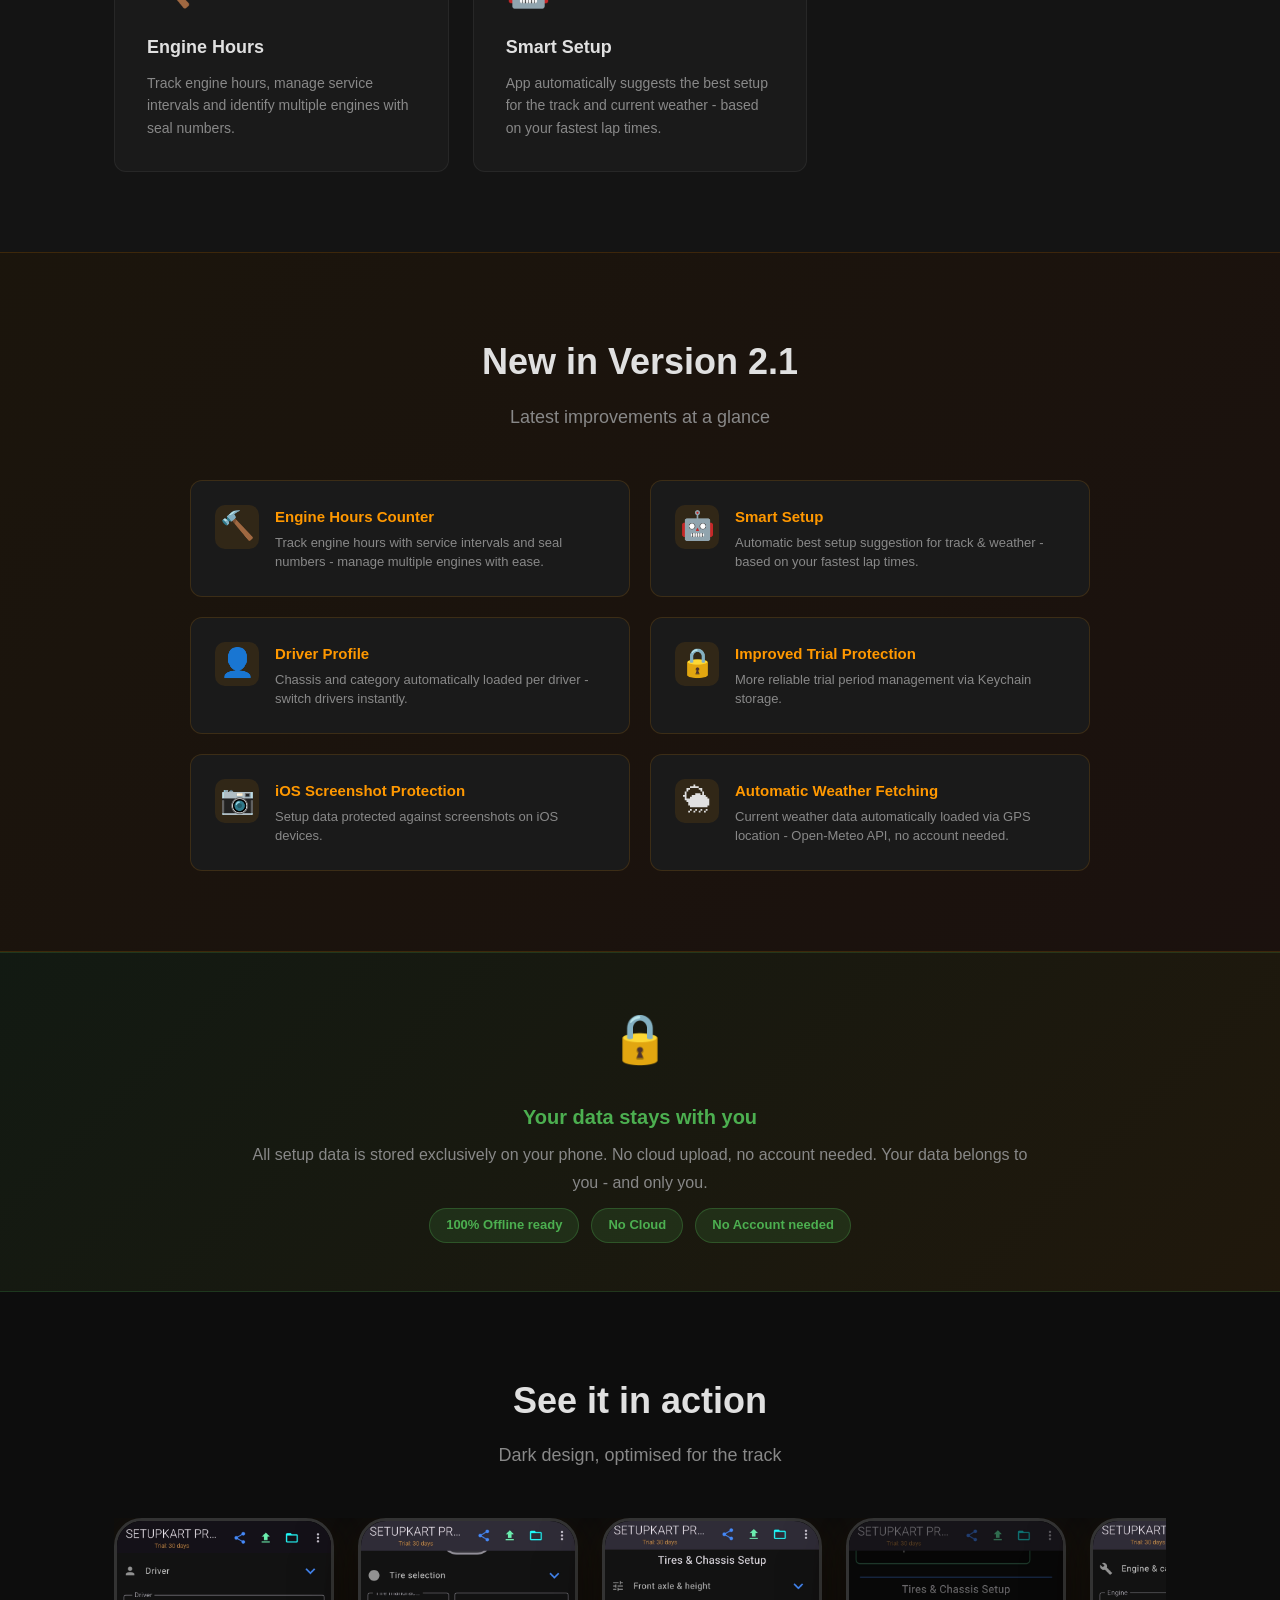
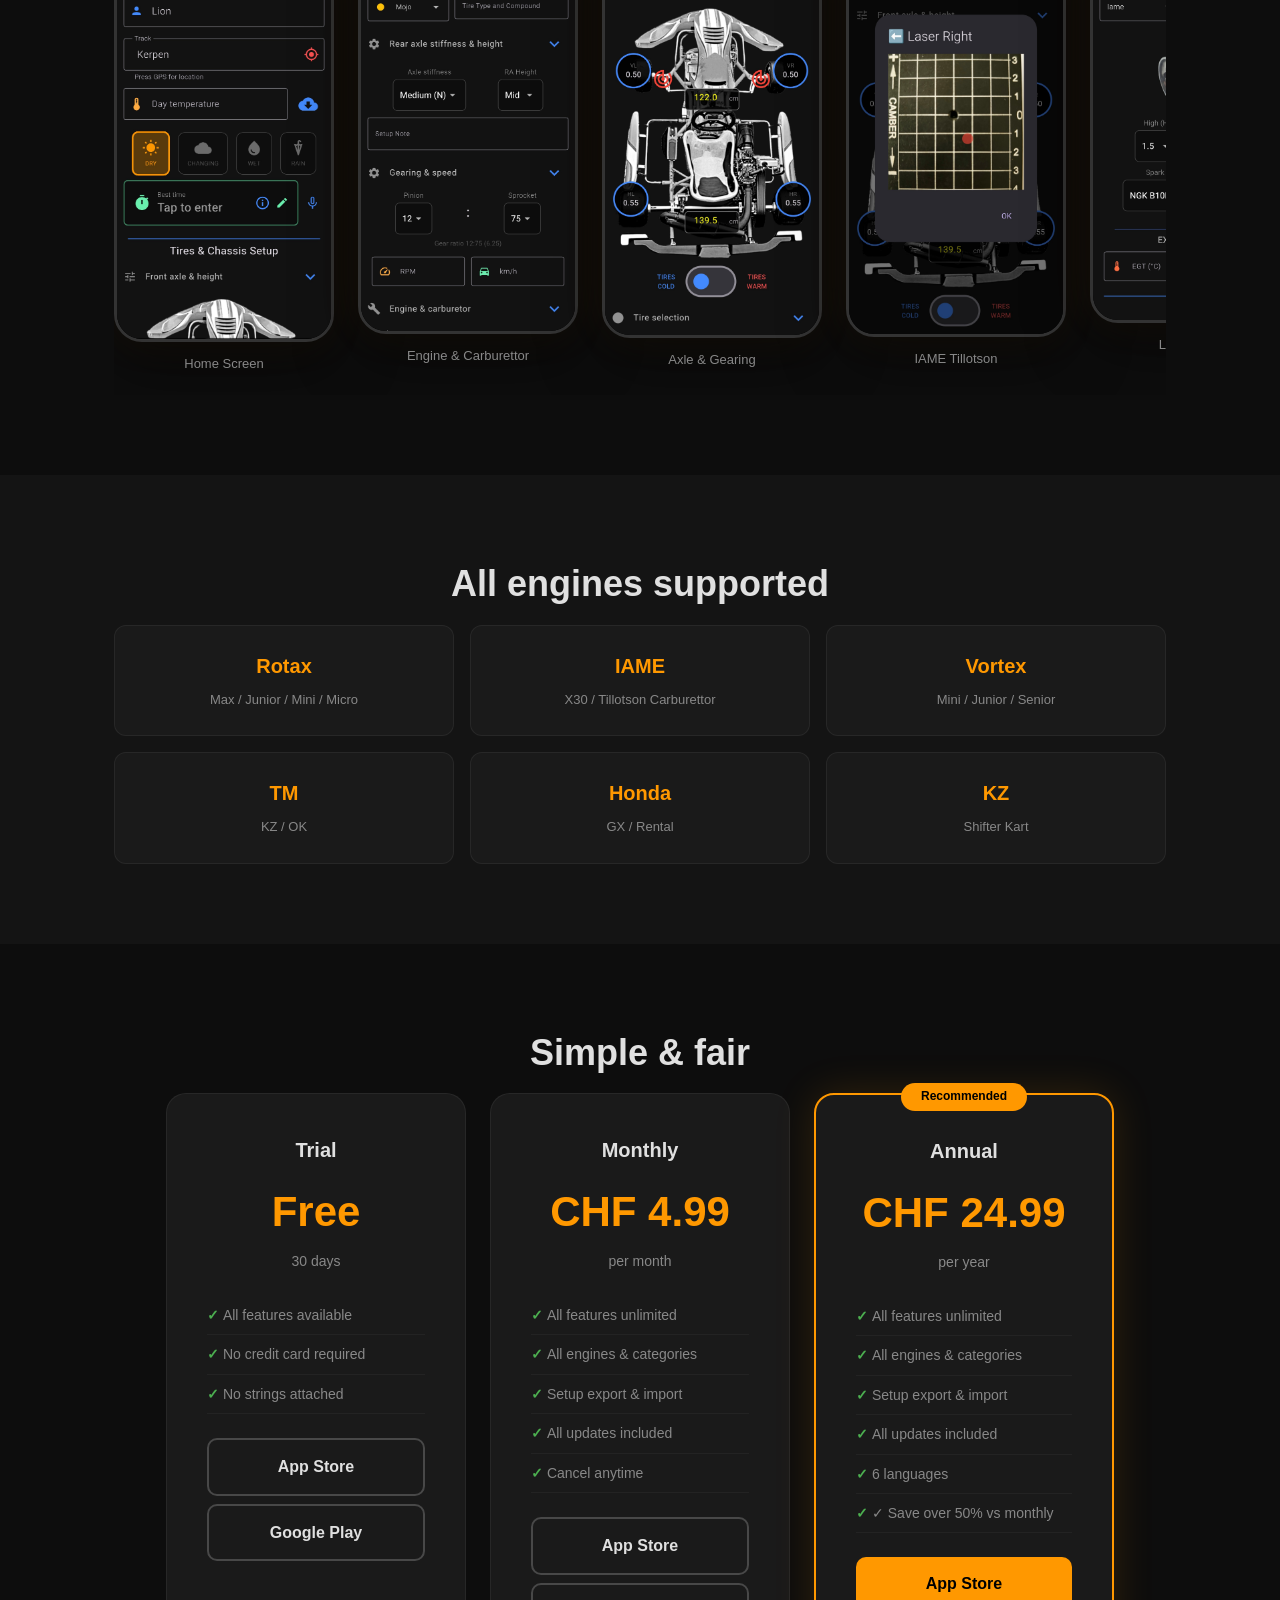
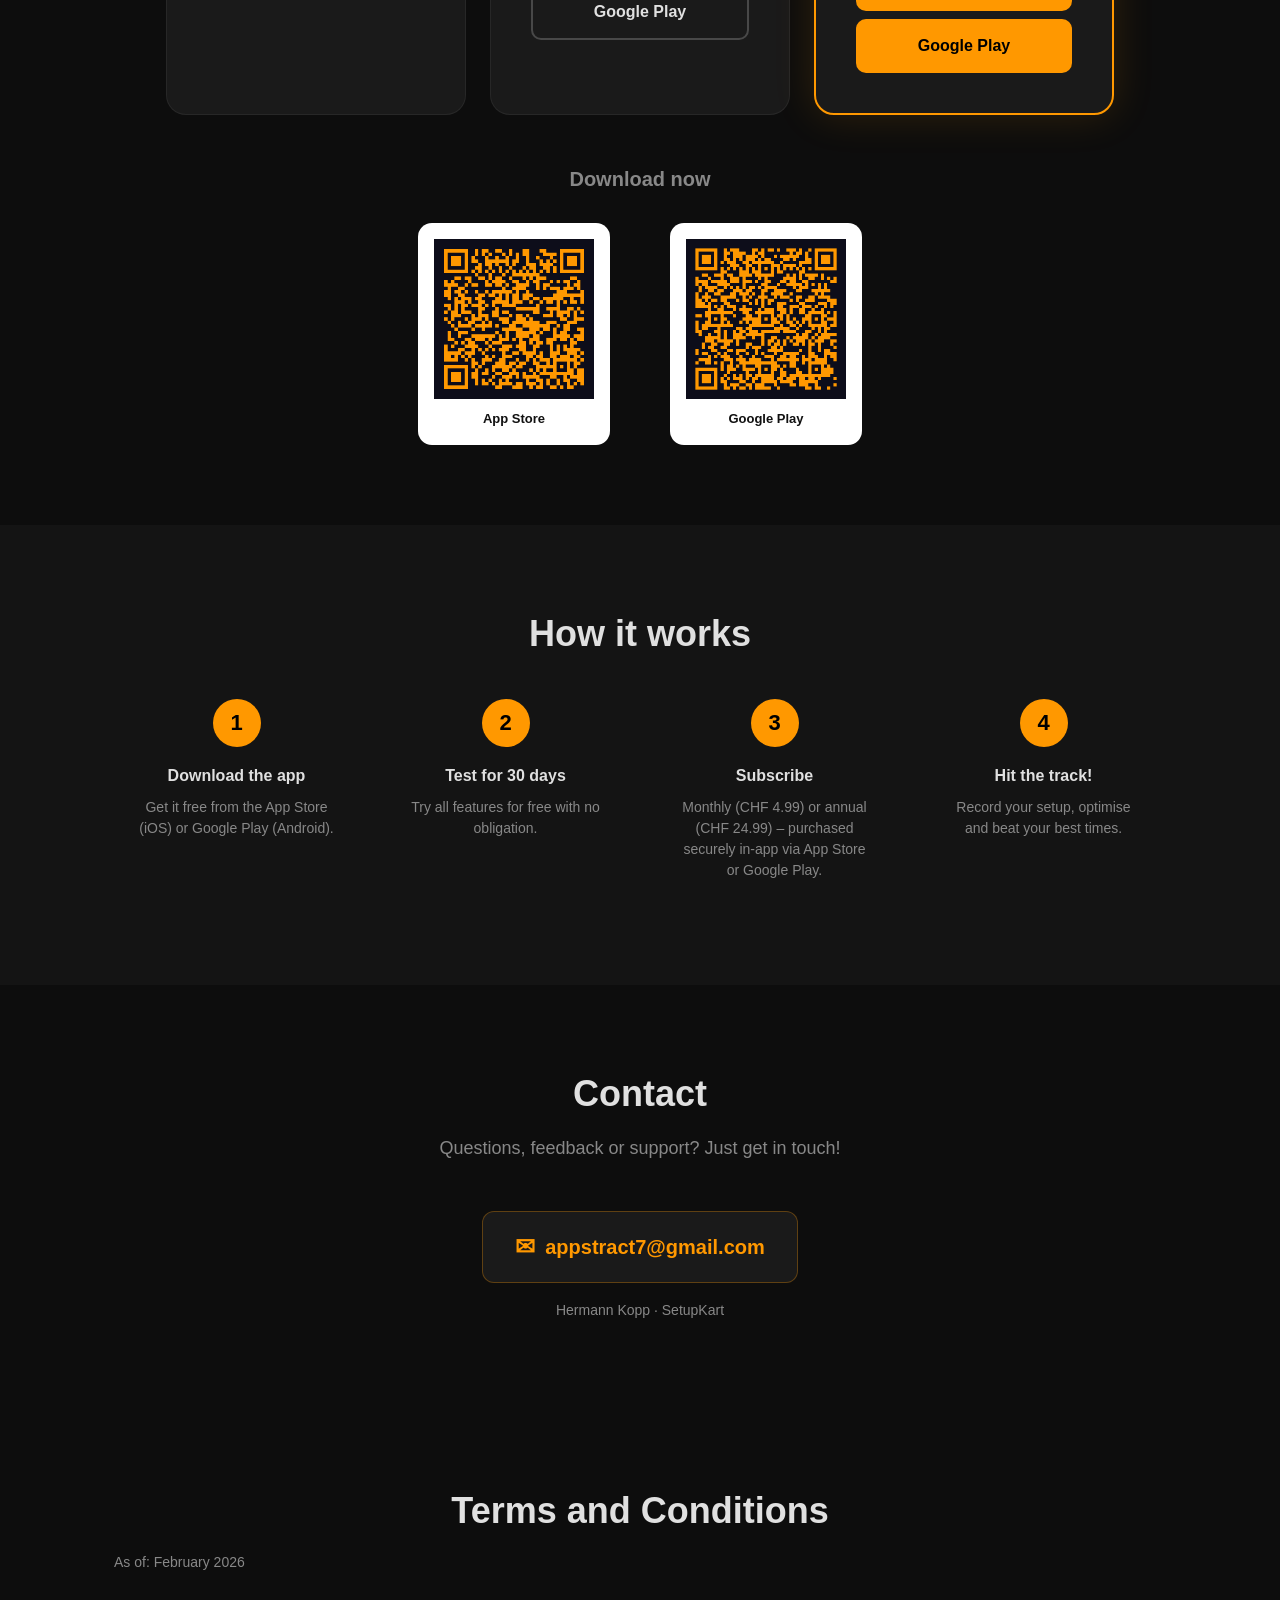
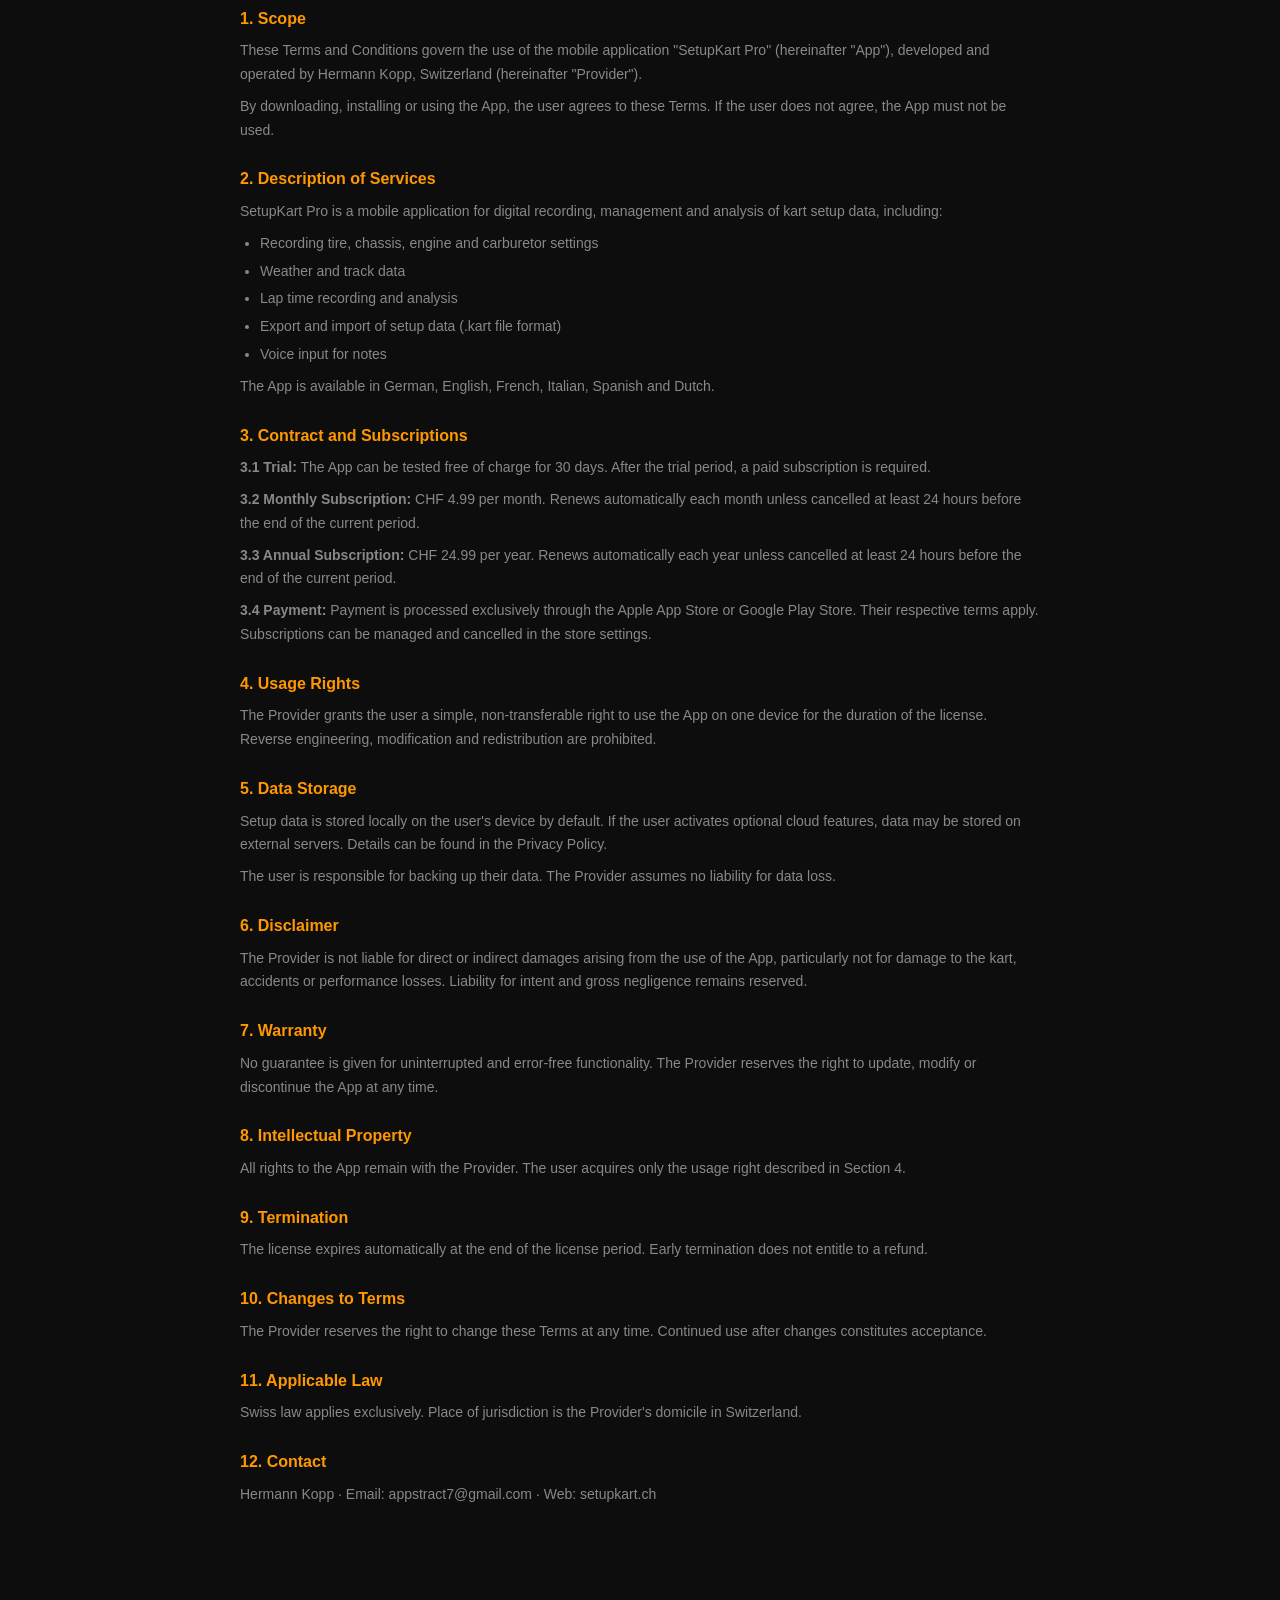
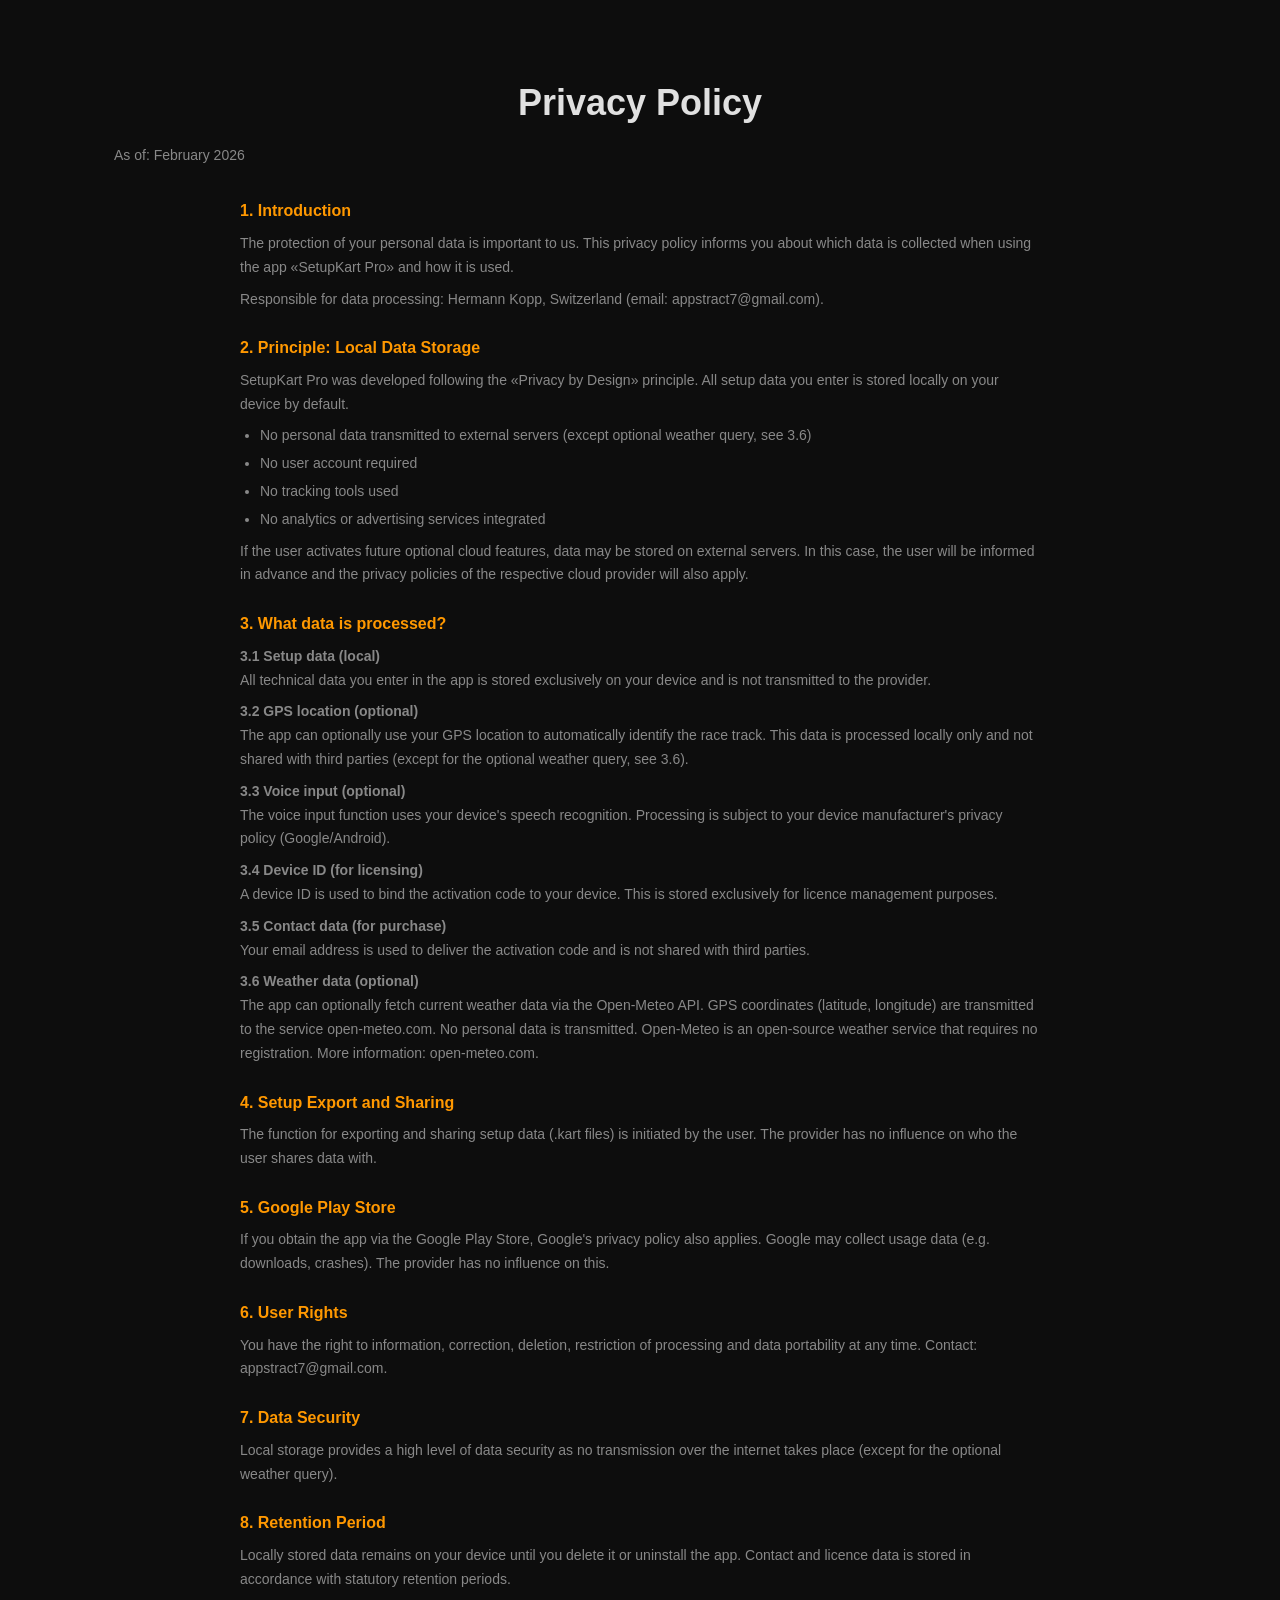
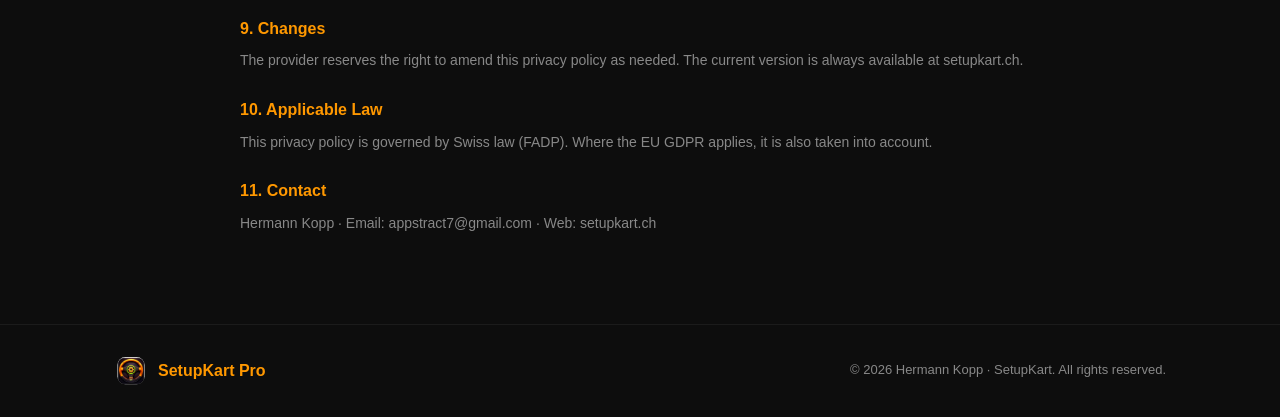
==== commit b4ae5699: "QR-Codes: einfache Reihe nebeneinander, weiss, ohne Badges Co-Authored-By: Claude Sonnet 4.6 <norepl" ====
--- a/en.html
+++ b/en.html
@@ -313,25 +313,13 @@
 
         <div class="store-download">
             <h3>Download now</h3>
-            <div class="store-buttons">
-                <div class="store-item">
-                    <a href="https://apps.apple.com/app/setupkart-pro/id6761076873" target="_blank">
-                        <img src="badge_appstore.png" alt="Download on the App Store" style="height:52px;">
-                    </a>
-                    <div class="qr-wrapper">
-                        <img src="qr_appstore.png" alt="App Store QR Code" style="width:160px;height:160px;">
-                        <p class="qr-label">App Store</p>
-                    </div>
-                </div>
-                <div class="store-item">
-                    <a href="https://play.google.com/store/apps/details?id=com.kartsetup.pro" target="_blank">
-                        <img src="badge_playstore.png" alt="Get it on Google Play" style="height:52px;">
-                    </a>
-                    <div class="qr-wrapper">
-                        <img src="qr_playstore.png" alt="Google Play QR Code" style="width:160px;height:160px;">
-                        <p class="qr-label">Google Play</p>
-                    </div>
-                </div>
+            <div class="qr-row">
+                <a href="https://apps.apple.com/app/setupkart-pro/id6761076873" target="_blank">
+                    <div class="qr-box"><img src="qr_appstore.png" alt="App Store QR"><p>App Store</p></div>
+                </a>
+                <a href="https://play.google.com/store/apps/details?id=com.kartsetup.pro" target="_blank">
+                    <div class="qr-box"><img src="qr_playstore.png" alt="Google Play QR"><p>Google Play</p></div>
+                </a>
             </div>
         </div>
     </div>
--- a/style.css
+++ b/style.css
@@ -578,44 +578,39 @@
 
 .store-download h3 {
     font-size: 20px;
-    margin-bottom: 24px;
-    color: var(--text-muted);
-}
-
-.store-buttons {
-    display: flex;
+    margin-bottom: 28px;
+    color: var(--text-muted);
+}
+
+.qr-row {
+    display: flex;
+    flex-direction: row;
     justify-content: center;
     align-items: flex-start;
-    gap: 80px;
-    flex-wrap: nowrap;
-}
-
-.store-item {
+    gap: 60px;
+}
+
+.qr-box {
     display: flex;
     flex-direction: column;
     align-items: center;
-    gap: 14px;
-}
-
-.qr-wrapper {
-    display: flex;
-    flex-direction: column;
-    align-items: center;
-    gap: 8px;
-    background: #fff;
-    border-radius: 12px;
-    padding: 12px;
-}
-
-.qr-wrapper img {
+    gap: 10px;
+    background: #ffffff;
+    border-radius: 14px;
+    padding: 16px;
+}
+
+.qr-box img {
     display: block;
-}
-
-.qr-label {
+    width: 160px;
+    height: 160px;
+}
+
+.qr-box p {
+    margin: 0;
     font-size: 13px;
-    color: #333;
-    margin: 0;
-    font-weight: 600;
+    font-weight: 700;
+    color: #111;
 }
 
 /* --- How it Works --- */
@@ -943,9 +938,8 @@
         max-width: 340px;
     }
 
-    .store-buttons {
-        flex-wrap: wrap;
-        gap: 32px;
+    .qr-row {
+        gap: 24px;
     }
 
     .steps {
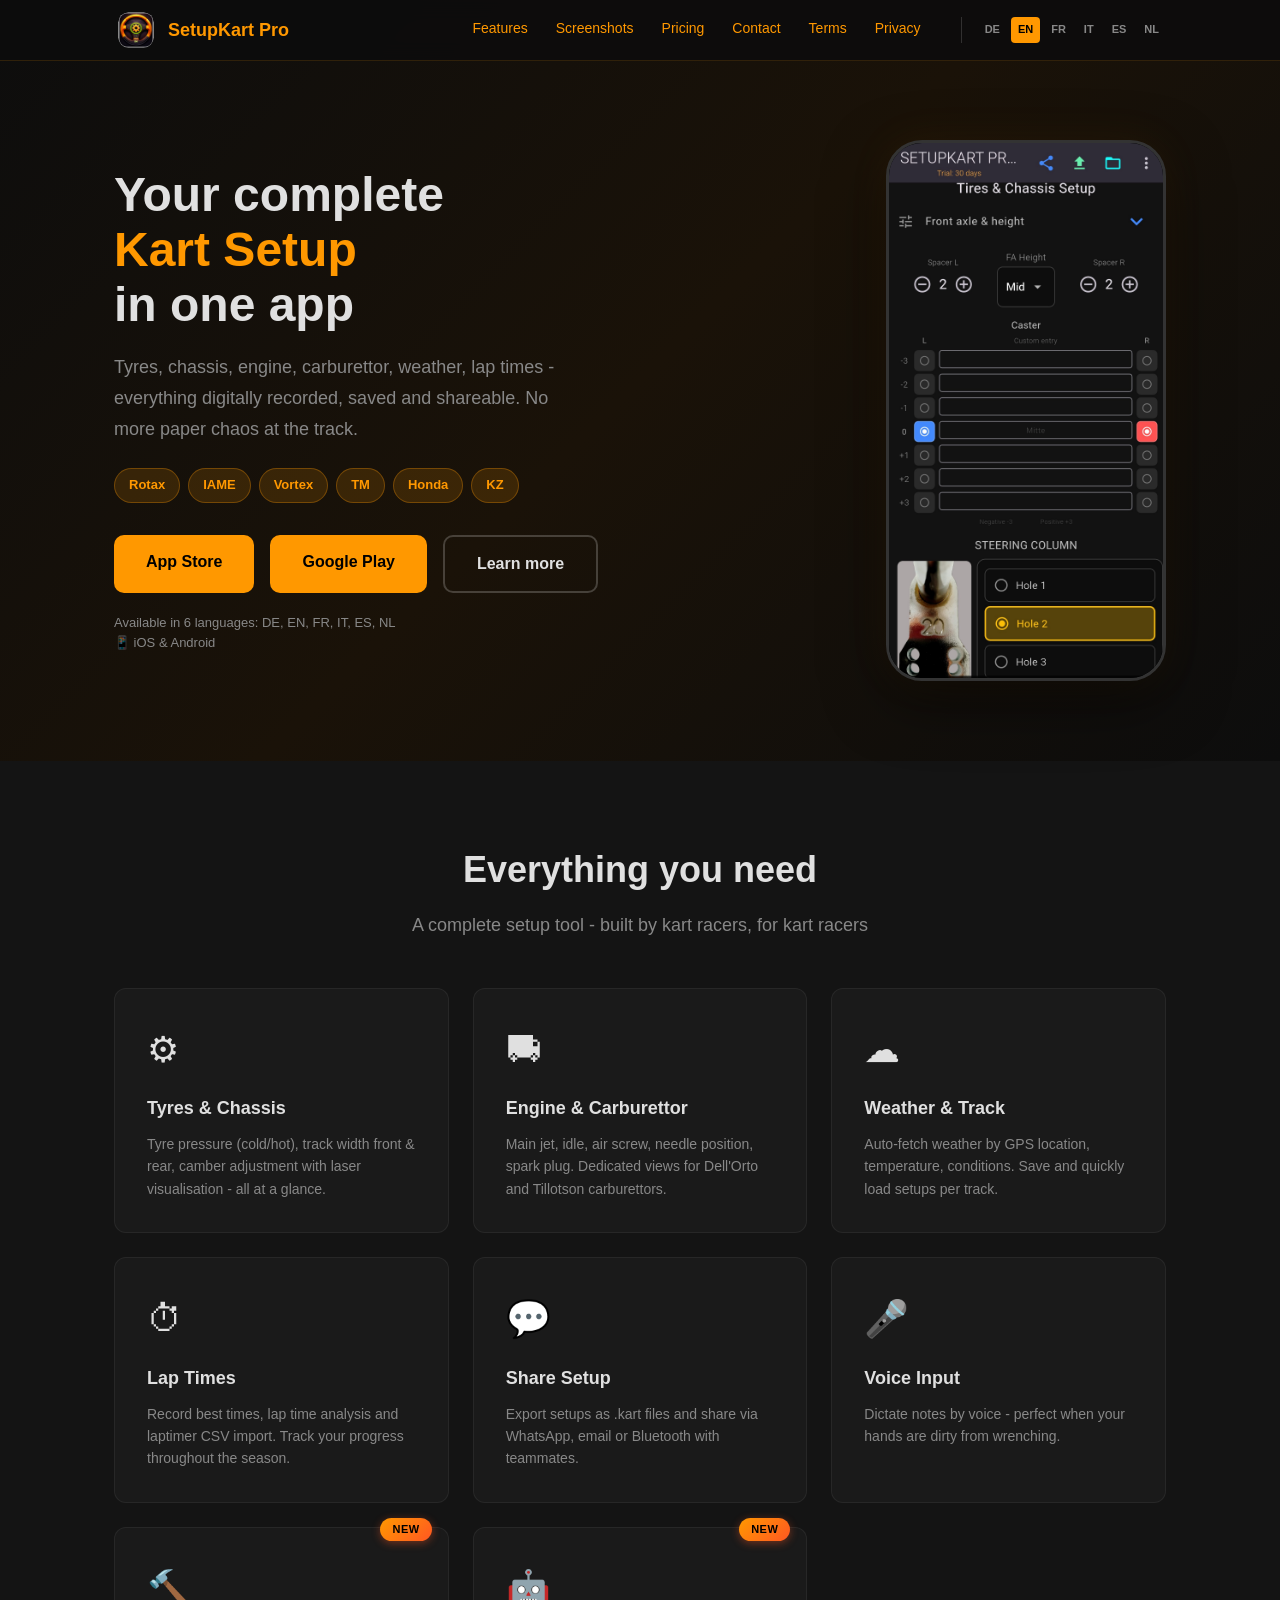
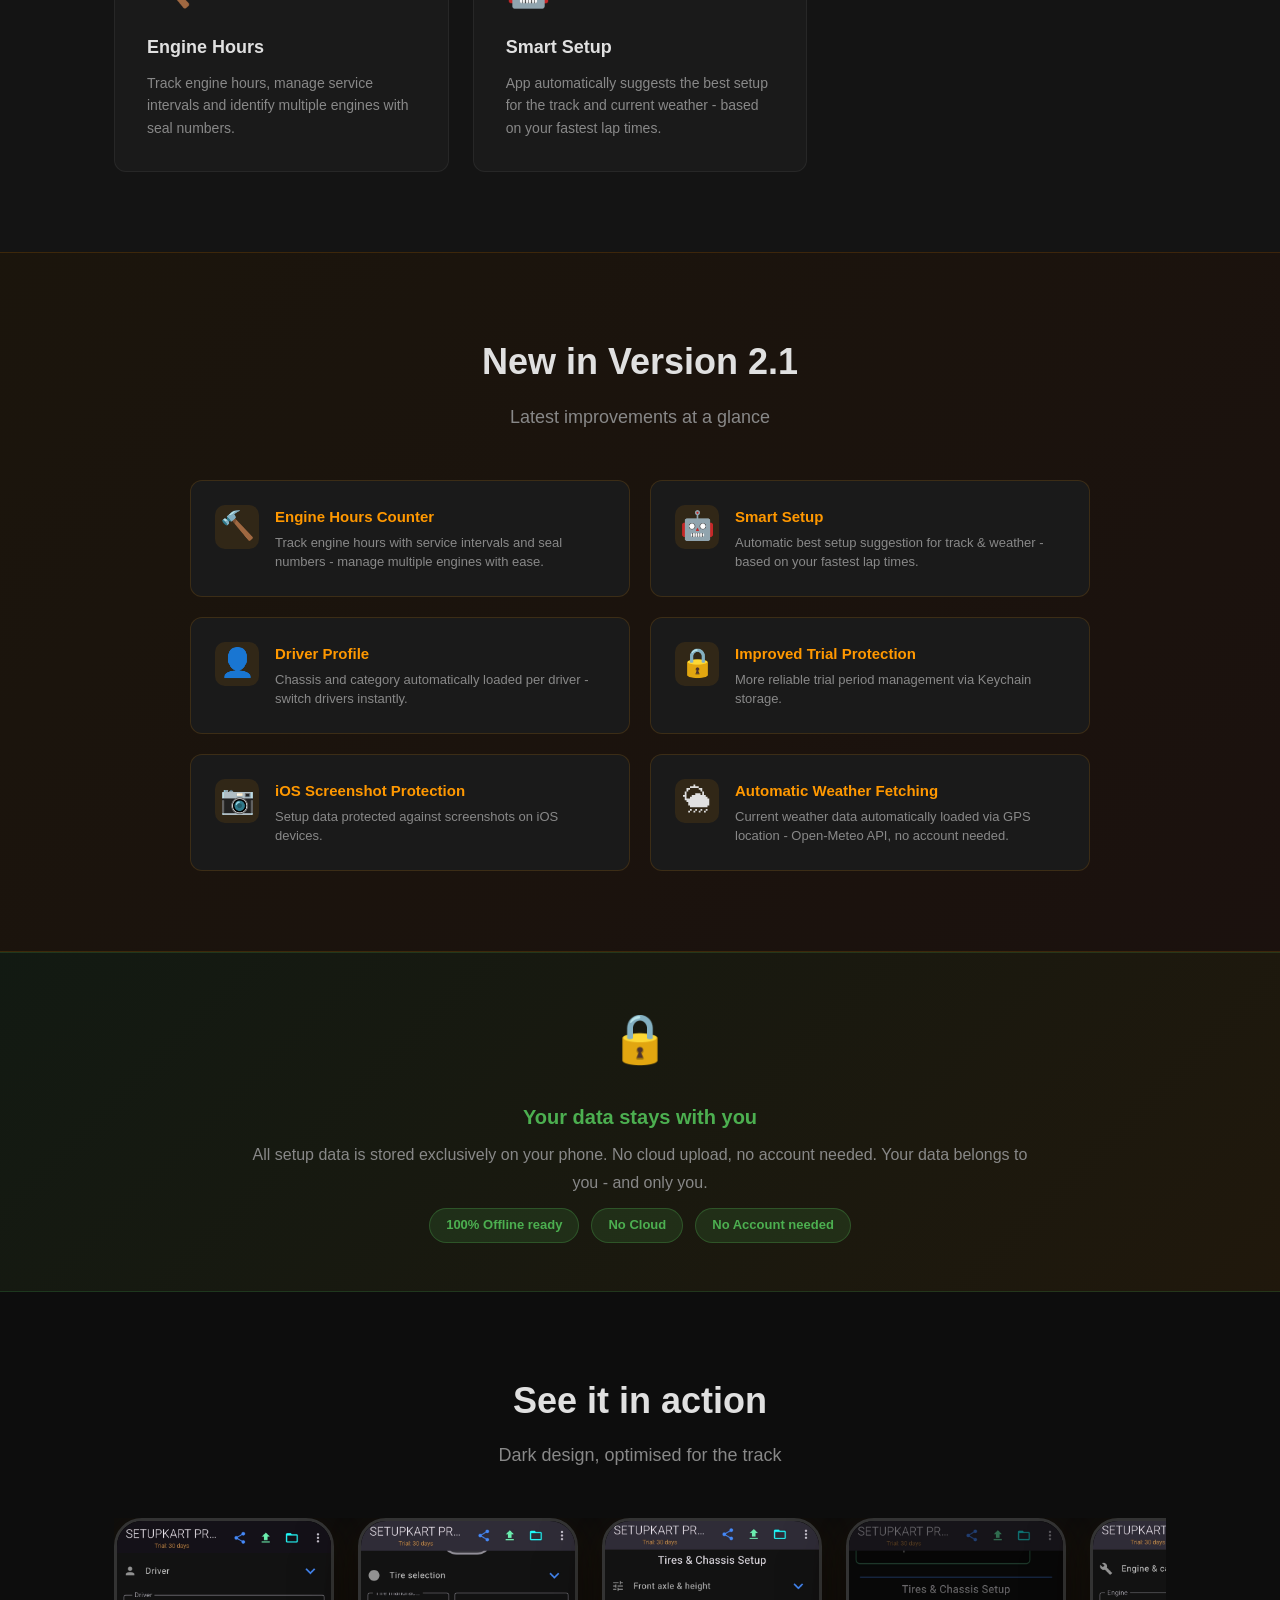
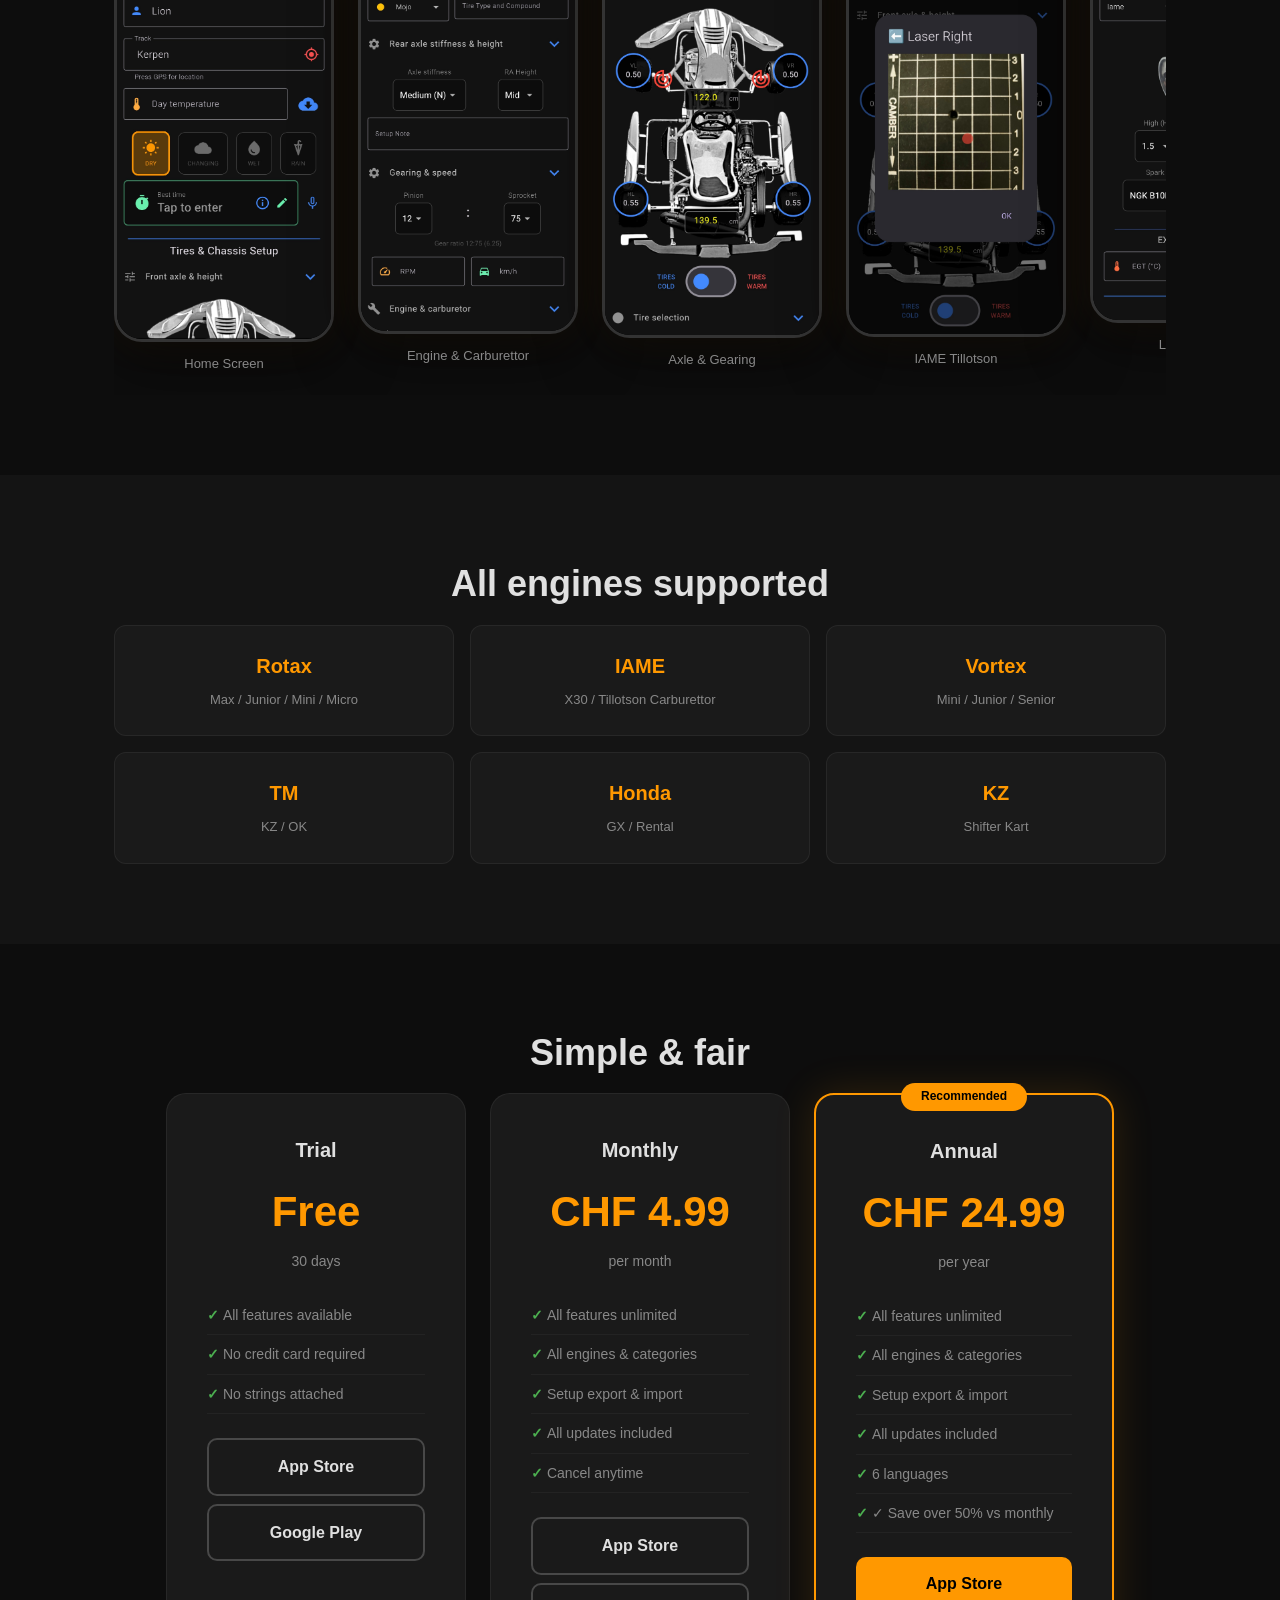
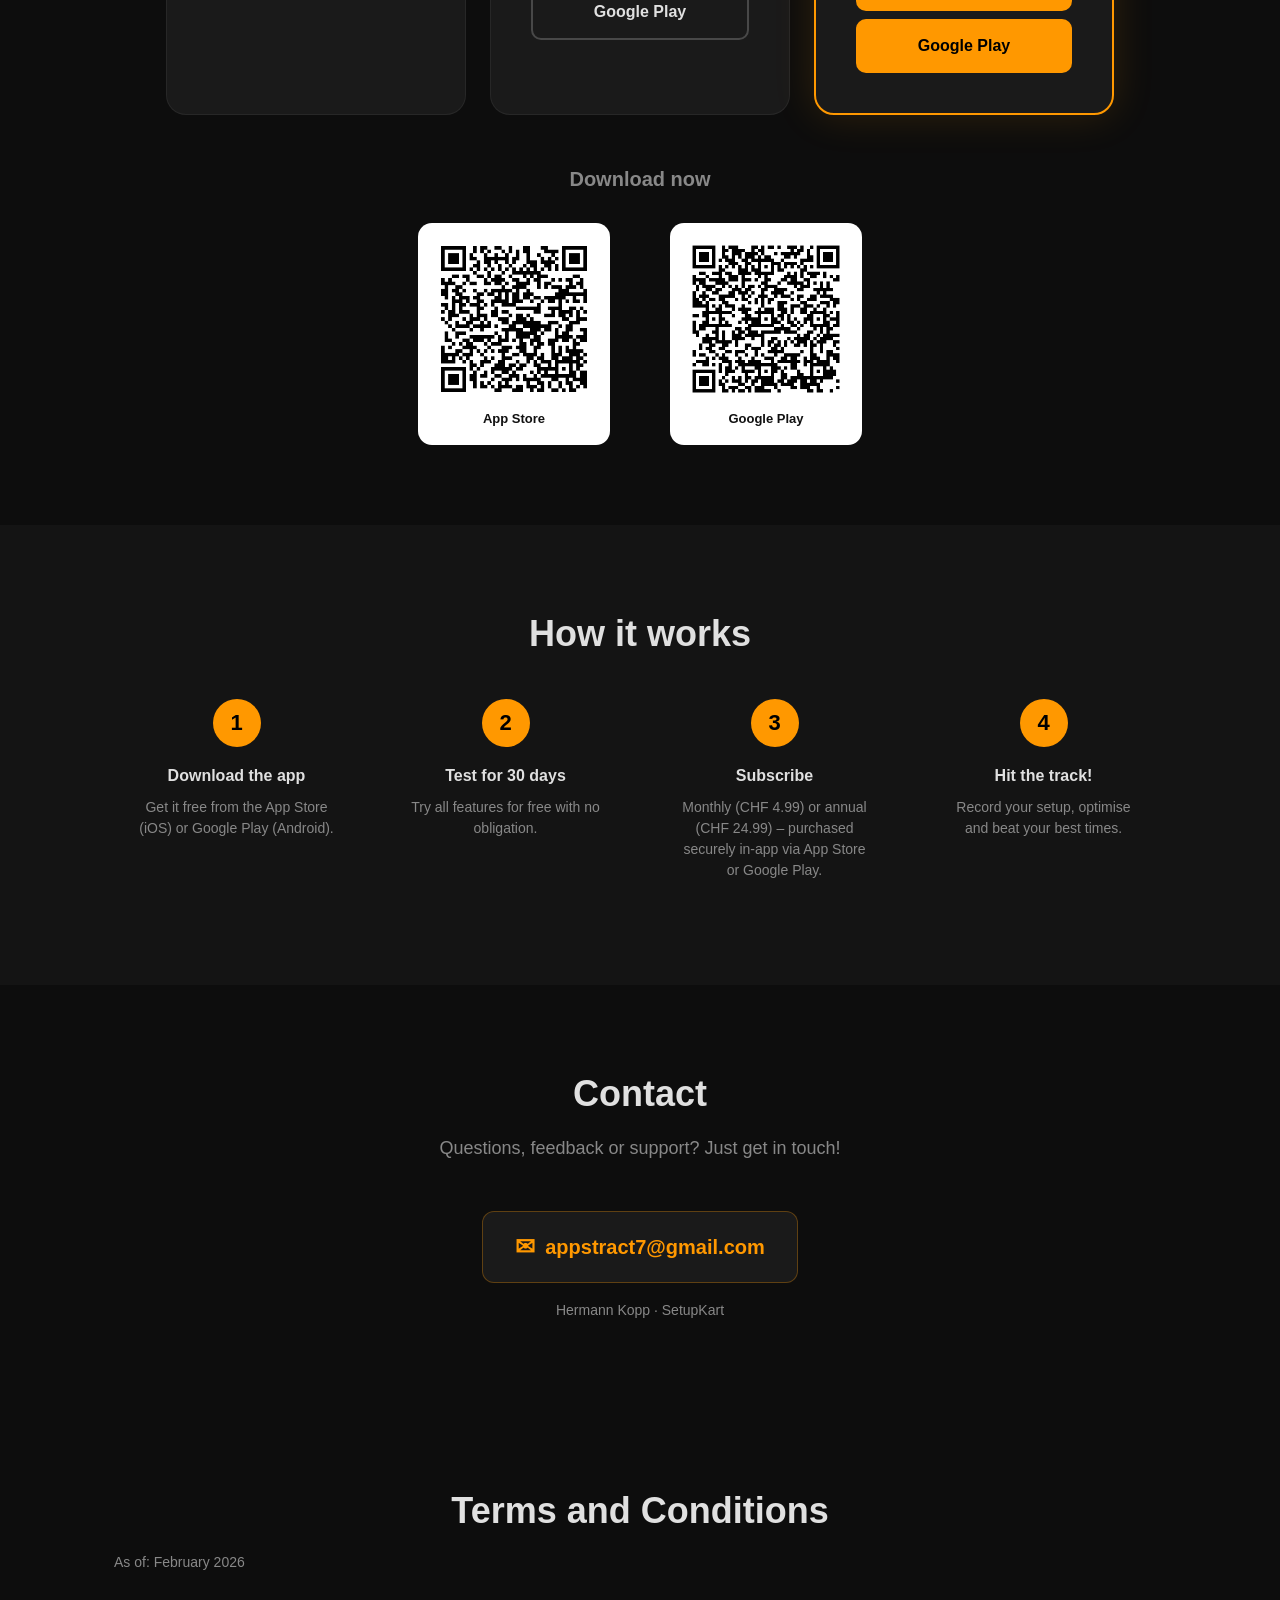
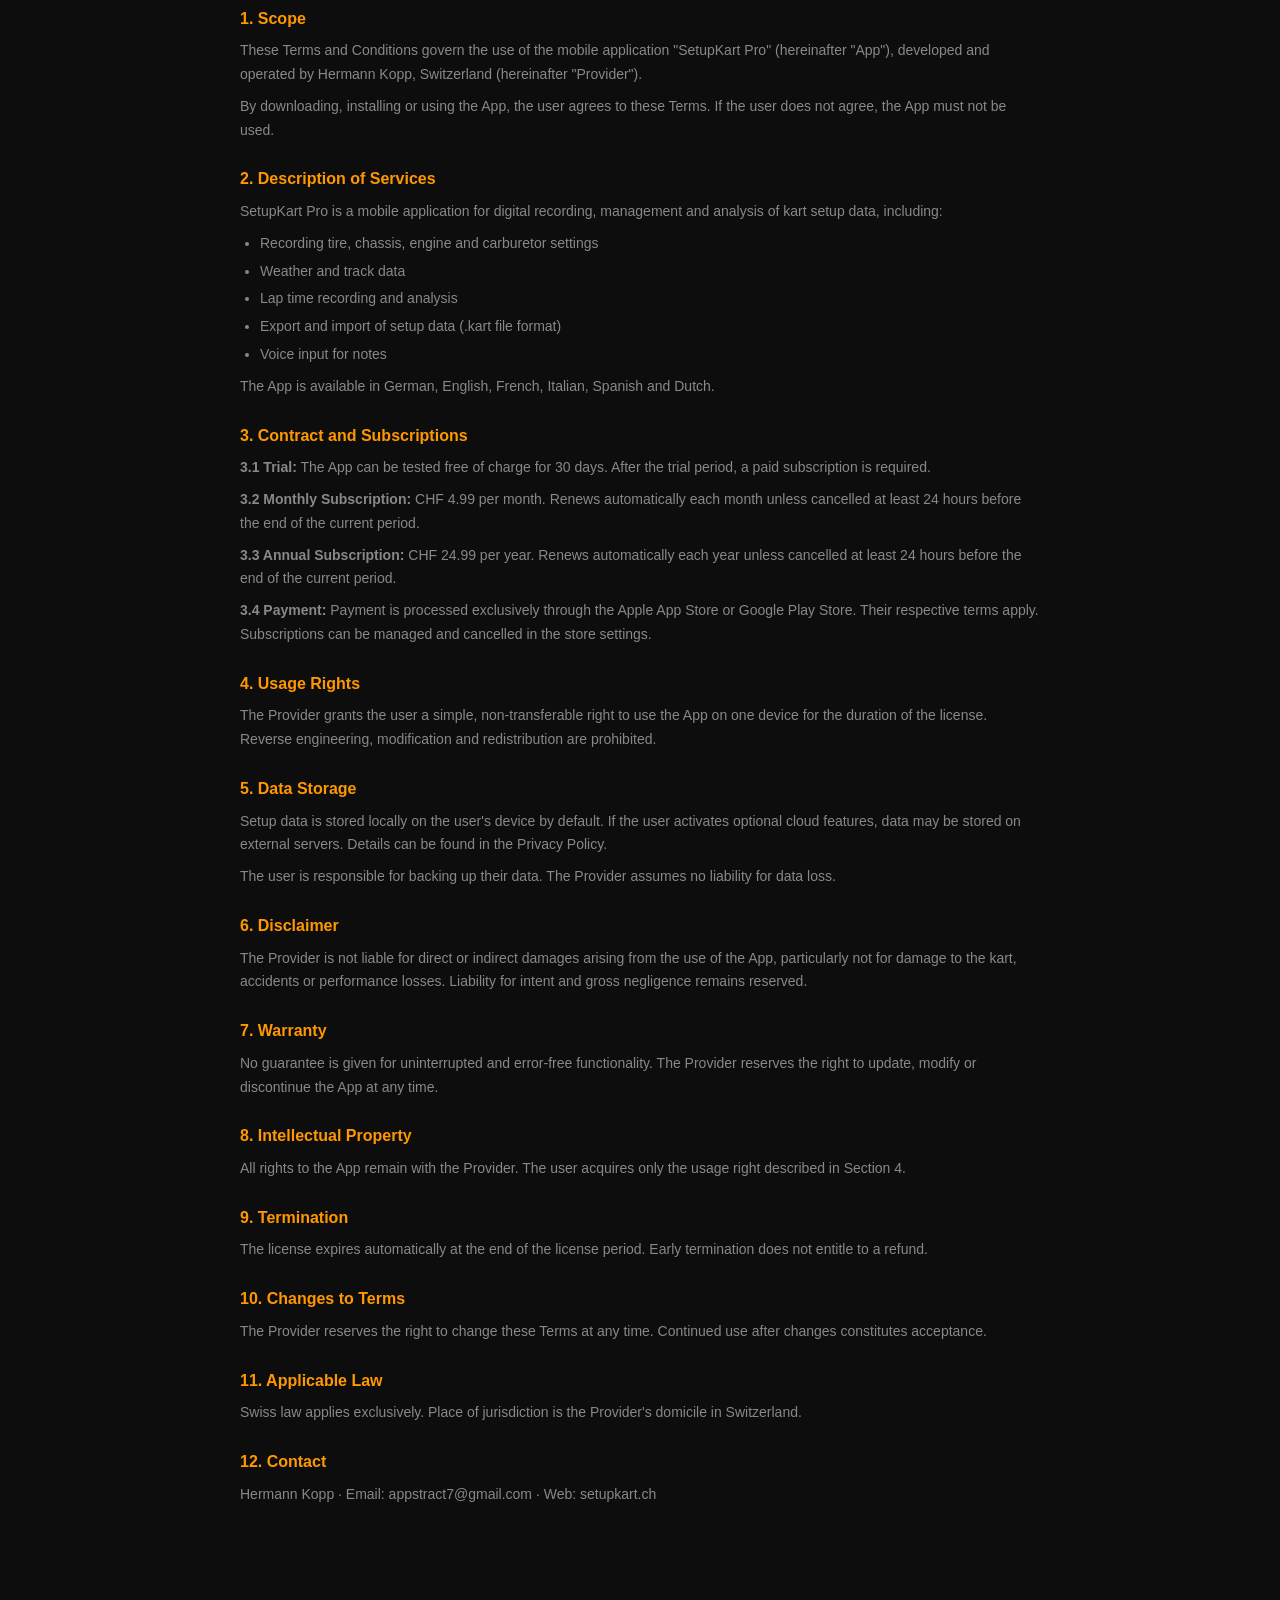
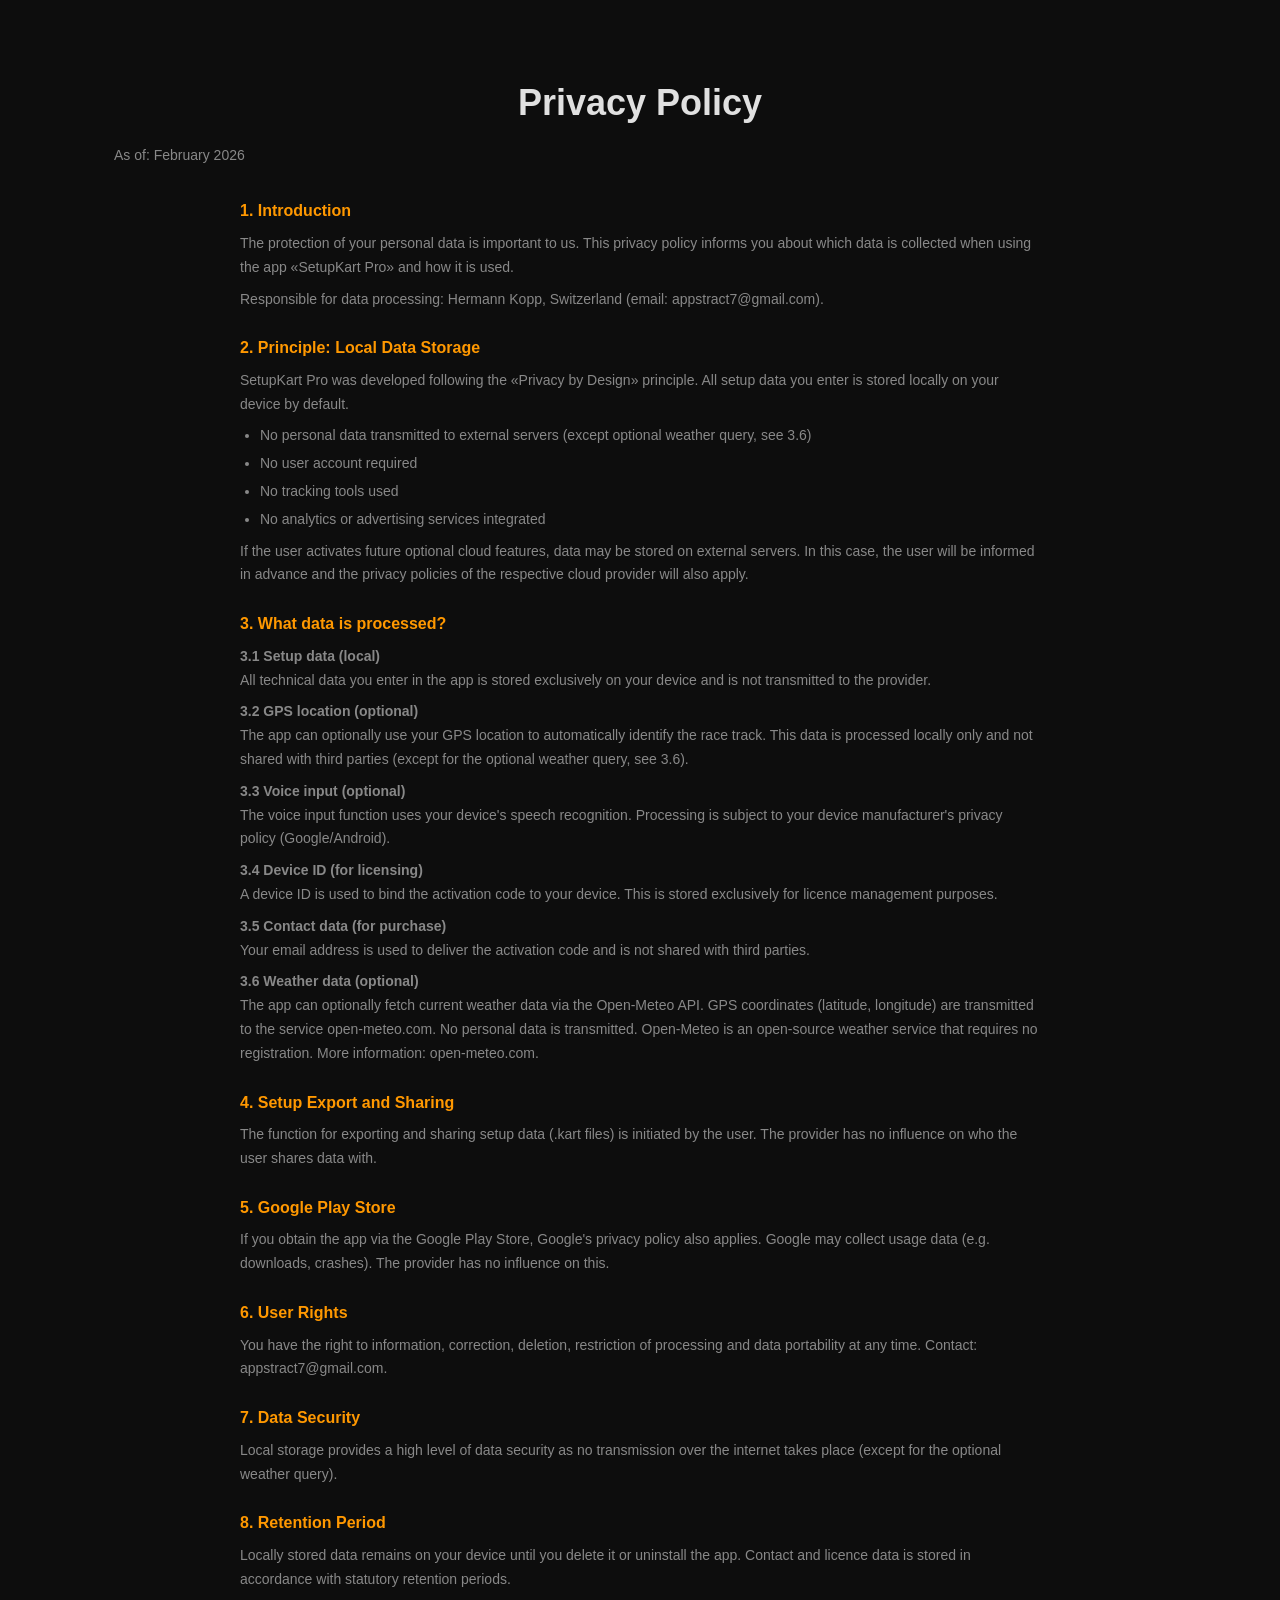
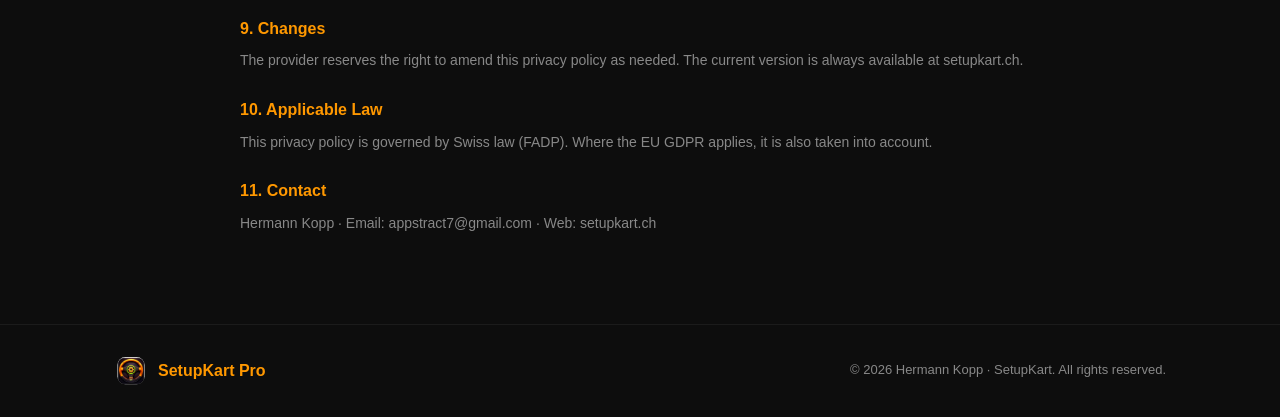
==== commit ff35baf8: "SEO: Google Search Console Verifizierungs-Tag hinzugefügt Co-Authored-By: Claude Sonnet 4.6 <noreply" ====
--- a/en.html
+++ b/en.html
@@ -4,6 +4,7 @@
     <meta charset="UTF-8">
     <meta name="viewport" content="width=device-width, initial-scale=1.0">
     <title>SetupKart Pro - Your Digital Kart Setup</title>
+    <meta name="google-site-verification" content="QMnxvwdwQF9185BdcjcixT-LjUzBhshWIW5i6Z3Lq0k" />
     <meta name="description" content="SetupKart Pro - The professional app for kart setup management. Tyres, chassis, engine, carburettor - all in one place. For Rotax, IAME, Vortex, TM and more.">
     <link rel="icon" type="image/png" href="app-icon.png">
     <link rel="stylesheet" href="style.css?v=3">
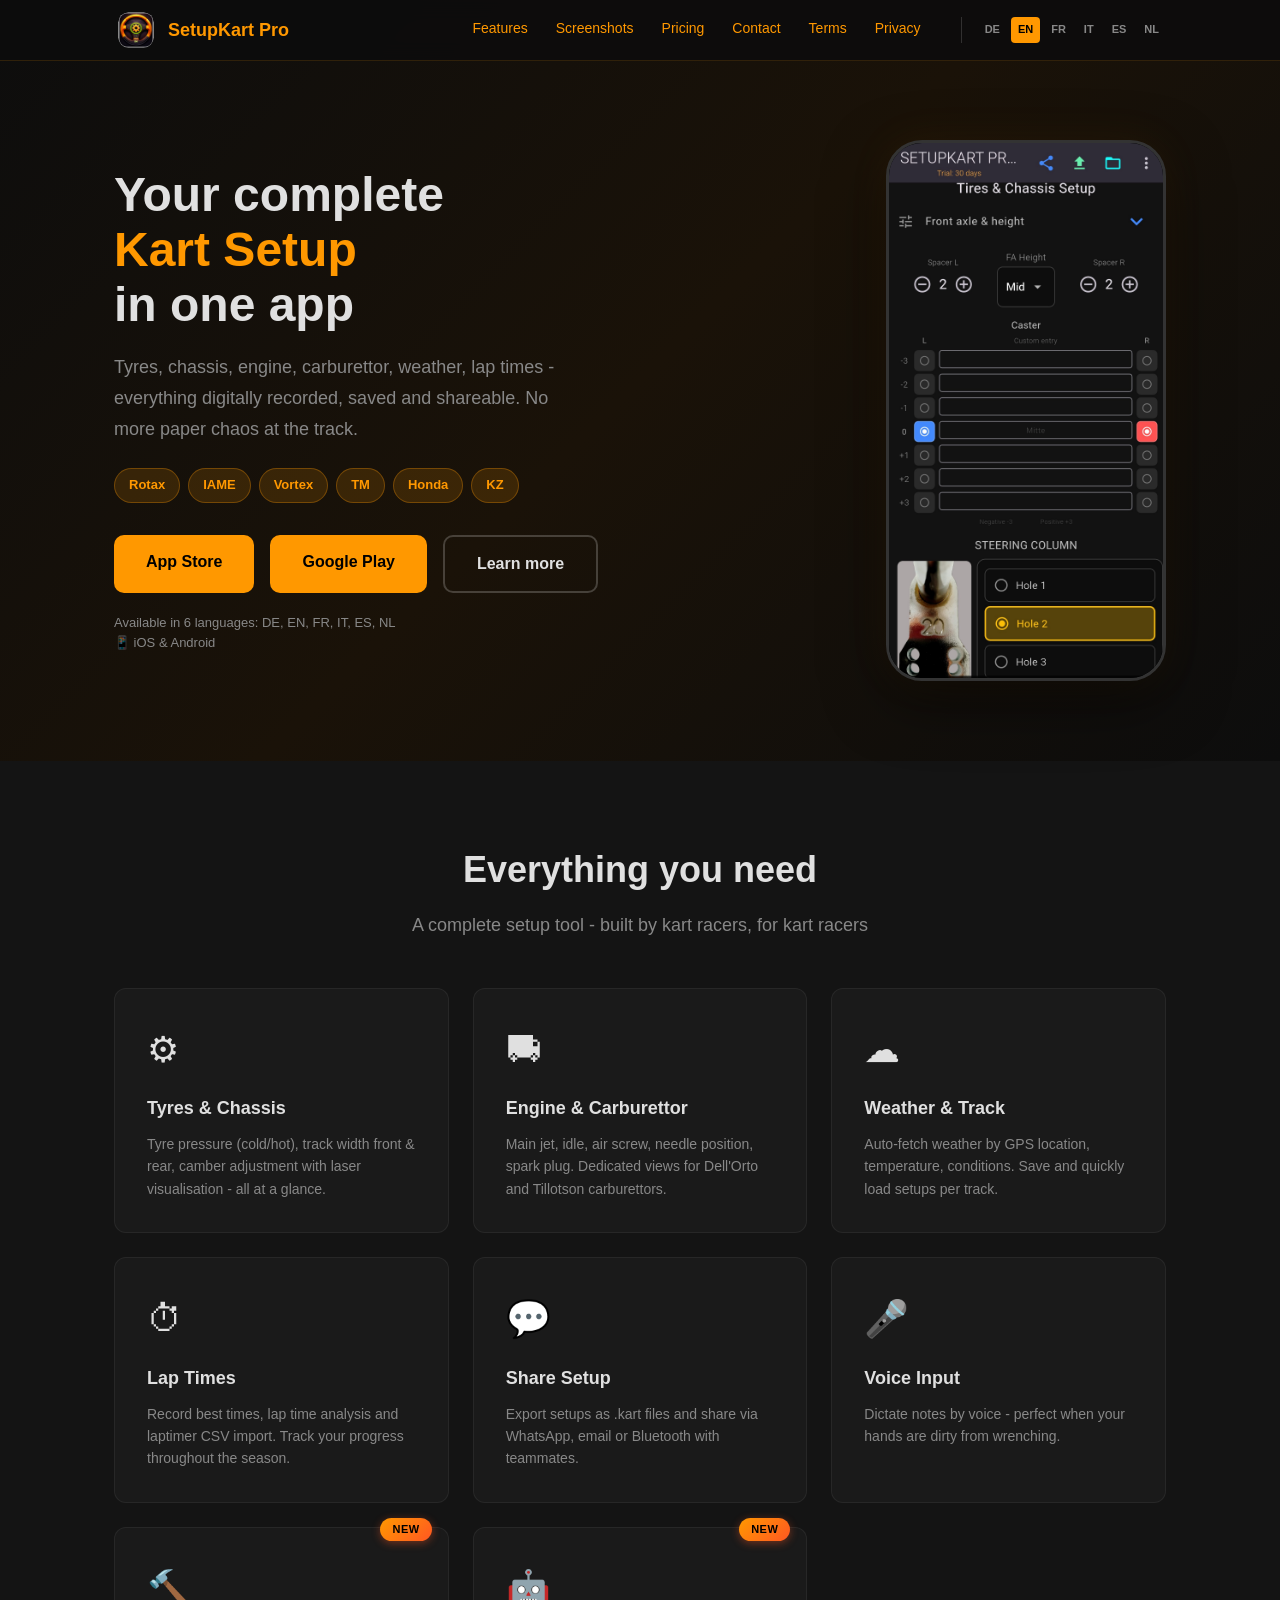
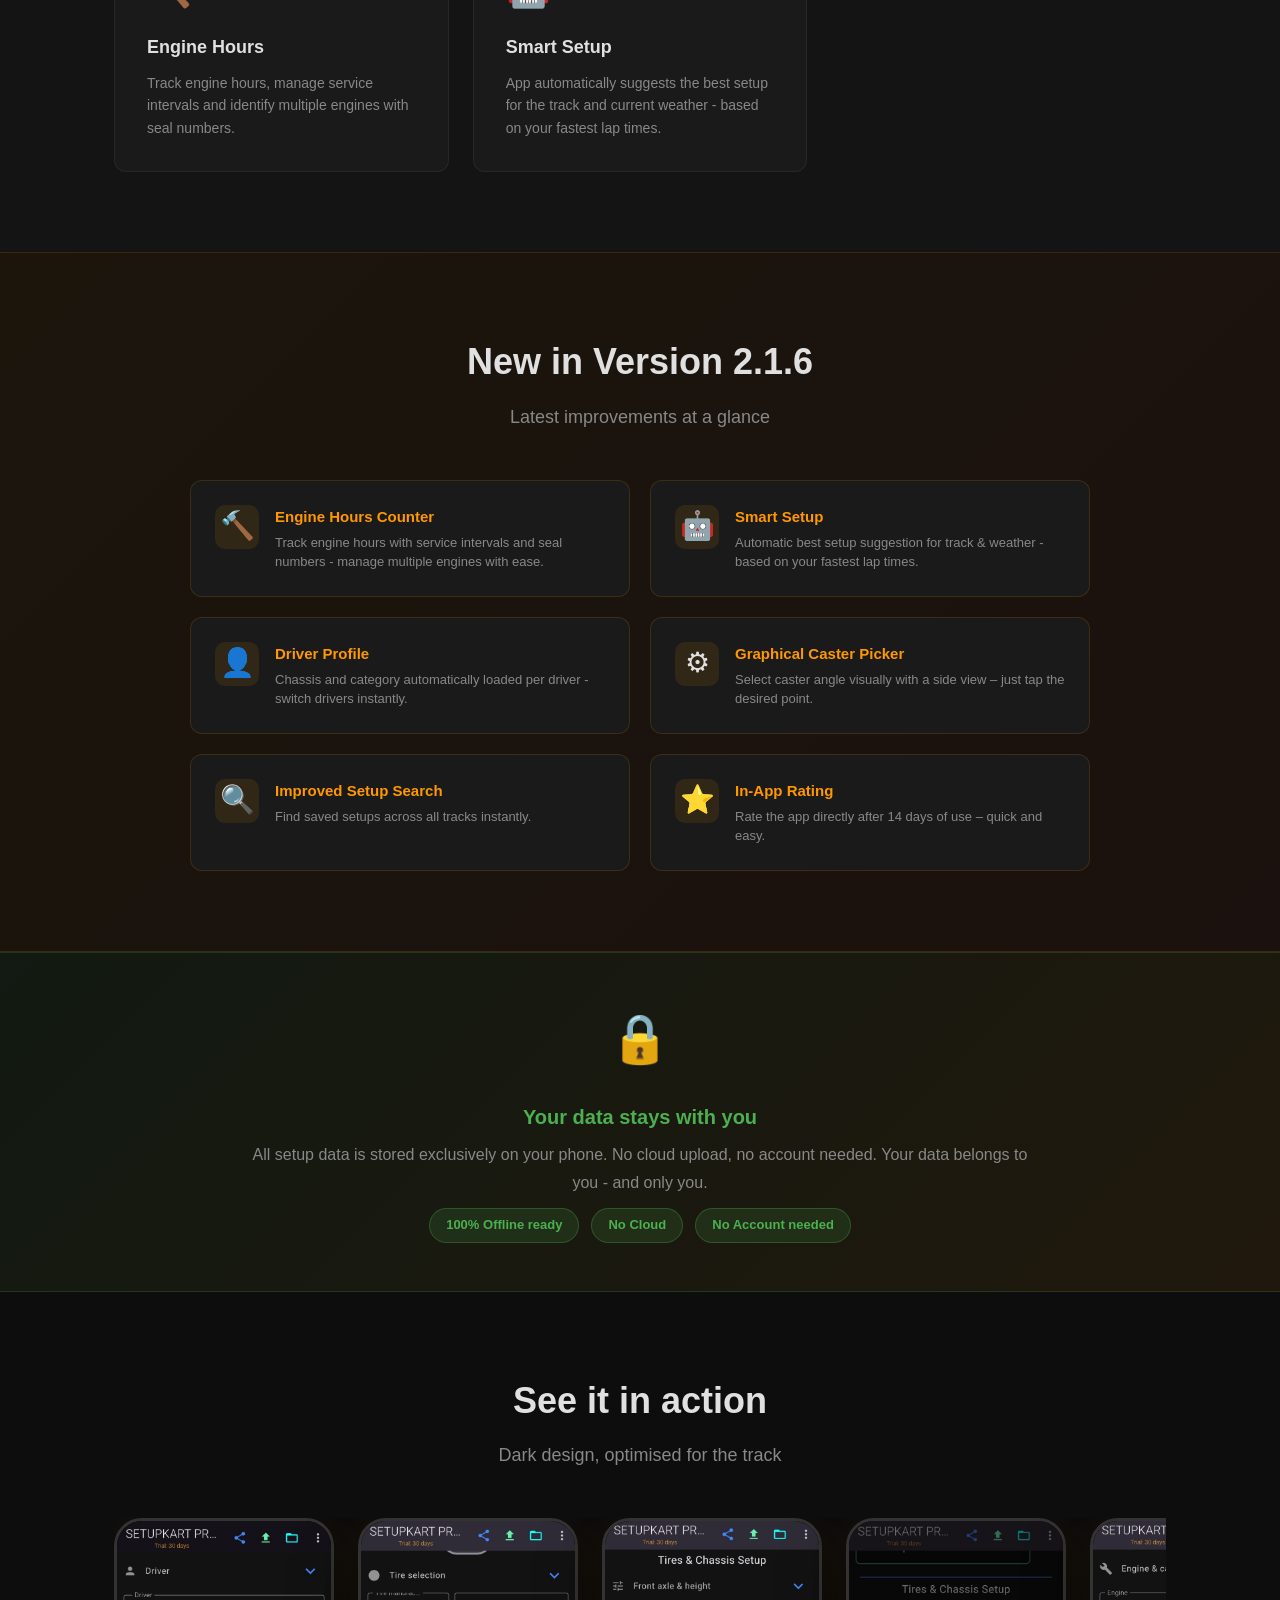
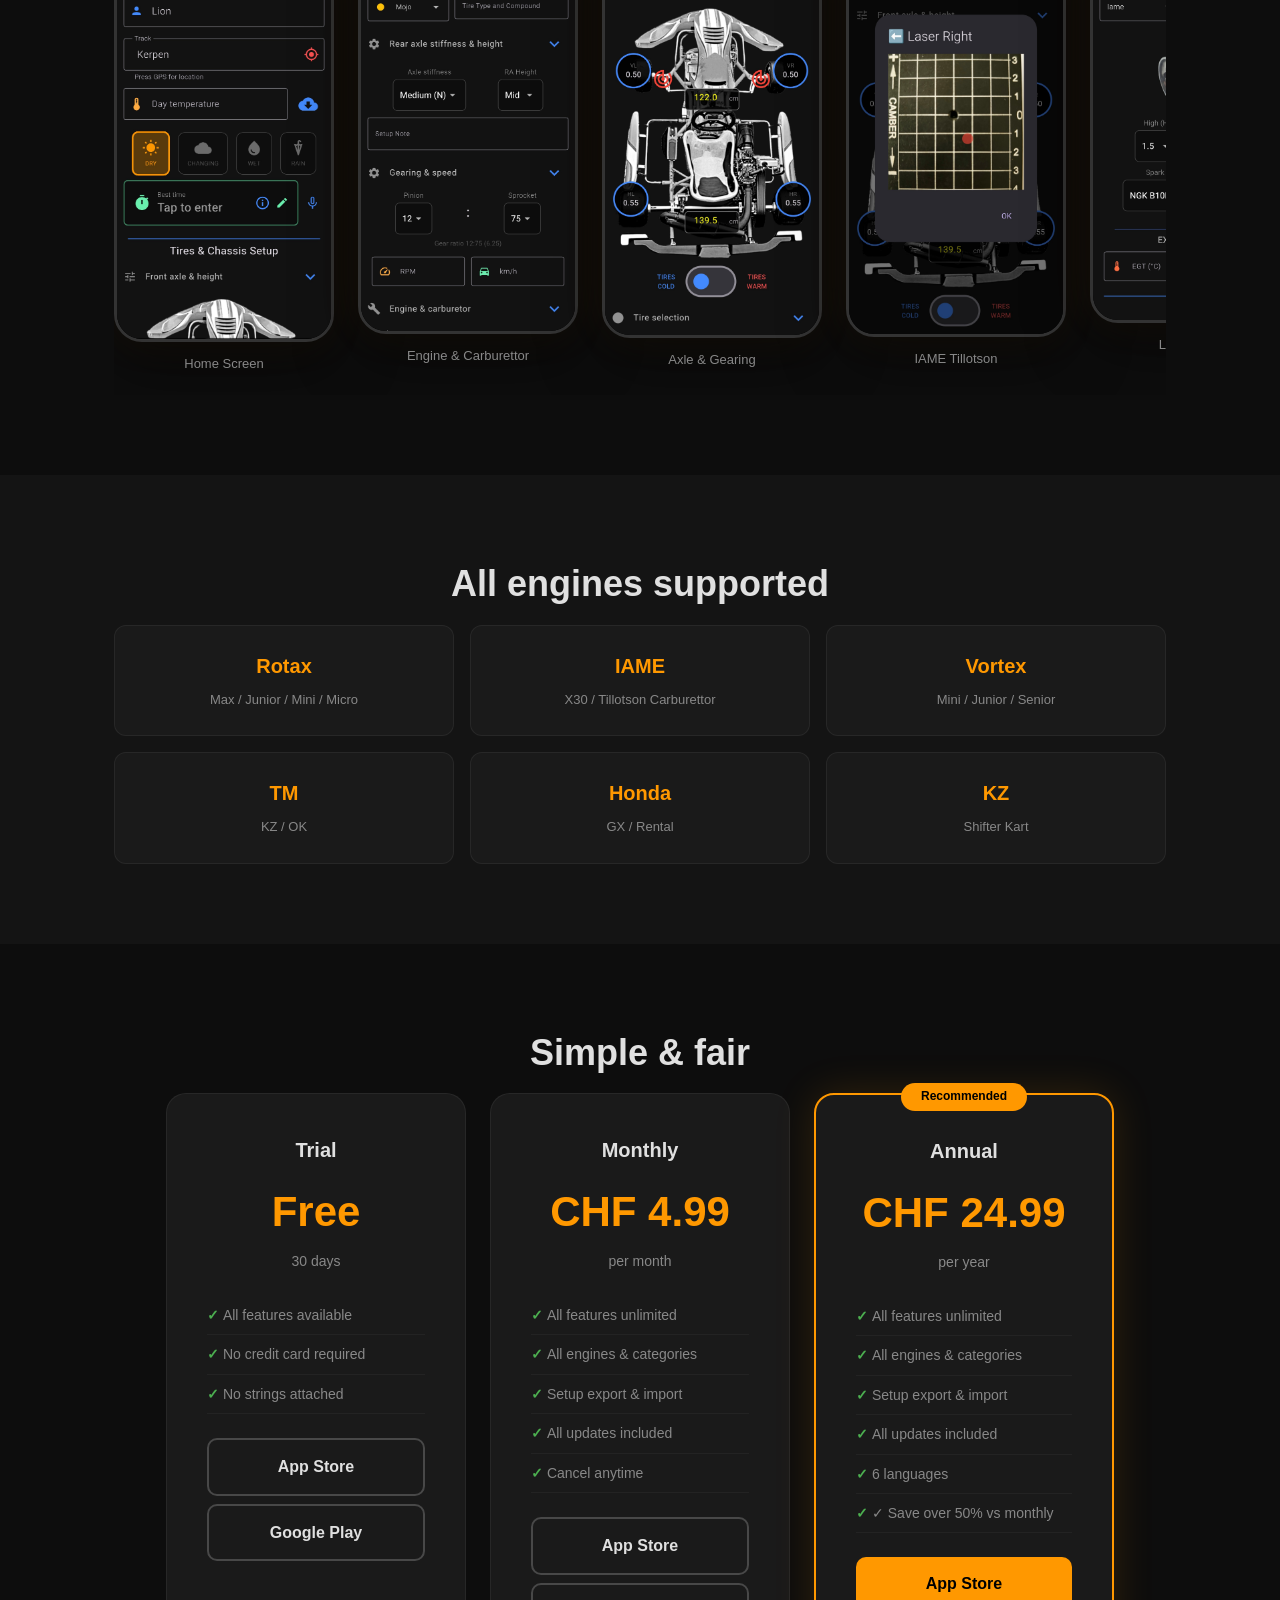
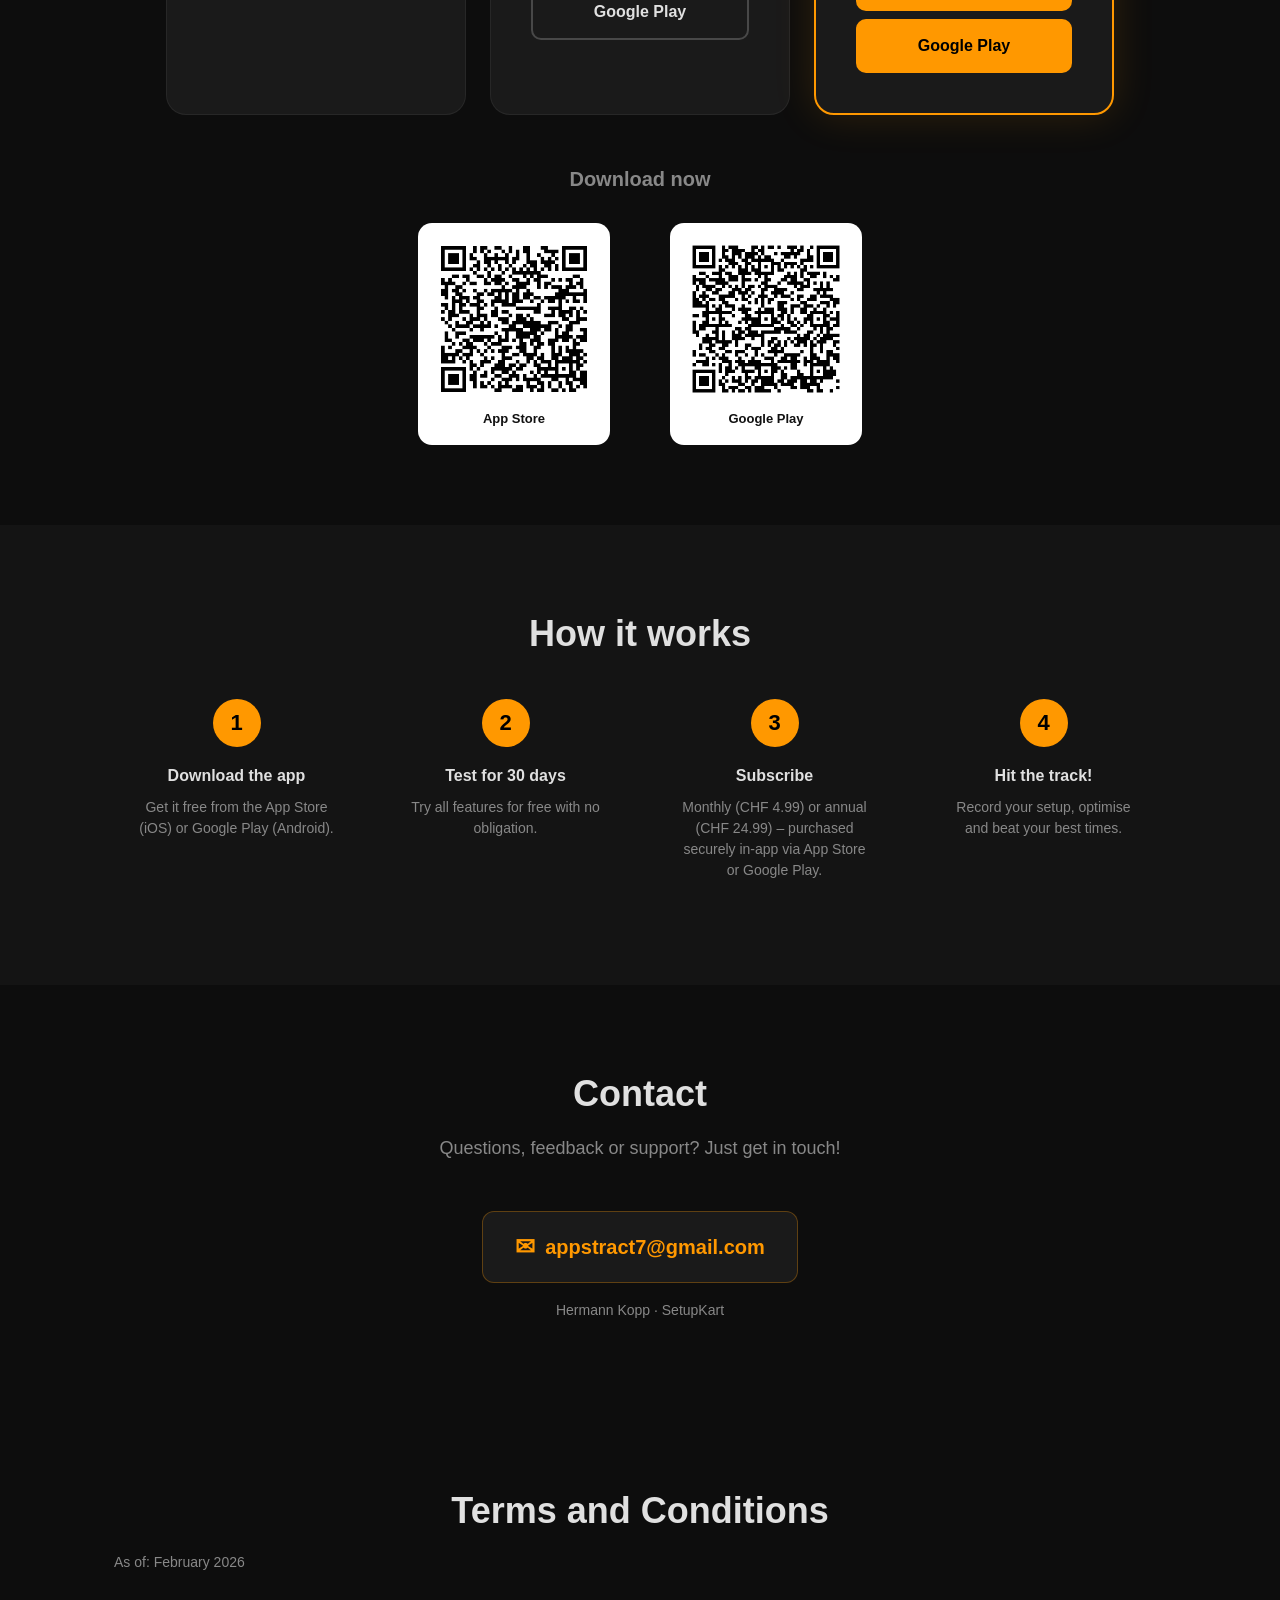
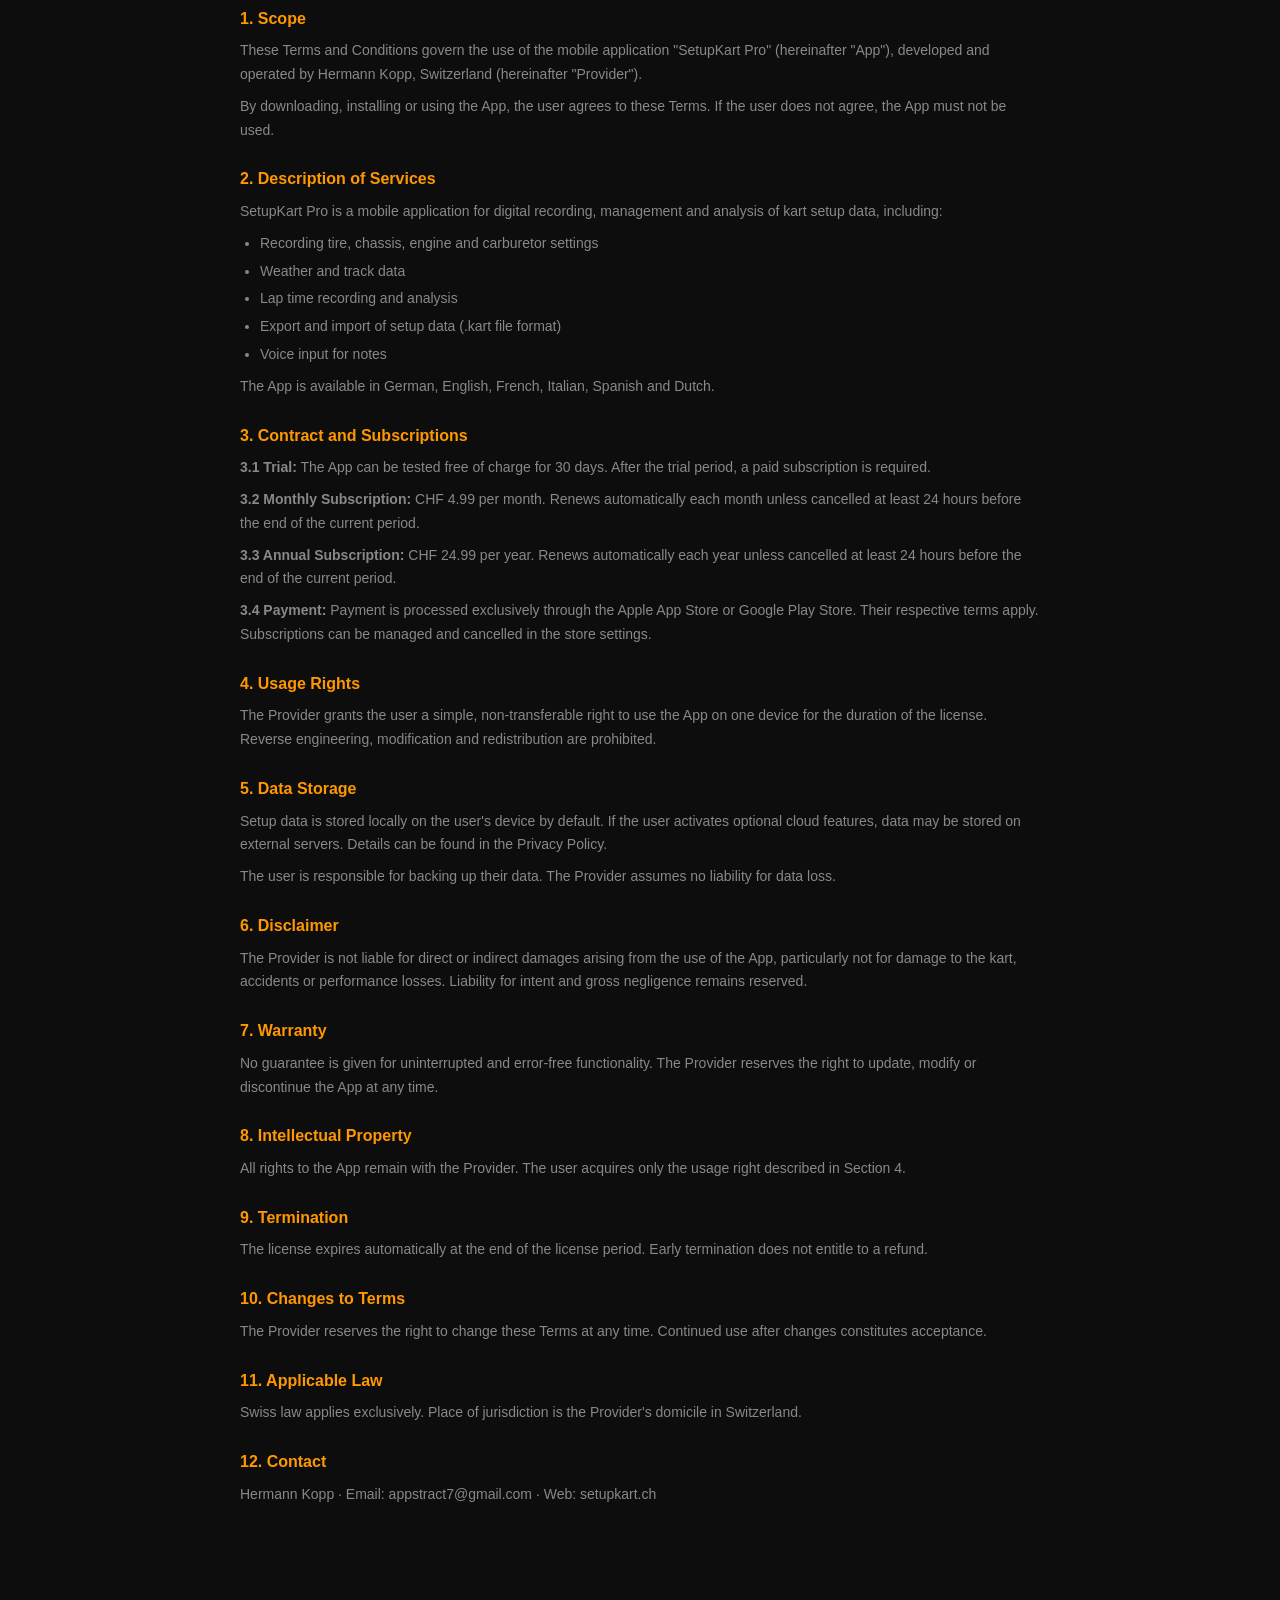
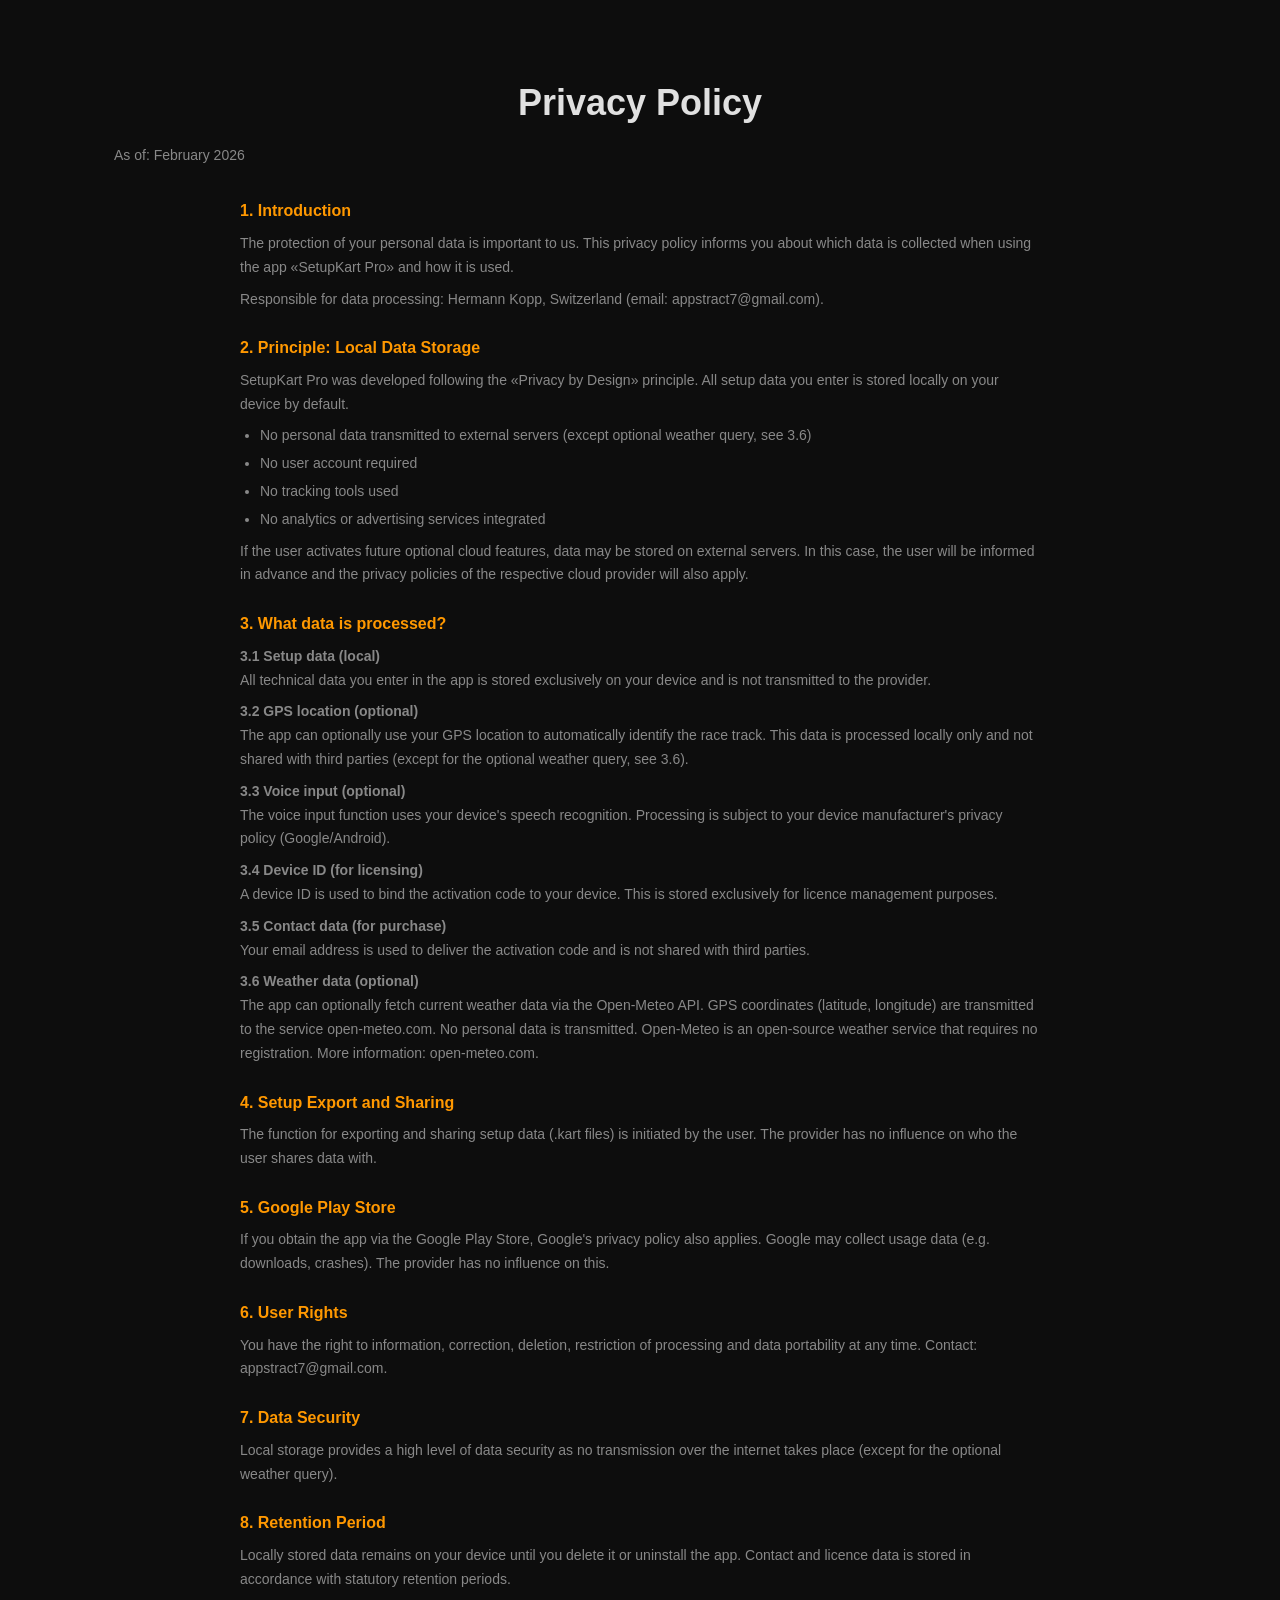
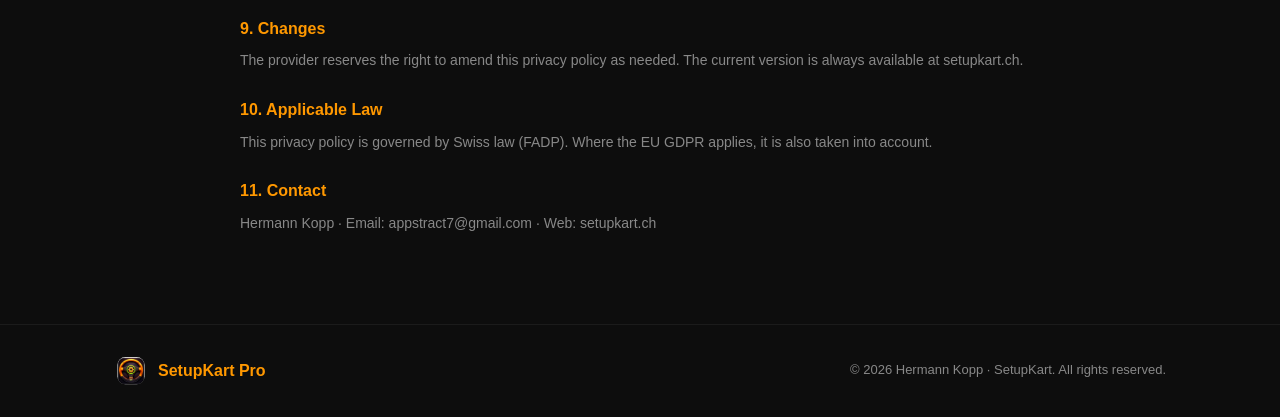
==== commit b2834d66: "v2.1.6: Update What's New section in all languages" ====
--- a/en.html
+++ b/en.html
@@ -131,7 +131,7 @@
 <!-- ═══════════════════════════════════════ -->
 <section class="whats-new">
     <div class="container">
-        <h2 class="section-title">New in Version 2.1</h2>
+        <h2 class="section-title">New in Version 2.1.6</h2>
         <p class="section-subtitle">Latest improvements at a glance</p>
 
         <div class="whats-new-grid">
@@ -157,24 +157,24 @@
                 </div>
             </div>
             <div class="whats-new-item">
-                <div class="whats-new-icon">&#128274;</div>
-                <div>
-                    <h4>Improved Trial Protection</h4>
-                    <p>More reliable trial period management via Keychain storage.</p>
-                </div>
-            </div>
-            <div class="whats-new-item">
-                <div class="whats-new-icon">&#128247;</div>
-                <div>
-                    <h4>iOS Screenshot Protection</h4>
-                    <p>Setup data protected against screenshots on iOS devices.</p>
-                </div>
-            </div>
-            <div class="whats-new-item">
-                <div class="whats-new-icon">&#127782;</div>
-                <div>
-                    <h4>Automatic Weather Fetching</h4>
-                    <p>Current weather data automatically loaded via GPS location - Open-Meteo API, no account needed.</p>
+                <div class="whats-new-icon">&#9881;</div>
+                <div>
+                    <h4>Graphical Caster Picker</h4>
+                    <p>Select caster angle visually with a side view &ndash; just tap the desired point.</p>
+                </div>
+            </div>
+            <div class="whats-new-item">
+                <div class="whats-new-icon">&#128269;</div>
+                <div>
+                    <h4>Improved Setup Search</h4>
+                    <p>Find saved setups across all tracks instantly.</p>
+                </div>
+            </div>
+            <div class="whats-new-item">
+                <div class="whats-new-icon">&#11088;</div>
+                <div>
+                    <h4>In-App Rating</h4>
+                    <p>Rate the app directly after 14 days of use &ndash; quick and easy.</p>
                 </div>
             </div>
         </div>
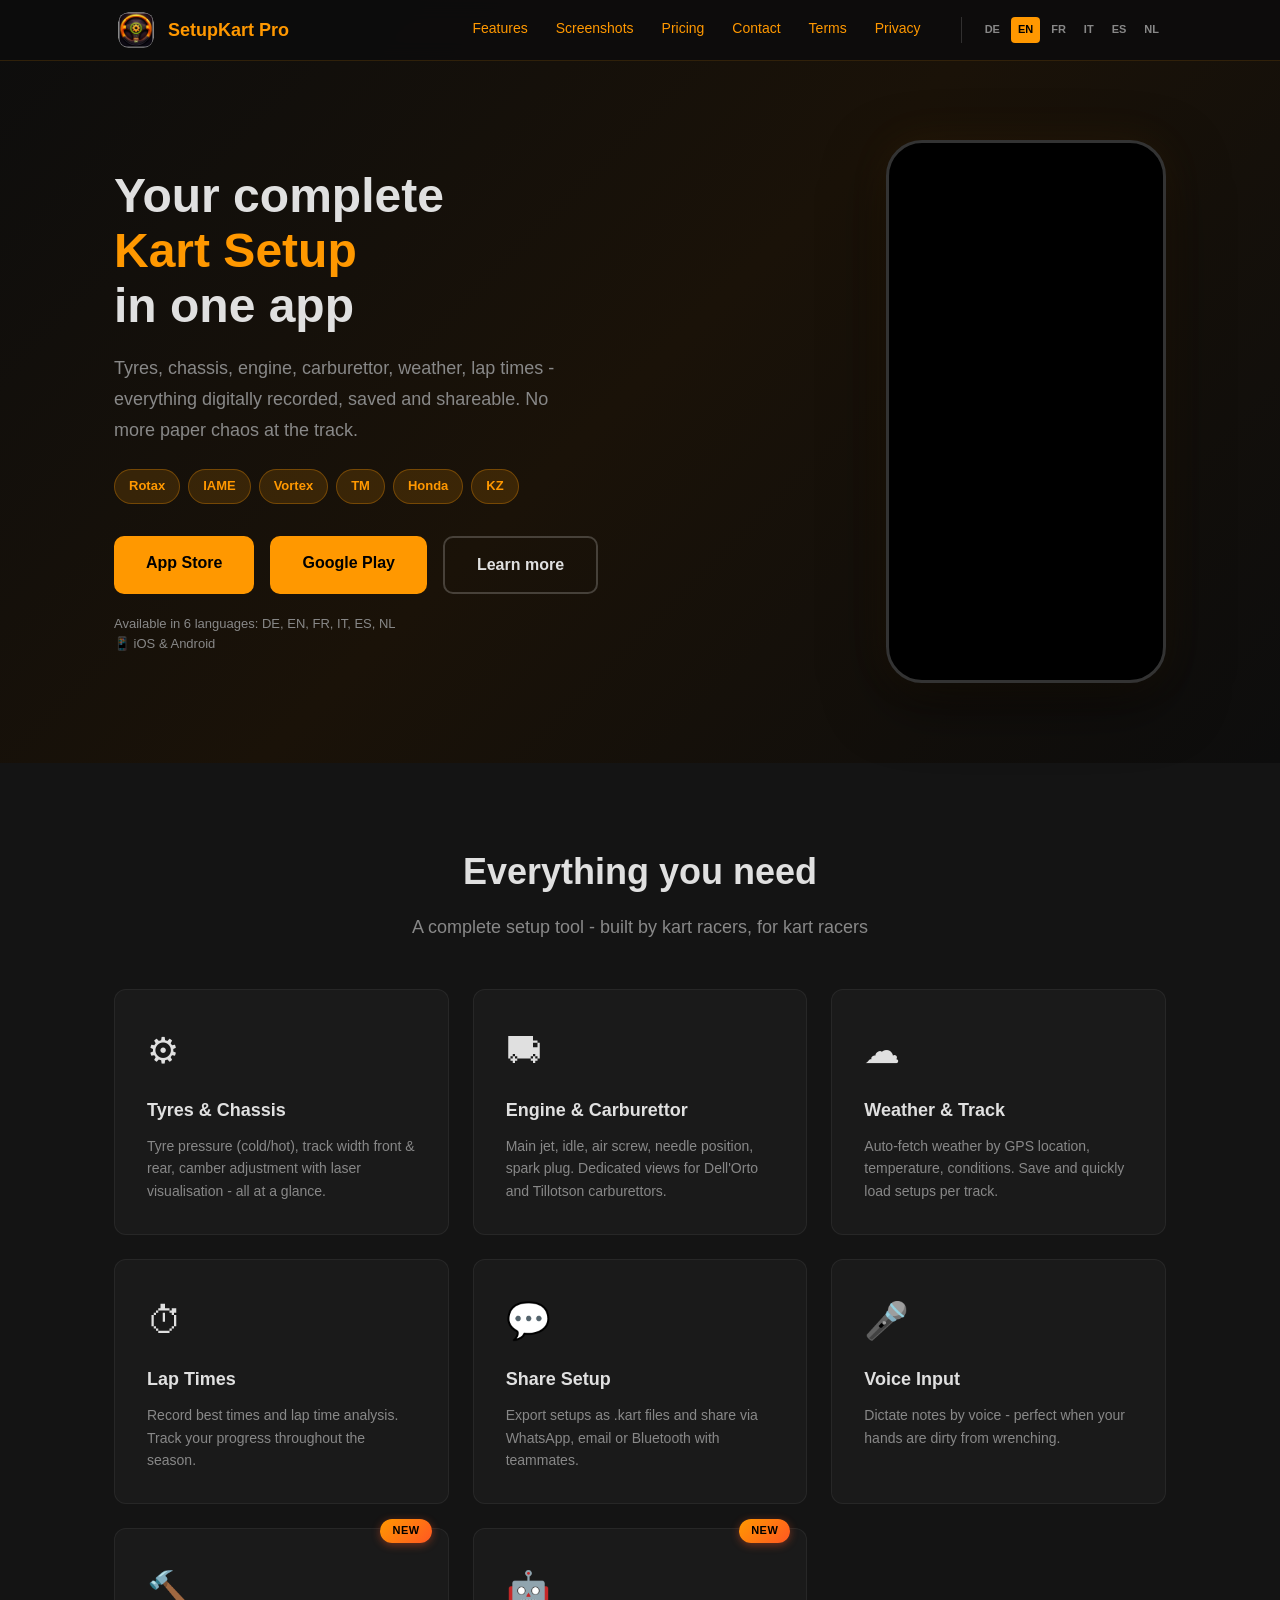
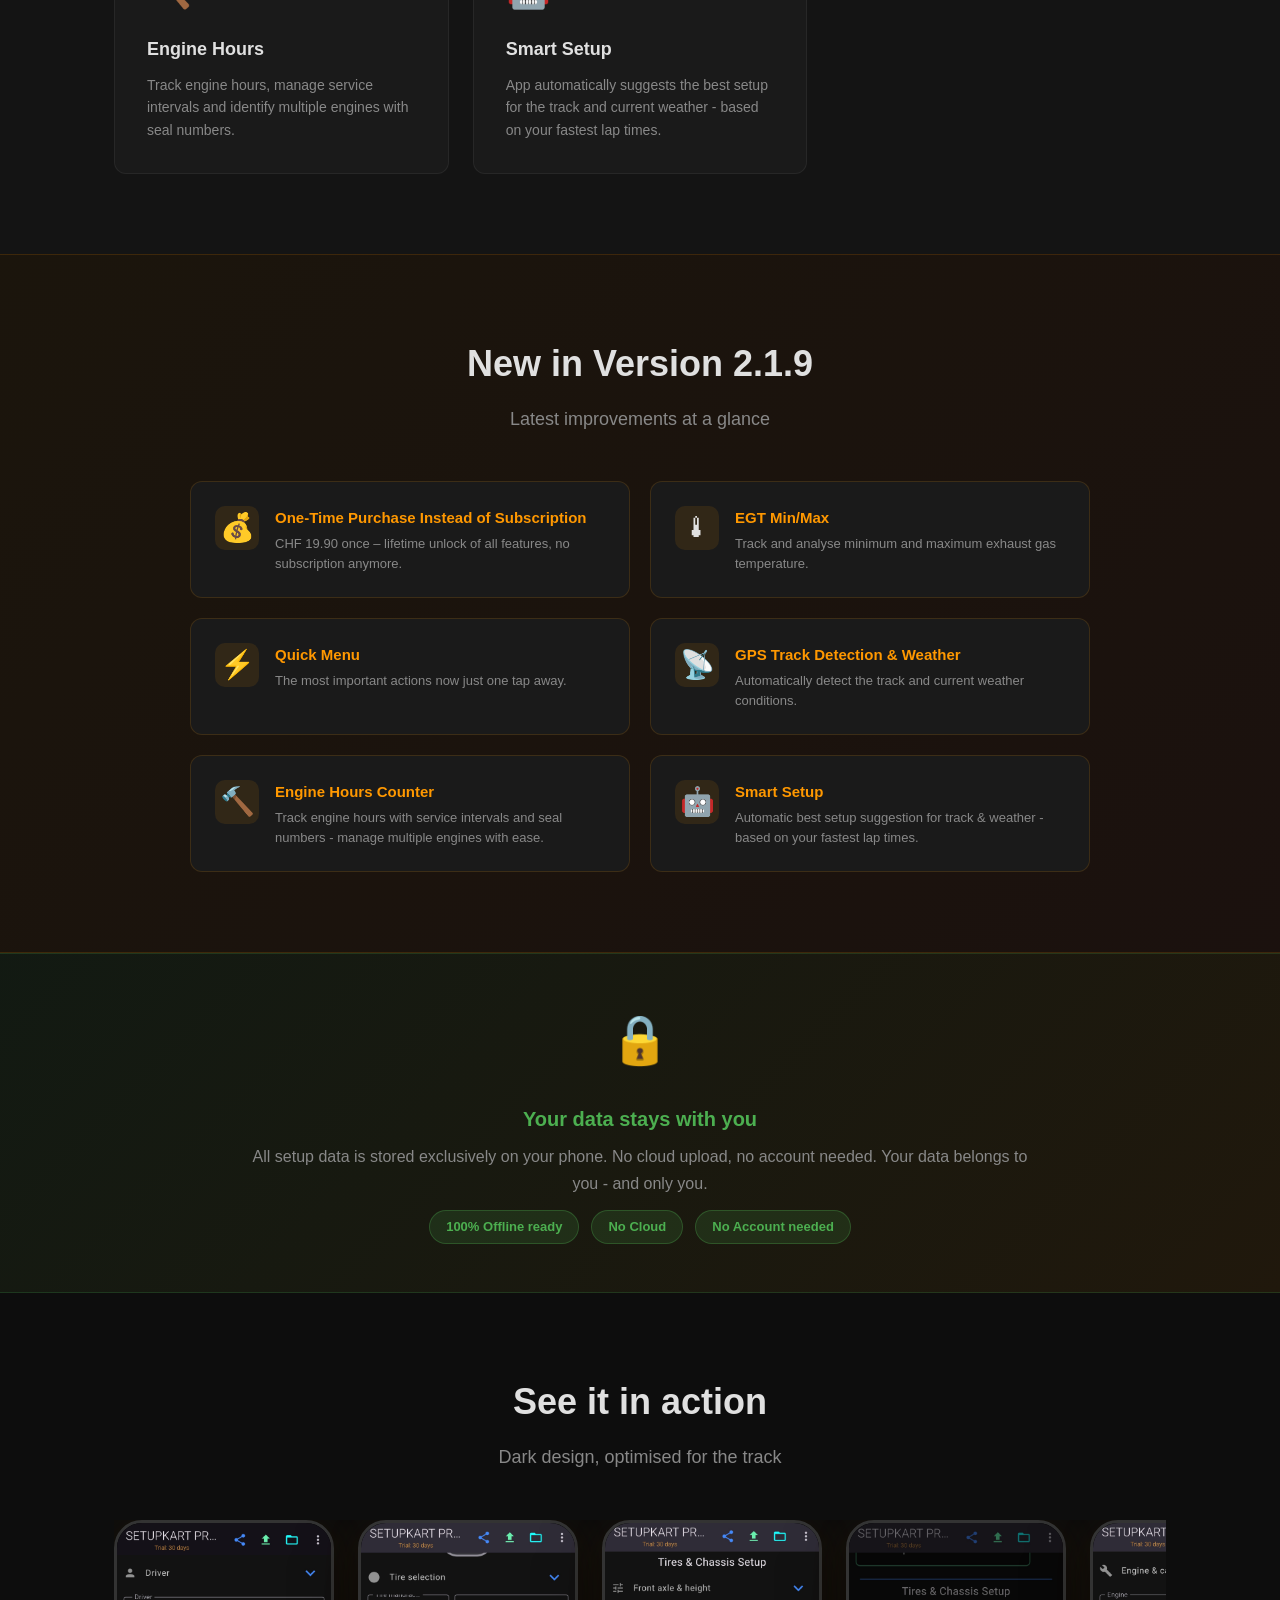
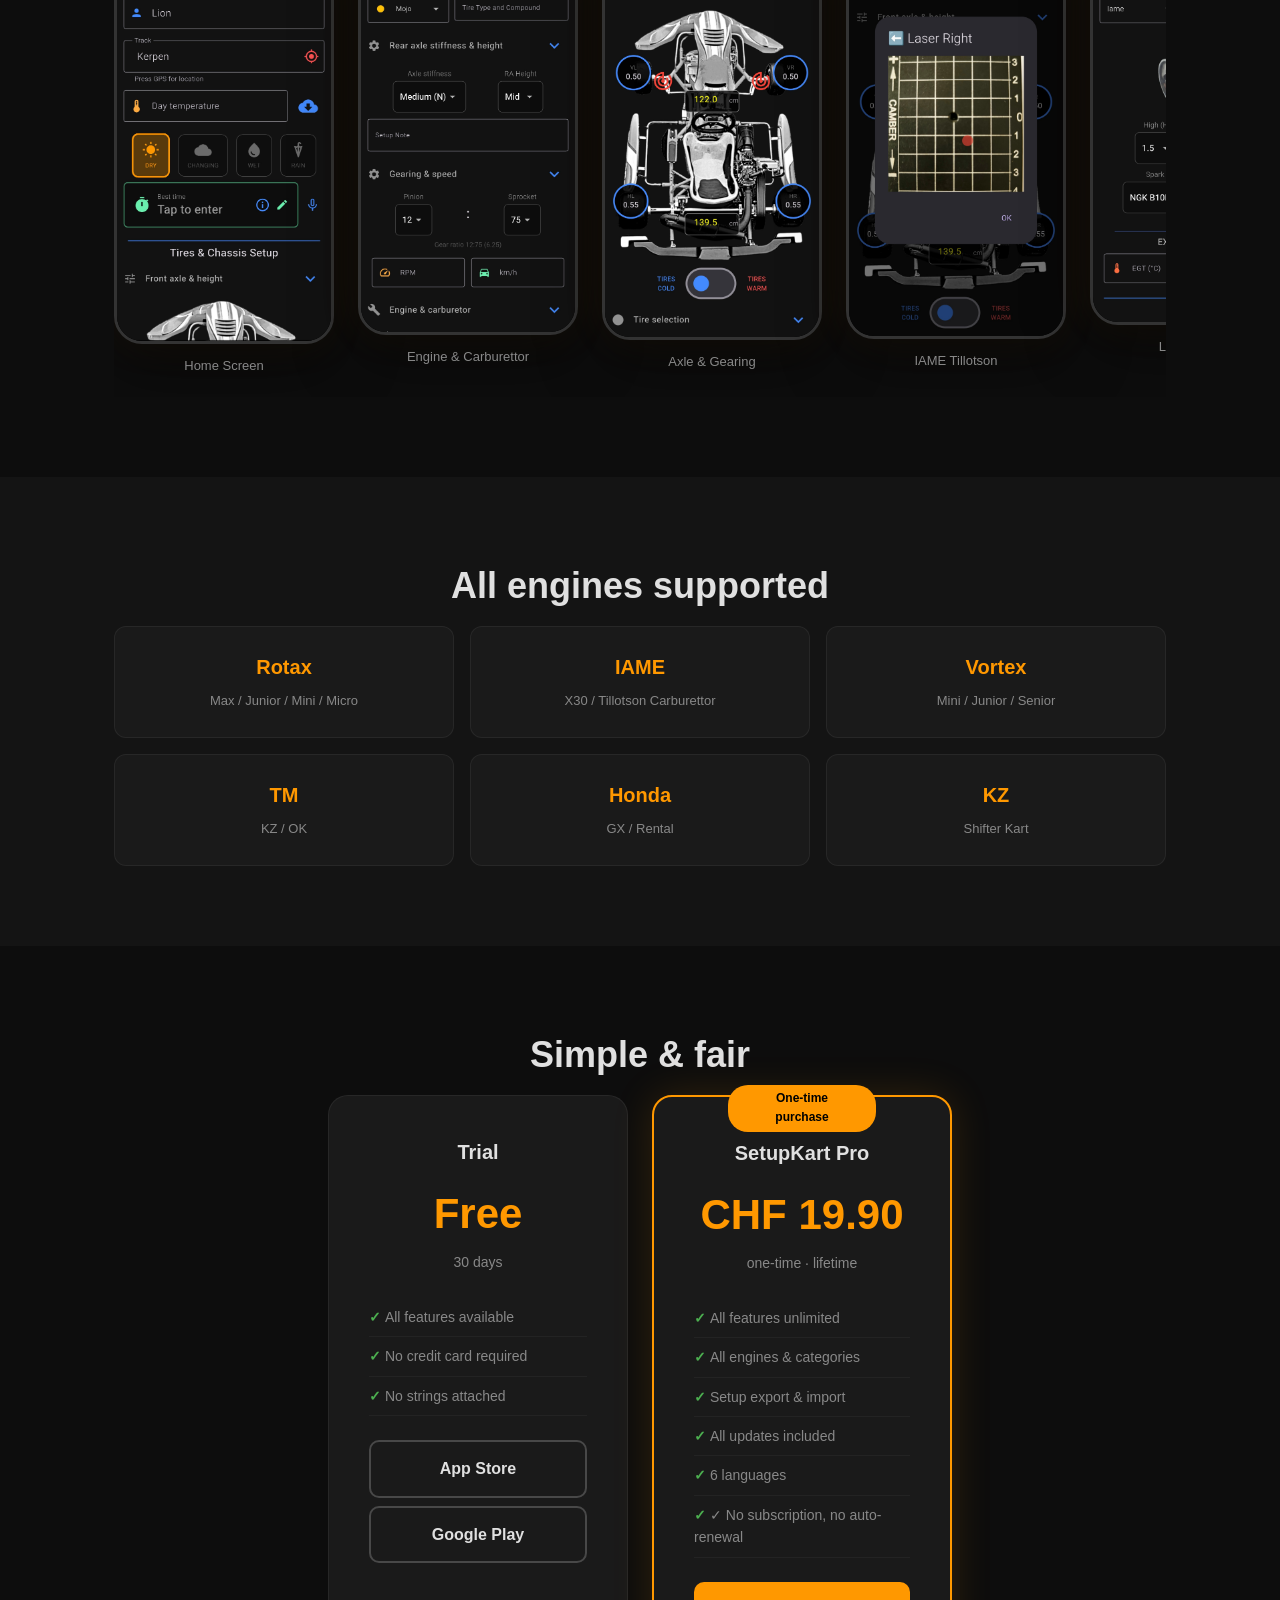
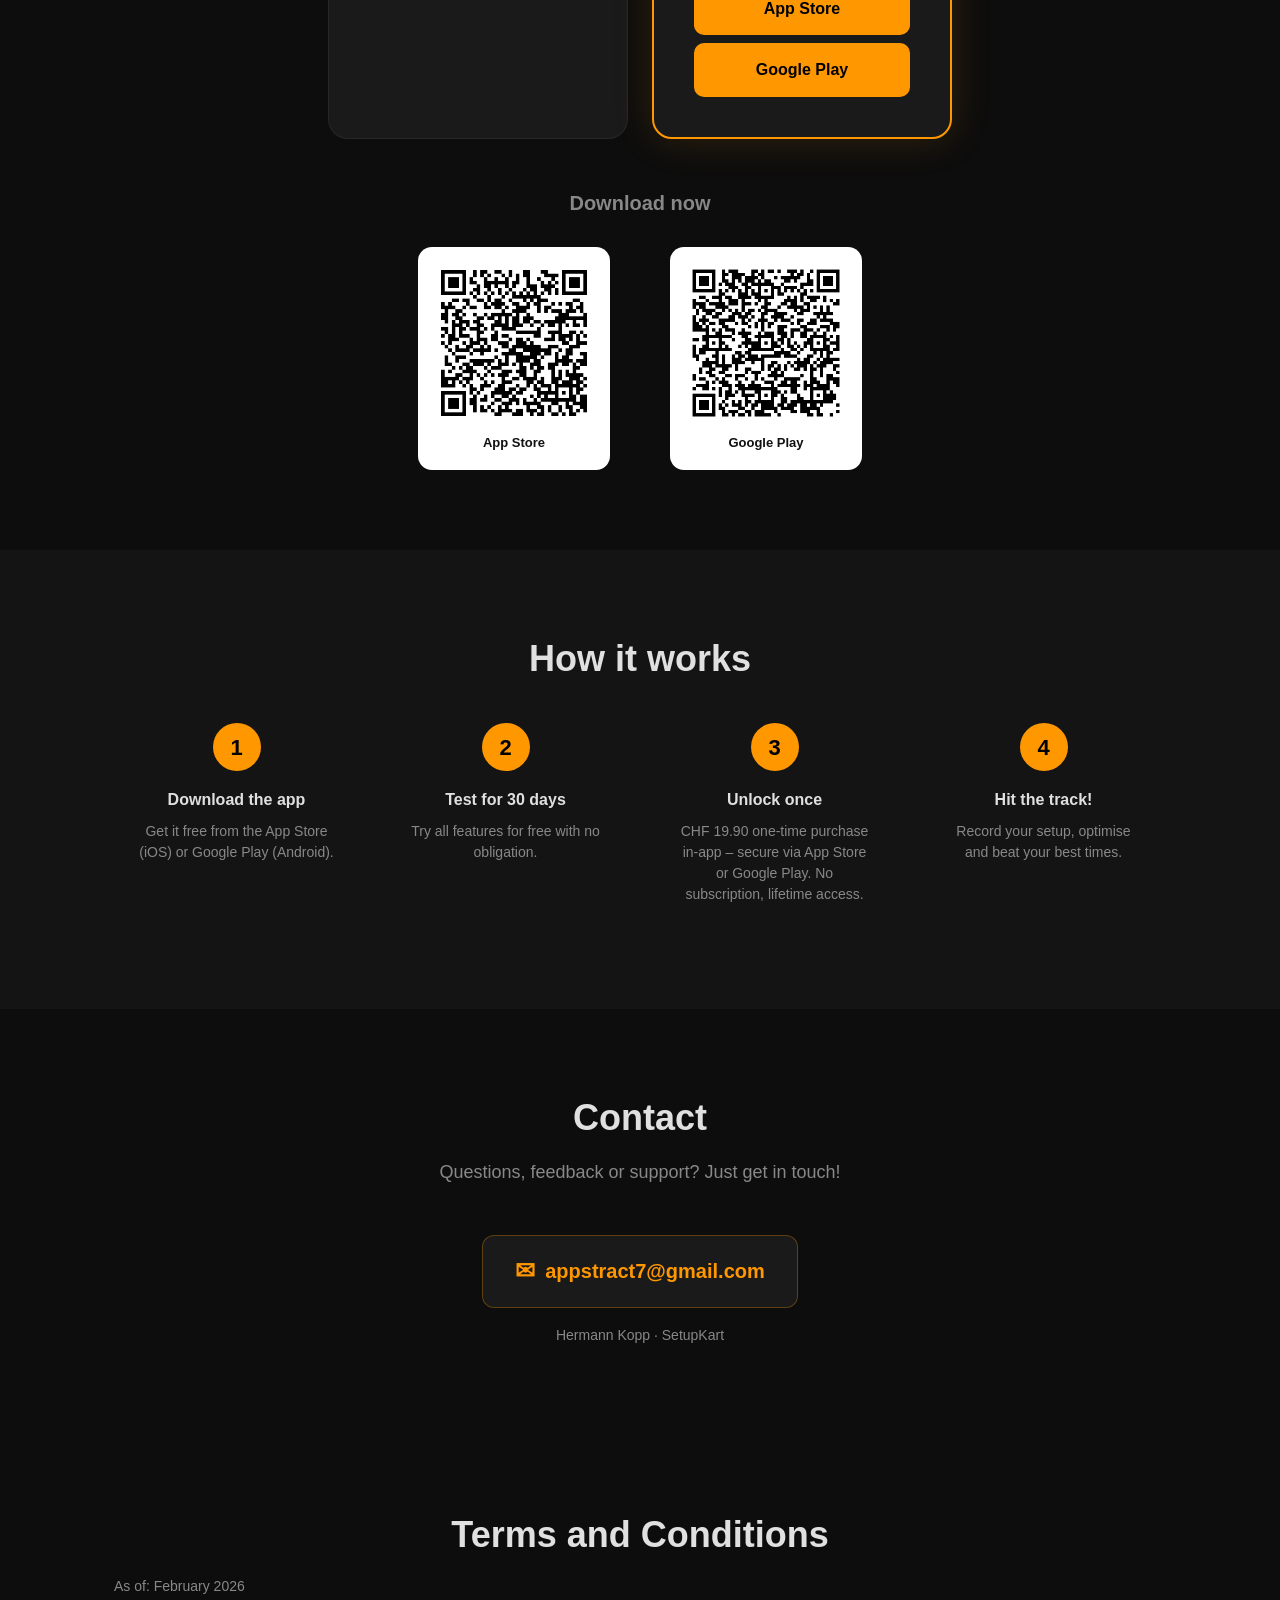
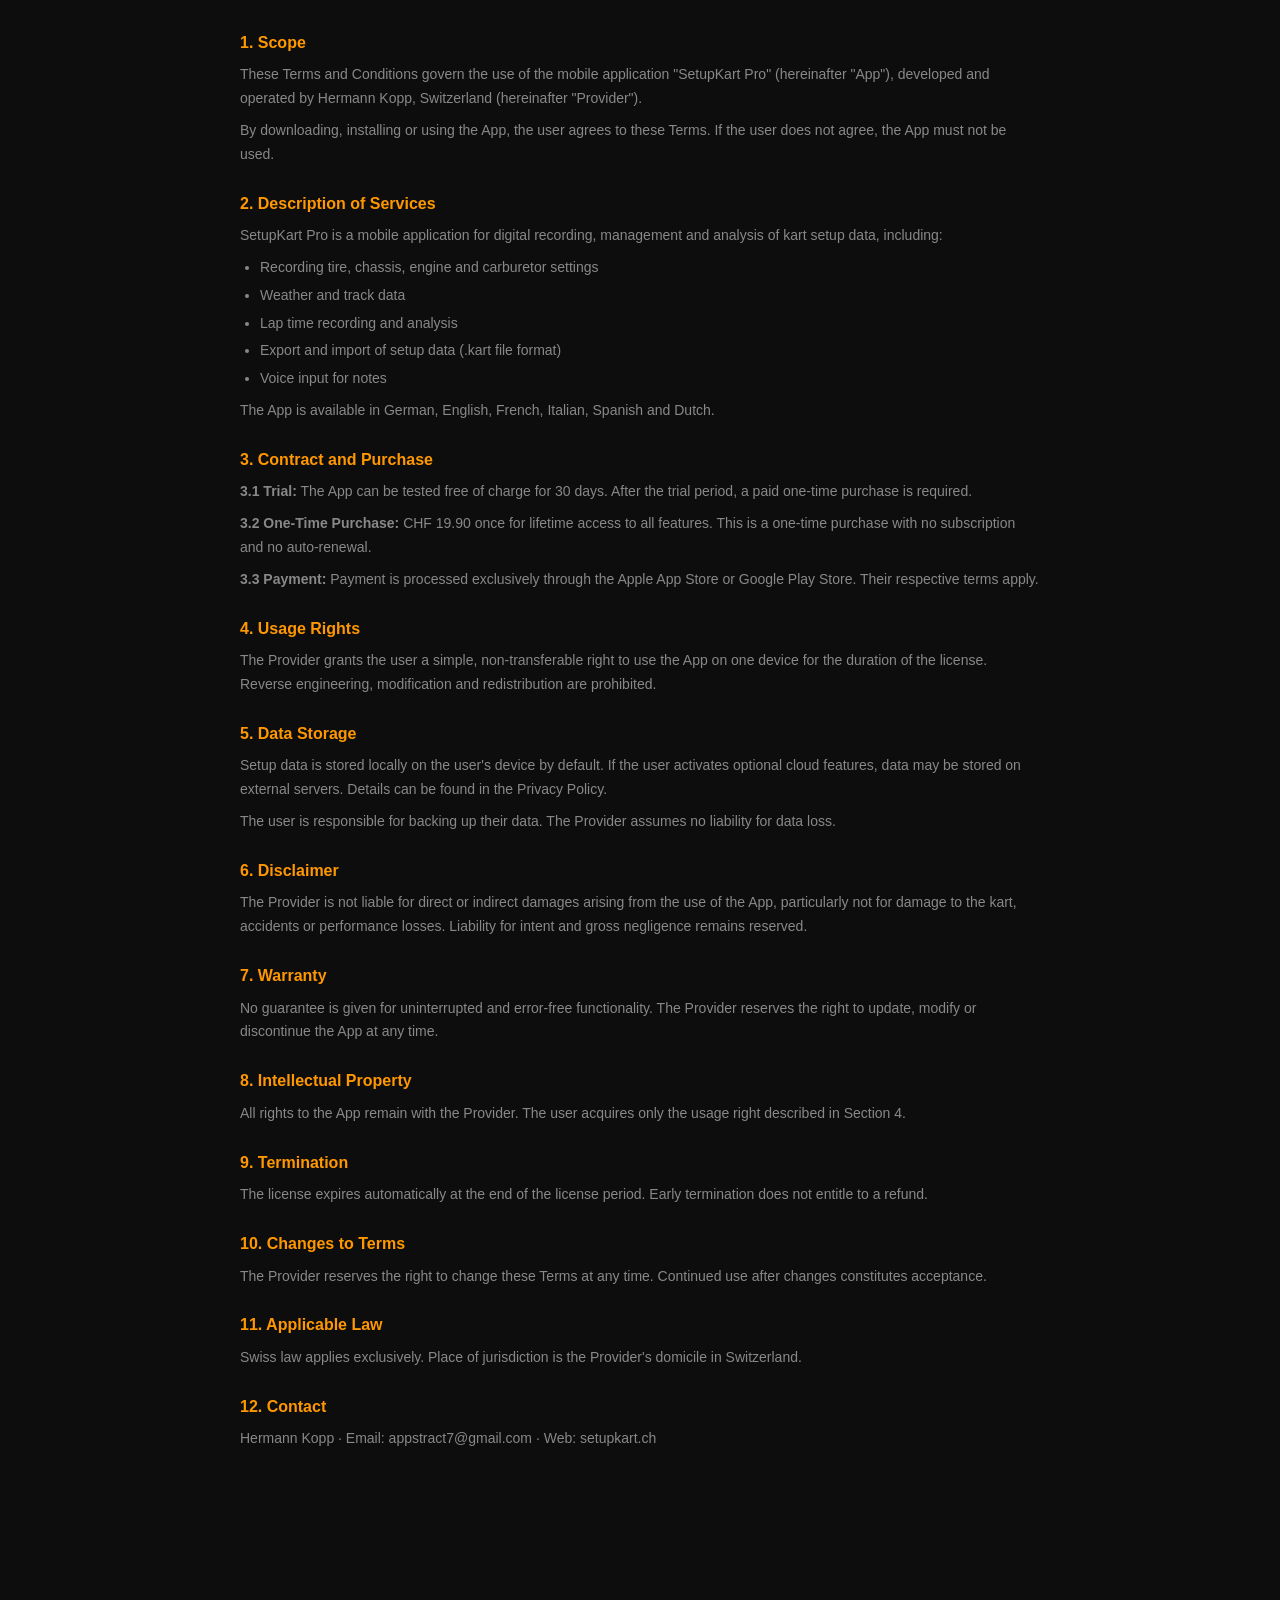
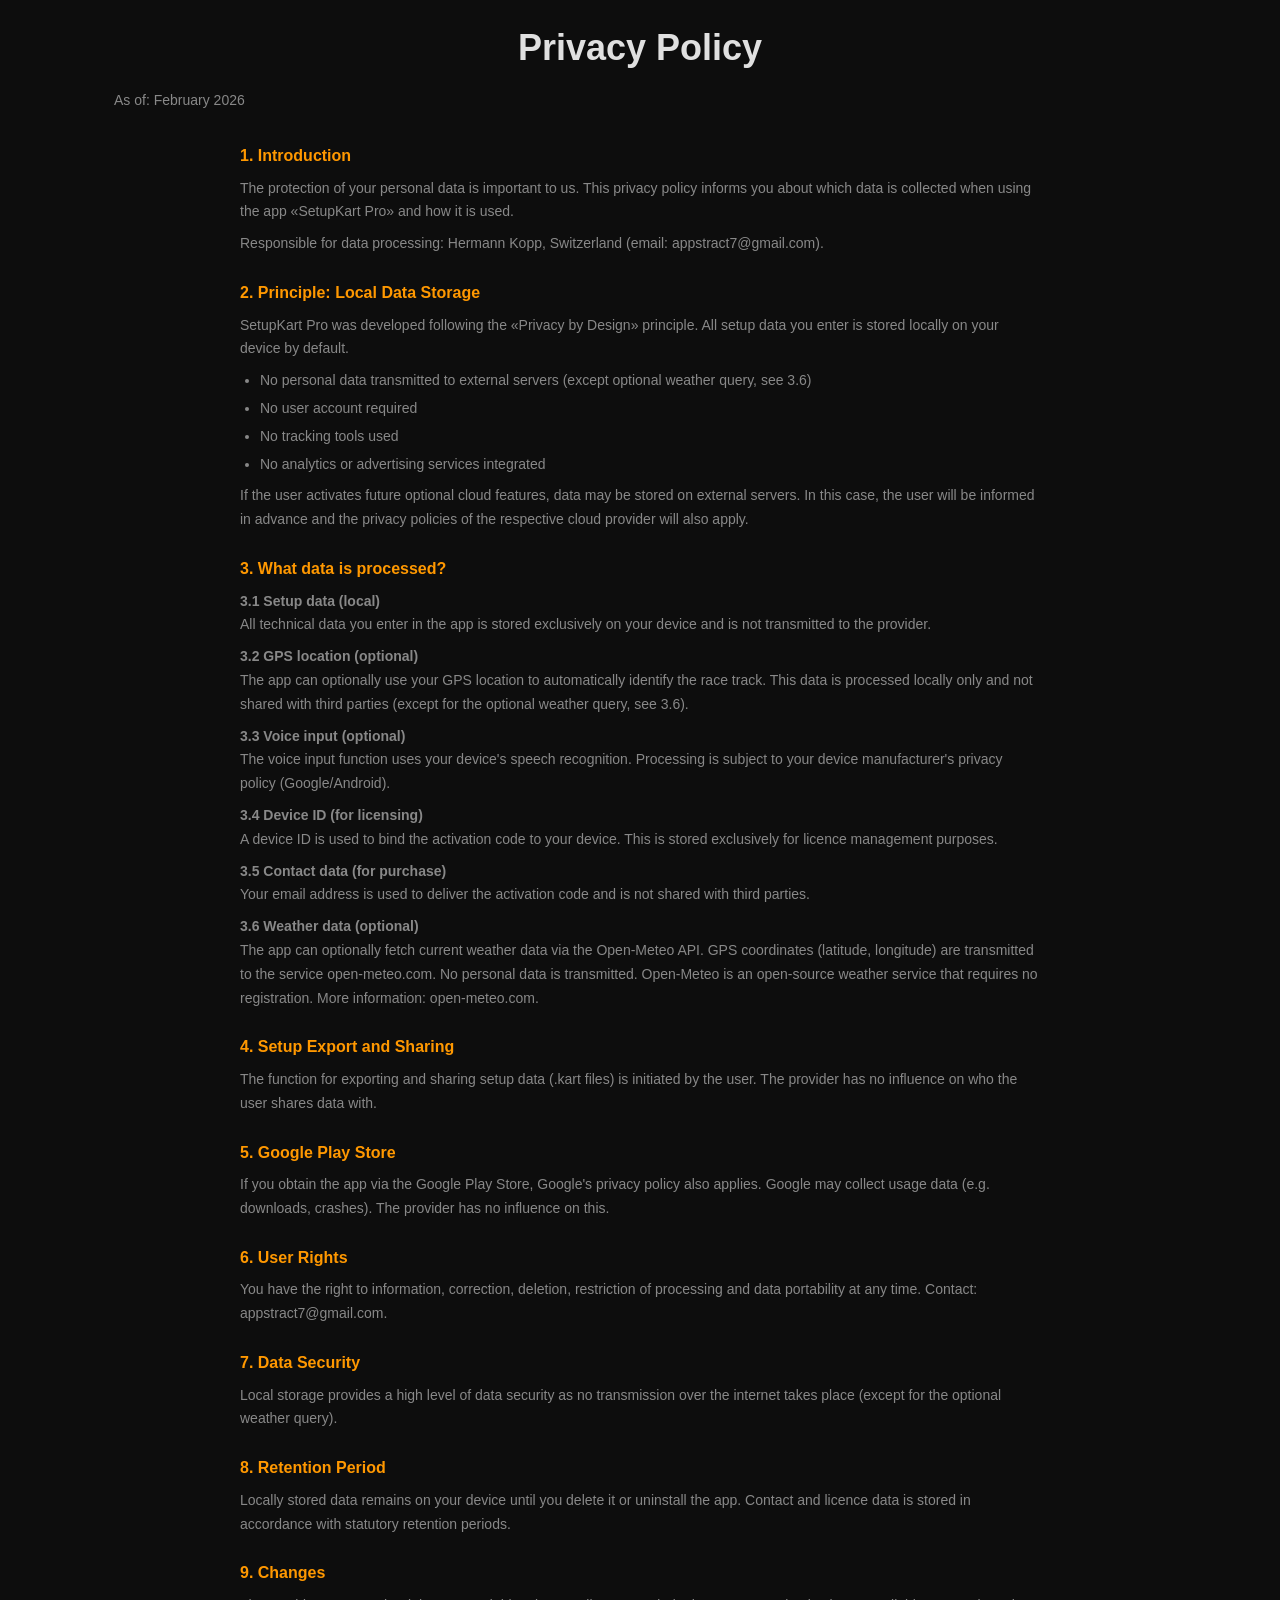
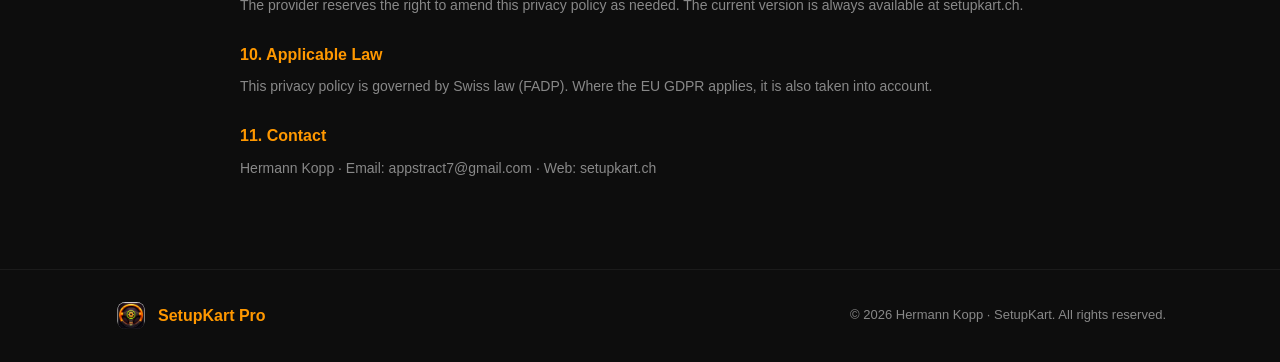
==== commit c83f5a43: "v2.1.9: Einmalkauf statt Abo, Hero-Slideshow, Whats-New aktualisiert (alle 6 Sprachen) Co-Authored-B" ====
--- a/en.html
+++ b/en.html
@@ -67,8 +67,11 @@
             <p class="hero-languages">&#128241; iOS &amp; Android</p>
         </div>
         <div class="hero-phone">
-            <div class="phone-frame">
-                <img src="screenshots/en/chassis.jpg" alt="SetupKart Pro main screen">
+            <div class="phone-frame hero-slideshow">
+                <img class="hero-slide" style="animation-delay:0s" src="screenshots/en/hero.jpg" alt="SetupKart Pro – overview">
+                <img class="hero-slide" style="animation-delay:4s" src="screenshots/en/chassis.jpg" alt="SetupKart Pro – entering chassis data">
+                <img class="hero-slide" style="animation-delay:8s" src="screenshots/en/motor.jpg" alt="SetupKart Pro – entering engine data">
+                <img class="hero-slide" style="animation-delay:12s" src="screenshots/en/notizen.jpg" alt="SetupKart Pro – notes">
             </div>
         </div>
     </div>
@@ -98,7 +101,7 @@
             <div class="feature-card">
                 <div class="feature-icon">&#9201;</div>
                 <h3>Lap Times</h3>
-                <p>Record best times, lap time analysis and laptimer CSV import. Track your progress throughout the season.</p>
+                <p>Record best times and lap time analysis. Track your progress throughout the season.</p>
             </div>
             <div class="feature-card">
                 <div class="feature-icon">&#128172;</div>
@@ -131,10 +134,38 @@
 <!-- ═══════════════════════════════════════ -->
 <section class="whats-new">
     <div class="container">
-        <h2 class="section-title">New in Version 2.1.6</h2>
+        <h2 class="section-title">New in Version 2.1.9</h2>
         <p class="section-subtitle">Latest improvements at a glance</p>
 
         <div class="whats-new-grid">
+            <div class="whats-new-item">
+                <div class="whats-new-icon">&#128176;</div>
+                <div>
+                    <h4>One-Time Purchase Instead of Subscription</h4>
+                    <p>CHF 19.90 once &ndash; lifetime unlock of all features, no subscription anymore.</p>
+                </div>
+            </div>
+            <div class="whats-new-item">
+                <div class="whats-new-icon">&#127777;</div>
+                <div>
+                    <h4>EGT Min/Max</h4>
+                    <p>Track and analyse minimum and maximum exhaust gas temperature.</p>
+                </div>
+            </div>
+            <div class="whats-new-item">
+                <div class="whats-new-icon">&#9889;</div>
+                <div>
+                    <h4>Quick Menu</h4>
+                    <p>The most important actions now just one tap away.</p>
+                </div>
+            </div>
+            <div class="whats-new-item">
+                <div class="whats-new-icon">&#128225;</div>
+                <div>
+                    <h4>GPS Track Detection &amp; Weather</h4>
+                    <p>Automatically detect the track and current weather conditions.</p>
+                </div>
+            </div>
             <div class="whats-new-item">
                 <div class="whats-new-icon">&#128296;</div>
                 <div>
@@ -147,34 +178,6 @@
                 <div>
                     <h4>Smart Setup</h4>
                     <p>Automatic best setup suggestion for track &amp; weather - based on your fastest lap times.</p>
-                </div>
-            </div>
-            <div class="whats-new-item">
-                <div class="whats-new-icon">&#128100;</div>
-                <div>
-                    <h4>Driver Profile</h4>
-                    <p>Chassis and category automatically loaded per driver - switch drivers instantly.</p>
-                </div>
-            </div>
-            <div class="whats-new-item">
-                <div class="whats-new-icon">&#9881;</div>
-                <div>
-                    <h4>Graphical Caster Picker</h4>
-                    <p>Select caster angle visually with a side view &ndash; just tap the desired point.</p>
-                </div>
-            </div>
-            <div class="whats-new-item">
-                <div class="whats-new-icon">&#128269;</div>
-                <div>
-                    <h4>Improved Setup Search</h4>
-                    <p>Find saved setups across all tracks instantly.</p>
-                </div>
-            </div>
-            <div class="whats-new-item">
-                <div class="whats-new-icon">&#11088;</div>
-                <div>
-                    <h4>In-App Rating</h4>
-                    <p>Rate the app directly after 14 days of use &ndash; quick and easy.</p>
                 </div>
             </div>
         </div>
@@ -280,32 +283,18 @@
                 <a href="https://apps.apple.com/app/setupkart-pro/id6761076873" class="btn btn-outline" target="_blank">App Store</a>
                 <a href="https://play.google.com/store/apps/details?id=com.kartsetup.pro" class="btn btn-outline" target="_blank" style="margin-top:8px;">Google Play</a>
             </div>
-            <div class="price-card">
-                <h3>Monthly</h3>
-                <div class="price">CHF 4.99</div>
-                <p class="price-period">per month</p>
-                <ul>
-                    <li>All features unlimited</li>
-                    <li>All engines &amp; categories</li>
-                    <li>Setup export &amp; import</li>
-                    <li>All updates included</li>
-                    <li>Cancel anytime</li>
-                </ul>
-                <a href="https://apps.apple.com/app/setupkart-pro/id6761076873" class="btn btn-outline" target="_blank">App Store</a>
-                <a href="https://play.google.com/store/apps/details?id=com.kartsetup.pro" class="btn btn-outline" target="_blank" style="margin-top:8px;">Google Play</a>
-            </div>
             <div class="price-card featured">
-                <div class="price-badge">Recommended</div>
-                <h3>Annual</h3>
-                <div class="price">CHF 24.99</div>
-                <p class="price-period">per year</p>
+                <div class="price-badge">One-time purchase</div>
+                <h3>SetupKart Pro</h3>
+                <div class="price">CHF 19.90</div>
+                <p class="price-period">one-time &middot; lifetime</p>
                 <ul>
                     <li>All features unlimited</li>
                     <li>All engines &amp; categories</li>
                     <li>Setup export &amp; import</li>
                     <li>All updates included</li>
                     <li>6 languages</li>
-                    <li>&#10003; Save over 50% vs monthly</li>
+                    <li>&#10003; No subscription, no auto-renewal</li>
                 </ul>
                 <a href="https://apps.apple.com/app/setupkart-pro/id6761076873" class="btn btn-primary" target="_blank">App Store</a>
                 <a href="https://play.google.com/store/apps/details?id=com.kartsetup.pro" class="btn btn-primary" target="_blank" style="margin-top:8px;">Google Play</a>
@@ -332,7 +321,7 @@
         <div class="steps">
             <div class="step"><div class="step-number">1</div><h3>Download the app</h3><p>Get it free from the App Store (iOS) or Google Play (Android).</p></div>
             <div class="step"><div class="step-number">2</div><h3>Test for 30 days</h3><p>Try all features for free with no obligation.</p></div>
-            <div class="step"><div class="step-number">3</div><h3>Subscribe</h3><p>Monthly (CHF 4.99) or annual (CHF 24.99) – purchased securely in-app via App Store or Google Play.</p></div>
+            <div class="step"><div class="step-number">3</div><h3>Unlock once</h3><p>CHF 19.90 one-time purchase in-app – secure via App Store or Google Play. No subscription, lifetime access.</p></div>
             <div class="step"><div class="step-number">4</div><h3>Hit the track!</h3><p>Record your setup, optimise and beat your best times.</p></div>
         </div>
     </div>
@@ -373,11 +362,10 @@
                 <li>Voice input for notes</li>
             </ul>
             <p>The App is available in German, English, French, Italian, Spanish and Dutch.</p>
-            <h3>3. Contract and Subscriptions</h3>
-            <p><strong>3.1 Trial:</strong> The App can be tested free of charge for 30 days. After the trial period, a paid subscription is required.</p>
-            <p><strong>3.2 Monthly Subscription:</strong> CHF 4.99 per month. Renews automatically each month unless cancelled at least 24 hours before the end of the current period.</p>
-            <p><strong>3.3 Annual Subscription:</strong> CHF 24.99 per year. Renews automatically each year unless cancelled at least 24 hours before the end of the current period.</p>
-            <p><strong>3.4 Payment:</strong> Payment is processed exclusively through the Apple App Store or Google Play Store. Their respective terms apply. Subscriptions can be managed and cancelled in the store settings.</p>
+            <h3>3. Contract and Purchase</h3>
+            <p><strong>3.1 Trial:</strong> The App can be tested free of charge for 30 days. After the trial period, a paid one-time purchase is required.</p>
+            <p><strong>3.2 One-Time Purchase:</strong> CHF 19.90 once for lifetime access to all features. This is a one-time purchase with no subscription and no auto-renewal.</p>
+            <p><strong>3.3 Payment:</strong> Payment is processed exclusively through the Apple App Store or Google Play Store. Their respective terms apply.</p>
             <h3>4. Usage Rights</h3>
             <p>The Provider grants the user a simple, non-transferable right to use the App on one device for the duration of the license. Reverse engineering, modification and redistribution are prohibited.</p>
             <h3>5. Data Storage</h3>
--- a/style.css
+++ b/style.css
@@ -302,6 +302,44 @@
     border-radius: 28px;
 }
 
+/* --- Hero Slideshow (phone frame stays fixed, screens crossfade/pan) --- */
+.hero-slideshow {
+    position: relative;
+    aspect-ratio: 1280 / 2482;
+}
+
+.hero-slideshow img.hero-slide {
+    position: absolute;
+    inset: 0;
+    display: block;
+    width: 100%;
+    height: 100%;
+    object-fit: cover;
+    object-position: top center;
+    opacity: 0;
+    animation: heroSlideCycle 16s infinite;
+    animation-fill-mode: backwards;
+}
+
+@keyframes heroSlideCycle {
+    0%   { opacity: 0; transform: scale(1.05) translateY(0%); }
+    2%   { opacity: 1; }
+    22%  { opacity: 1; transform: scale(1.05) translateY(-6%); }
+    27%  { opacity: 0; transform: scale(1.05) translateY(-6%); }
+    100% { opacity: 0; }
+}
+
+@media (prefers-reduced-motion: reduce) {
+    .hero-slideshow img.hero-slide {
+        animation: none;
+        opacity: 0;
+        transform: none;
+    }
+    .hero-slideshow img.hero-slide:first-child {
+        opacity: 1;
+    }
+}
+
 /* --- Sections --- */
 .section-title {
     text-align: center;
